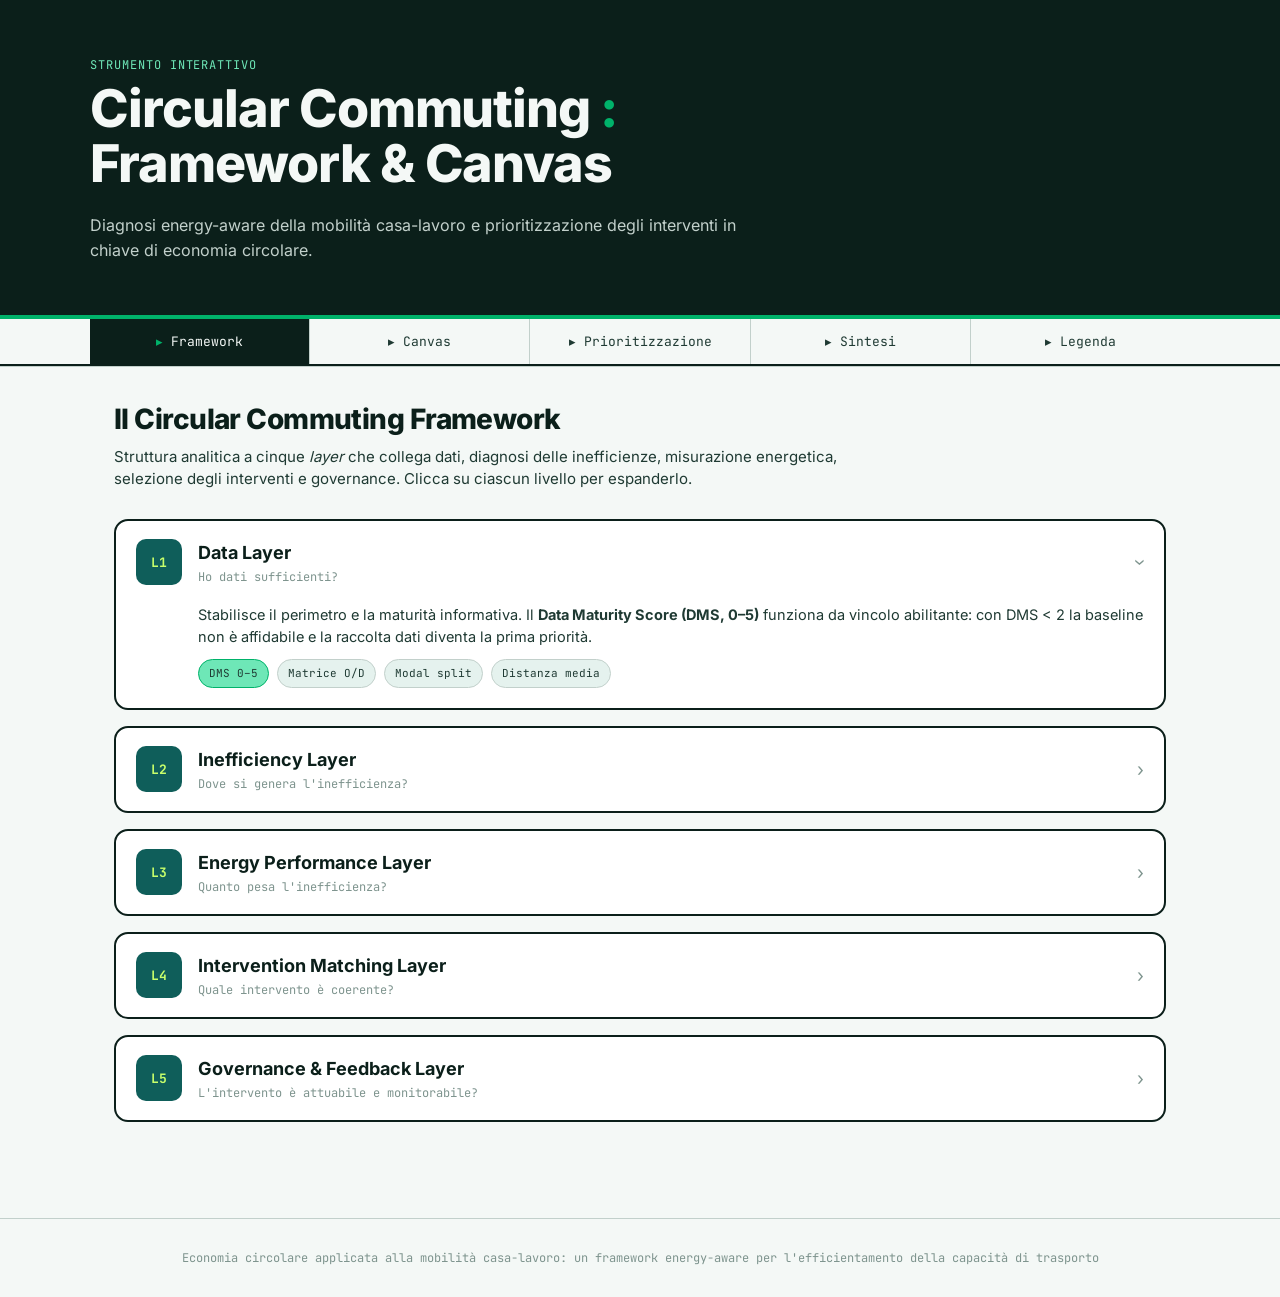
==== index.html @ 521017f7 "Add files via upload" ====
<!DOCTYPE html>
<html lang="it">
<head>
<meta charset="UTF-8">
<meta name="viewport" content="width=device-width, initial-scale=1.0">
<title>Circular Commuting Framework & Canvas — Strumento interattivo</title>
<style>
@font-face{font-family:'Inter';font-style:normal;font-weight:400;font-display:swap;src:url([data-uri]) format('woff2')}
@font-face{font-family:'Inter';font-style:normal;font-weight:500;font-display:swap;src:url([data-uri]) format('woff2')}
@font-face{font-family:'Inter';font-style:normal;font-weight:700;font-display:swap;src:url([data-uri]) format('woff2')}
@font-face{font-family:'Inter';font-style:normal;font-weight:800;font-display:swap;src:url([data-uri]) format('woff2')}
@font-face{font-family:'JetBrains Mono';font-style:normal;font-weight:400;font-display:swap;src:url([data-uri]) format('woff2')}
@font-face{font-family:'JetBrains Mono';font-style:normal;font-weight:700;font-display:swap;src:url([data-uri]) format('woff2')}
:root{
  --paper:#F4F8F6;--paper-deep:#E6EDEA;--ink:#0B1F1A;--ink-soft:#1F3A33;
  --stone:#7E948E;--stone-light:#C2D0CB;--signal:#00B26A;--signal-deep:#0E8C57;
  --mint:#6EE7B7;--forest:#0F5E5A;--forest-deep:#073B38;--forest-soft:#1A7B76;
  --lime:#C8FF6B;--sky:#2E8BFF;--sky-deep:#1A5FCF;--sky-soft:#BBE0FF;--ice:#E5F2EE;--coral:#FF7A59;
  --font:'Inter','Helvetica Neue',Arial,sans-serif;
  --mono:'JetBrains Mono',ui-monospace,'SF Mono',Menlo,monospace;
}
*{box-sizing:border-box;margin:0;padding:0}
body{font-family:var(--font);background:var(--paper);color:var(--ink);line-height:1.5;-webkit-font-smoothing:antialiased}
.mono{font-family:var(--mono)}
.eyebrow{font-family:var(--mono);font-size:12px;letter-spacing:.08em;text-transform:uppercase;color:var(--stone)}

header{background:var(--ink);color:var(--paper);padding:56px 24px 52px;border-bottom:4px solid var(--signal)}
.wrap{max-width:1100px;margin:0 auto}
header h1{font-size:clamp(30px,5vw,52px);font-weight:800;letter-spacing:-.02em;line-height:1.05;margin-top:8px}
header h1 .c{color:var(--signal)}
header .sub{color:var(--stone-light);margin-top:22px;font-size:16px;max-width:680px;line-height:1.55}
header .author{margin-top:26px;font-family:var(--mono);font-size:12px;color:var(--mint)}

nav{position:sticky;top:0;z-index:50;background:var(--paper);border-bottom:2px solid var(--ink);box-shadow:0 1px 0 var(--stone-light)}
.tabs{max-width:1100px;margin:0 auto;display:flex;gap:0;flex-wrap:wrap}
.tab{flex:1;min-width:110px;padding:14px 10px;background:none;border:none;border-right:1px solid var(--stone-light);
  font-family:var(--mono);font-size:13px;cursor:pointer;color:var(--ink-soft);font-weight:500;transition:.15s;text-align:center}
.tab:last-child{border-right:none}
.tab:hover{background:var(--ice)}
.tab.active{background:var(--ink);color:var(--paper)}
.tab.active .dot{color:var(--signal)}

main{max-width:1100px;margin:0 auto;padding:32px 24px 80px}
.view{display:none}.view.active{display:block}
h2.sec{font-size:28px;font-weight:800;letter-spacing:-.02em;margin-bottom:6px}
.lead{color:var(--ink-soft);max-width:760px;margin-bottom:28px;font-size:15px}

.layer{border:2px solid var(--ink);border-radius:14px;margin-bottom:16px;overflow:hidden;background:#fff}
.layer-head{padding:18px 20px;cursor:pointer;display:flex;align-items:center;gap:16px;transition:.15s}
.layer-head:hover{background:var(--ice)}
.layer-num{font-family:var(--mono);font-size:13px;font-weight:700;background:var(--forest);color:var(--lime);
  width:46px;height:46px;border-radius:10px;display:flex;align-items:center;justify-content:center;flex-shrink:0}
.layer-titles{flex:1}.layer-titles .t{font-size:18px;font-weight:700}
.layer-titles .q{font-family:var(--mono);font-size:12px;color:var(--stone);margin-top:2px}
.chev{font-size:18px;color:var(--stone);transition:.2s}
.layer.open .chev{transform:rotate(90deg)}
.layer-body{display:none;padding:0 20px 20px 82px;font-size:14.5px;color:var(--ink-soft)}
.layer.open .layer-body{display:block}.layer-body p{margin-bottom:10px}
.layer-body .meta{display:flex;gap:8px;flex-wrap:wrap;margin-top:12px}
.pill{font-family:var(--mono);font-size:11px;padding:5px 10px;border-radius:999px;background:var(--ice);
  border:1px solid var(--stone-light);color:var(--ink-soft)}
.pill.sky{background:var(--sky-soft);border-color:var(--sky)}
.pill.sig{background:var(--mint);border-color:var(--signal)}

.block{border:2px solid var(--ink);border-radius:14px;margin-bottom:20px;background:#fff;overflow:hidden}
.block-head{background:var(--forest-deep);color:var(--paper);padding:14px 20px;display:flex;align-items:center;gap:14px}
.block-head .bn{font-family:var(--mono);font-weight:700;background:var(--signal);color:var(--ink);
  width:34px;height:34px;border-radius:8px;display:flex;align-items:center;justify-content:center;font-size:15px;flex-shrink:0}
.block-head .bt{font-weight:700;font-size:16px;flex:1}
.block-head .bcode{font-family:var(--mono);font-size:12px;color:var(--lime)}
.block-body{padding:20px}
.field{margin-bottom:14px}
.field label{display:block;font-size:13.5px;font-weight:500;margin-bottom:5px;color:var(--ink-soft)}
.field .hint{font-family:var(--mono);font-size:11px;color:var(--stone);font-weight:400}
.field input[type=text],.field input[type=number],.field select,.field textarea{
  width:100%;padding:9px 11px;border:1.5px solid var(--stone-light);border-radius:8px;font-family:var(--font);
  font-size:14px;background:var(--paper);color:var(--ink);transition:.15s}
.field input:focus,.field select:focus,.field textarea:focus{outline:none;border-color:var(--signal);background:#fff}
.grid2{display:grid;grid-template-columns:1fr 1fr;gap:14px}
.grid3{display:grid;grid-template-columns:1fr 1fr 1fr;gap:14px}
@media(max-width:640px){.grid2,.grid3{grid-template-columns:1fr}}

.scorerow{display:grid;grid-template-columns:1fr;gap:6px;padding:11px 0;border-bottom:1px solid var(--ice)}
.scorerow:last-child{border-bottom:none}
.scorerow .lbl{font-size:13.5px;font-weight:500}
.scorerow select{padding:8px 10px;border:1.5px solid var(--stone-light);border-radius:7px;font-family:var(--font);font-size:13.5px;background:var(--paper);width:100%}

.scoreout{margin-top:16px;padding:16px 18px;border-radius:12px;background:var(--ink);color:var(--paper);
  display:flex;align-items:center;gap:18px;flex-wrap:wrap}
.scoreout .val{font-family:var(--mono);font-size:34px;font-weight:800;line-height:1}
.scoreout .val .u{font-size:15px;color:var(--stone-light)}
.scoreout .band{flex:1;min-width:180px}
.scoreout .band .name{font-weight:700;font-size:15px}
.scoreout .band .name.crit{color:var(--coral)}
.scoreout .band .name.good{color:var(--mint)}
.scoreout .band .name.mid{color:var(--lime)}
.scoreout .band .reco{font-size:12.5px;color:var(--stone-light);margin-top:3px;font-family:var(--mono)}
.scoreout .bar{flex-basis:100%;height:8px;border-radius:4px;background:rgba(255,255,255,.15);overflow:hidden;margin-top:4px}
.scoreout .bar i{display:block;height:100%;background:var(--signal);transition:width .3s}
.note{font-size:12.5px;color:var(--stone);font-style:italic;margin-top:12px;line-height:1.45}
.warn{background:#FFF3EE;border:1.5px solid var(--coral);color:#8A3318;padding:10px 13px;border-radius:9px;
  font-size:13px;margin-top:12px;display:none}
.warn.show{display:block}
.formula{font-family:var(--mono);font-size:12.5px;background:var(--ice);border-left:3px solid var(--signal);
  padding:9px 13px;border-radius:0 8px 8px 0;margin:10px 0;color:var(--ink-soft)}

/* CALCOLATORE BASELINE */
.modalrow{display:grid;grid-template-columns:1.4fr 90px 110px;gap:10px;align-items:center;padding:8px 0;border-bottom:1px solid var(--ice)}
.modalrow .mname{font-size:13px}
.modalrow .mfact{font-family:var(--mono);font-size:11px;color:var(--stone);text-align:right}
.modalrow input{padding:7px;border:1.5px solid var(--stone-light);border-radius:7px;font-family:var(--mono);text-align:center;width:100%}
@media(max-width:640px){.modalrow{grid-template-columns:1fr 70px 80px}}
.kpibox{display:grid;grid-template-columns:repeat(auto-fit,minmax(130px,1fr));gap:12px;margin-top:16px}
.kpitile{border-radius:10px;padding:14px;text-align:center;background:var(--forest-deep);color:var(--paper)}
.kpitile .k{font-family:var(--mono);font-size:11px;color:var(--mint);text-transform:uppercase}
.kpitile .v{font-family:var(--mono);font-size:24px;font-weight:800;margin-top:4px}
.kpitile .u{font-size:11px;color:var(--stone-light)}

.diag-row{border:1.5px solid var(--stone-light);border-radius:11px;padding:13px 15px;margin-bottom:11px;background:#fff}
.diag-head{display:flex;align-items:center;gap:10px;margin-bottom:6px}
.diag-code{font-family:var(--mono);font-weight:700;font-size:13px;color:var(--forest);flex-shrink:0}
.diag-name{font-weight:600;font-size:14px;flex:1}
.diag-badge{font-family:var(--mono);font-size:12px;font-weight:700;padding:3px 10px;border-radius:999px}
.diag-badge.b1{background:#EAF7F0;color:var(--signal-deep)}
.diag-badge.b2{background:#D8F0E4;color:var(--signal-deep)}
.diag-badge.b3{background:#FFF3CC;color:#8a6d00}
.diag-badge.b4{background:#FFE0D5;color:#8A3318}
.diag-badge.b5{background:#FFCFC2;color:#8A3318}
.diag-badge.na{background:var(--paper-deep);color:var(--stone)}
.diag-why{font-size:12.5px;color:var(--ink-soft);line-height:1.45}
.diag-why .src{font-family:var(--mono);font-size:11px;color:var(--stone)}
.diag-override{margin-top:9px;display:flex;align-items:center;gap:8px;flex-wrap:wrap;font-size:12px;color:var(--stone)}
.diag-override select{padding:5px 8px;border:1.5px solid var(--stone-light);border-radius:6px;font-family:var(--font);font-size:12px;background:var(--paper)}
.diag-override input{flex:1;min-width:140px;padding:5px 8px;border:1.5px solid var(--stone-light);border-radius:6px;font-family:var(--font);font-size:12px}
.diag-row.edited{border-color:var(--sky)}
.diag-row.edited .diag-code::after{content:" ✎ corretto";font-size:10px;color:var(--sky-deep)}
.diag-recall{border:2px solid var(--forest);border-radius:14px;background:var(--ice);padding:18px 20px;margin-bottom:24px}
.diag-recall h3{font-size:15px;font-weight:700;color:var(--forest-deep);margin-bottom:4px}
.diag-recall .sub{font-size:12.5px;color:var(--ink-soft);margin-bottom:14px}
.dr-list{display:flex;flex-direction:column;gap:9px}
.dr-item{display:flex;align-items:flex-start;gap:11px;background:#fff;border:1.5px solid var(--stone-light);border-radius:10px;padding:11px 13px}
.dr-badge{font-family:var(--mono);font-size:11px;font-weight:700;padding:3px 9px;border-radius:999px;white-space:nowrap;flex-shrink:0;margin-top:1px}
.dr-badge.b4{background:#FFE0D5;color:#8A3318}.dr-badge.b5{background:#FFCFC2;color:#8A3318}
.dr-badge.b3{background:#FFF3CC;color:#8a6d00}
.dr-body{flex:1;min-width:0}
.dr-body .dn{font-weight:600;font-size:13.5px}
.dr-body .di{font-size:12.5px;color:var(--ink-soft);margin-top:2px}
.dr-add{background:var(--forest);color:var(--lime);border:none;padding:7px 13px;border-radius:8px;font-family:var(--mono);font-size:11.5px;font-weight:600;cursor:pointer;white-space:nowrap;flex-shrink:0;align-self:center;transition:.15s}
.dr-add:hover{background:var(--forest-deep)}
.dr-add.done{background:var(--signal);color:var(--ink);pointer-events:none}
.dr-empty{font-size:13px;color:var(--ink-soft);font-style:italic}
.dr-allbtn{margin-top:14px;background:var(--signal);color:var(--ink);border:none;padding:10px 16px;border-radius:9px;font-family:var(--mono);font-size:12.5px;font-weight:700;cursor:pointer}
.dr-allbtn:hover{background:var(--signal-deep);color:#fff}
.ipi-explain{display:grid;grid-template-columns:1fr 1fr;gap:12px;margin-bottom:24px}
@media(max-width:640px){.ipi-explain{grid-template-columns:1fr}}
.ie-item{display:flex;gap:12px;align-items:flex-start;border:1.5px solid var(--stone-light);border-radius:12px;padding:14px;background:#fff;font-size:13px;color:var(--ink-soft);line-height:1.45}
.ie-ico{flex-shrink:0;width:28px;height:28px;border-radius:8px;color:#fff;font-family:var(--mono);font-weight:800;font-size:18px;display:flex;align-items:center;justify-content:center}

.intv{border:2px solid var(--ink);border-radius:14px;padding:0;margin-bottom:20px;background:#fff;overflow:hidden}
.intv .ihead{display:flex;gap:10px;align-items:center;padding:14px 16px;background:var(--ice)}
.intv .ihead select{flex:1;padding:10px 12px;border:1.5px solid var(--ink);border-radius:8px;font-family:var(--font);font-size:14px;font-weight:600;background:#fff}
.intv .ihead .rm{background:none;border:none;color:var(--coral);cursor:pointer;font-size:24px;font-weight:700;padding:0 6px;line-height:1}
.intv .imeta{font-family:var(--mono);font-size:11px;color:var(--stone);padding:8px 16px 0}
.intv .qbody{padding:8px 16px 16px}
.qcard{padding:14px 0;border-bottom:1px solid var(--ice)}
.qcard:last-child{border-bottom:none}
.qcard .q-num{font-family:var(--mono);font-size:11px;color:var(--signal-deep);font-weight:700}
.qcard .q-txt{font-size:14.5px;font-weight:600;margin:2px 0 4px}
.qcard .q-sub{font-size:12px;color:var(--stone);margin-bottom:9px}
.qcard select{width:100%;padding:10px 12px;border:1.5px solid var(--stone-light);border-radius:8px;font-family:var(--font);font-size:13.5px;background:var(--paper)}
.qcard select:focus{outline:none;border-color:var(--signal);background:#fff}
.qcard.denom .q-num{color:var(--coral)}
.tagdir{font-family:var(--mono);font-size:10px;padding:2px 7px;border-radius:999px;margin-left:6px;vertical-align:middle}
.tagdir.up{background:var(--mint);color:var(--ink)}
.tagdir.down{background:#FFE0D5;color:#8A3318}
.ipiout{display:flex;align-items:center;gap:14px;margin:14px 16px 16px;padding:14px 16px;border-radius:10px;background:var(--ink);color:var(--paper);flex-wrap:wrap}
.ipiout .num{font-family:var(--mono);font-size:28px;font-weight:800}
.ipiout .verdict{flex:1;min-width:160px;font-size:13px;color:var(--stone-light)}
.ipiout .verdict b{color:var(--paper)}
.prio{font-family:var(--mono);font-weight:700;font-size:13px;padding:6px 13px;border-radius:999px}
.prio.A{background:var(--signal);color:var(--ink)}
.prio.B{background:var(--lime);color:var(--ink)}
.prio.C{background:var(--stone-light);color:var(--ink-soft)}
.addbtn{background:var(--sky);color:#fff;border:none;padding:11px 18px;border-radius:9px;font-family:var(--mono);
  font-size:13px;font-weight:600;cursor:pointer;transition:.15s}
.addbtn:hover{background:var(--sky-deep)}

.sumcard{border:2px solid var(--ink);border-radius:14px;padding:22px;background:#fff;margin-bottom:18px}
.sumgrid{display:grid;grid-template-columns:repeat(auto-fit,minmax(140px,1fr));gap:12px;margin-top:14px}
.sumtile{border:1.5px solid var(--stone-light);border-radius:10px;padding:13px;text-align:center;background:var(--paper)}
.sumtile .lab{font-family:var(--mono);font-size:11px;color:var(--stone);text-transform:uppercase;letter-spacing:.05em}
.sumtile .v{font-family:var(--mono);font-size:26px;font-weight:800;margin-top:4px}
.sumtile .b{font-size:11.5px;margin-top:2px;font-weight:600}
.actions{display:flex;gap:12px;flex-wrap:wrap;margin-top:8px}
.btn{padding:11px 20px;border-radius:9px;font-family:var(--mono);font-size:13px;font-weight:600;cursor:pointer;border:2px solid var(--ink);transition:.15s}
.btn.primary{background:var(--ink);color:var(--paper)}.btn.primary:hover{background:var(--forest)}
.btn.ghost{background:none;color:var(--ink)}.btn.ghost:hover{background:var(--ice)}
.empty{color:var(--stone);font-size:14px;font-style:italic}

/* LEGENDA */
.legtable{width:100%;border-collapse:collapse;margin-bottom:24px;font-size:13.5px}
.legtable th{text-align:left;padding:10px 12px;background:var(--forest-deep);color:var(--paper);font-family:var(--mono);font-size:12px;font-weight:600}
.legtable th:first-child{border-radius:8px 0 0 0}.legtable th:last-child{border-radius:0 8px 0 0}
.legtable td{padding:10px 12px;border-bottom:1px solid var(--ice);vertical-align:top}
.legtable tr:last-child td{border-bottom:none}
.legtable .code{font-family:var(--mono);font-weight:700;color:var(--forest);white-space:nowrap}
.legtable .scale{font-family:var(--mono);font-size:12px;color:var(--stone);white-space:nowrap}
.legcard{border:2px solid var(--ink);border-radius:14px;overflow:hidden;margin-bottom:24px;background:#fff}
.legcard h3{background:var(--ink);color:var(--paper);padding:13px 18px;font-size:15px;font-weight:700}
.legcard .lc-body{padding:4px 18px 8px}
.bandlegend{display:flex;flex-wrap:wrap;gap:8px;margin:14px 0}
.bandchip{font-family:var(--mono);font-size:12px;padding:6px 12px;border-radius:8px;border:1.5px solid var(--stone-light)}
.bandchip.b1{background:#EAF7F0}.bandchip.b2{background:#D8F0E4}.bandchip.b3{background:#FFF3CC}
.bandchip.b4{background:#FFE0D5}.bandchip.b5{background:#FFCFC2}

footer{text-align:center;padding:30px;color:var(--stone);font-family:var(--mono);font-size:12px;border-top:1px solid var(--stone-light)}
@media print{nav{position:static}.tab{display:none}.view{display:block!important}.layer-body{display:block!important}}
</style>
</head>
<body>

<header>
  <div class="wrap">
    <div class="eyebrow" style="color:var(--mint)">strumento interattivo</div>
    <h1>Circular Commuting <span class="c">:</span><br>Framework &amp; Canvas</h1>
    <p class="sub">Diagnosi energy-aware della mobilità casa-lavoro e prioritizzazione degli interventi in chiave di economia circolare.</p>
  </div>
</header>

<nav>
  <div class="tabs">
    <button class="tab active" data-view="ccf"><span class="dot">▸</span> Framework</button>
    <button class="tab" data-view="canvas"><span class="dot">▸</span> Canvas</button>
    <button class="tab" data-view="ipi"><span class="dot">▸</span> Prioritizzazione</button>
    <button class="tab" data-view="sum"><span class="dot">▸</span> Sintesi</button>
    <button class="tab" data-view="leg"><span class="dot">▸</span> Legenda</button>
  </div>
</nav>

<main>

<!-- VIEW 1: FRAMEWORK -->
<section class="view active" id="view-ccf">
  <h2 class="sec">Il Circular Commuting Framework</h2>
  <p class="lead">Struttura analitica a cinque <em>layer</em> che collega dati, diagnosi delle inefficienze, misurazione energetica, selezione degli interventi e governance. Clicca su ciascun livello per espanderlo.</p>
  <div class="layer" id="L1"><div class="layer-head"><div class="layer-num">L1</div><div class="layer-titles"><div class="t">Data Layer</div><div class="q">Ho dati sufficienti?</div></div><div class="chev">›</div></div>
    <div class="layer-body"><p>Stabilisce il perimetro e la maturità informativa. Il <strong>Data Maturity Score (DMS, 0–5)</strong> funziona da vincolo abilitante: con DMS &lt; 2 la baseline non è affidabile e la raccolta dati diventa la prima priorità.</p>
    <div class="meta"><span class="pill sig">DMS 0–5</span><span class="pill">Matrice O/D</span><span class="pill">Modal split</span><span class="pill">Distanza media</span></div></div></div>
  <div class="layer" id="L2"><div class="layer-head"><div class="layer-num">L2</div><div class="layer-titles"><div class="t">Inefficiency Layer</div><div class="q">Dove si genera l'inefficienza?</div></div><div class="chev">›</div></div>
    <div class="layer-body"><p>Applica la tassonomia delle cinque inefficienze circolari: <strong>I1</strong> capacità sottoutilizzata, <strong>I2</strong> duplicazione modale, <strong>I3</strong> mismatch temporale, <strong>I4</strong> frizione di ultimo miglio, <strong>I5</strong> domanda evitabile. Gli score MNS, ACC e CDR qualificano le condizioni che le generano.</p>
    <div class="meta"><span class="pill">I1–I5</span><span class="pill sky">MNS</span><span class="pill sky">ACC</span><span class="pill sky">CDR</span></div></div></div>
  <div class="layer" id="L3"><div class="layer-head"><div class="layer-num">L3</div><div class="layer-titles"><div class="t">Energy Performance Layer</div><div class="q">Quanto pesa l'inefficienza?</div></div><div class="chev">›</div></div>
    <div class="layer-body"><p>Quantifica le performance energetico-emissive <em>well-to-wheel</em>. KPI centrale: <strong>intensità energetica (kWh/pax-km)</strong>, affiancata da <strong>intensità emissiva (gCO₂e/pax-km)</strong> — aggancio allo Scope 3 cat. 7 — e dal <strong>load factor</strong>. I valori sono stimati dal Canvas a partire dai fattori per modalità (Tab. 2.1).</p>
    <div class="meta"><span class="pill sig">kWh/pax-km</span><span class="pill">gCO₂e/pax-km</span><span class="pill">tCO₂e annue</span><span class="pill">Load factor</span></div></div></div>
  <div class="layer" id="L4"><div class="layer-head"><div class="layer-num">L4</div><div class="layer-titles"><div class="t">Intervention Matching Layer</div><div class="q">Quale intervento è coerente?</div></div><div class="chev">›</div></div>
    <div class="layer-body"><p>Collega ogni inefficienza prevalente agli interventi coerenti tramite la matrice inefficienza/intervento (Tab. 5.5). Vincolo centrale: nessun intervento è proposto se non è collegato a un'inefficienza diagnosticata.</p>
    <div class="meta"><span class="pill">I1 → load factor / carpooling</span><span class="pill">I2 → servizi condivisi / coalizione</span><span class="pill">I3 → microtransit / TPL</span><span class="pill">I4 → shuttle / e-bike</span><span class="pill">I5 → smart working / coworking</span></div></div></div>
  <div class="layer" id="L5"><div class="layer-head"><div class="layer-num">L5</div><div class="layer-titles"><div class="t">Governance &amp; Feedback Layer</div><div class="q">L'intervento è attuabile e monitorabile?</div></div><div class="chev">›</div></div>
    <div class="layer-body"><p>Valuta la complessità con il <strong>GCS (1–5)</strong> e ordina gli interventi con l'<strong>IPI</strong> in classi A/B/C. Con GCS ≥ 4 serve un piano di governance esplicito. Chiude col feedback loop, idealmente sulle scadenze del PSCL.</p>
    <div class="meta"><span class="pill sig">GCS 1–5</span><span class="pill sky">IPI</span><span class="pill">Priorità A/B/C</span><span class="pill">Feedback loop</span></div></div></div>
</section>

<!-- VIEW 2: CANVAS -->
<section class="view" id="view-canvas">
  <h2 class="sec">Il Circular Commuting Canvas</h2>
  <p class="lead">Otto blocchi sequenziali: ogni blocco produce uno score che alimenta il successivo. Gli score si calcolano automaticamente. La ponderazione delle voci è uniforme (scelta di prima applicazione).</p>

  <div class="block"><div class="block-head"><div class="bn">1</div><div class="bt">Profilo Organizzativo e Maturità del Dato</div><div class="bcode">DMS</div></div>
    <div class="block-body">
      <div class="grid2">
        <div class="field"><label>Organizzazione</label><input type="text" id="org"></div>
        <div class="field"><label>Sede analizzata</label><input type="text" id="sede"></div>
        <div class="field"><label>N. dipendenti sede</label><input type="number" id="ndip" min="0"></div>
        <div class="field"><label>% dipendenti su turni</label><input type="number" id="pturni" min="0" max="100"></div>
      </div>
      <div class="field"><label>Data Maturity Score</label>
        <select id="dms" onchange="calcDMS()">
          <option value="">— seleziona —</option>
          <option value="0">DMS 0 · nessun dato strutturato</option>
          <option value="1">DMS 1 · questionario base / dati generici</option>
          <option value="2">DMS 2 · dati O/D aggregati</option>
          <option value="3">DMS 3 · O/D + turni + modalità</option>
          <option value="4">DMS 4 · integrati con TPL, GIS, accessibilità</option>
          <option value="5">DMS 5 · monitoraggio periodico / dashboard</option>
        </select></div>
      <div class="scoreout" id="out-dms" style="display:none"><div class="val" id="dms-val">–<span class="u">/5</span></div><div class="band"><div class="name" id="dms-name">—</div><div class="reco" id="dms-reco"></div></div></div>
      <div class="warn" id="dms-warn">⚠ DMS &lt; 2 → la raccolta dati è la prima priorità. Gli interventi data-intensive non potranno avere Data Readiness &gt; 2 nel calcolo IPI.</div>
    </div></div>

  <div class="block"><div class="block-head"><div class="bn">2</div><div class="bt">Necessità Reale di Presenza</div><div class="bcode">MNS</div></div>
    <div class="block-body">
      <div class="formula">MNS = {[(Qe × 5) + (Qp × 3) + (Qr × 1)] − 100} / 4 · le tre quote % devono sommare 100</div>
      <div class="grid3">
        <div class="field"><label>% presenza fisica essenziale <span class="hint">(Qe, peso 5)</span></label><input type="number" id="qe" min="0" max="100" oninput="calcMNS()"></div>
        <div class="field"><label>% parzialmente remotizzabile <span class="hint">(Qp, peso 3)</span></label><input type="number" id="qp" min="0" max="100" oninput="calcMNS()"></div>
        <div class="field"><label>% completamente remotizzabile <span class="hint">(Qr, peso 1)</span></label><input type="number" id="qr" min="0" max="100" oninput="calcMNS()"></div>
      </div>
      <div class="warn" id="mns-warn">⚠ Le tre quote devono sommare esattamente 100%. Somma attuale: <b id="mns-sum">0</b>%.</div>
      <div class="scoreout" id="out-mns" style="display:none"><div class="val" id="mns-val">–<span class="u">/100</span></div><div class="band"><div class="name" id="mns-name">—</div><div class="reco" id="mns-reco"></div></div><div class="bar"><i id="mns-bar" style="width:0"></i></div></div>
      <p class="note">La classificazione delle mansioni va validata con HR, responsabili operativi e direzione.</p>
    </div></div>

  <div class="block"><div class="block-head"><div class="bn">3</div><div class="bt">Baseline Commuting — calcolatore energetico-emissivo</div><div class="bcode">kWh · gCO₂e · tCO₂e</div></div>
    <div class="block-body">
      <div class="grid3">
        <div class="field"><label>Distanza media casa-lavoro — sola andata (km)</label><input type="number" id="bl-dist" min="0" step="0.1" oninput="calcBaseline()"></div>
        <div class="field"><label>Giorni di presenza / anno</label><input type="number" id="bl-gg" min="0" max="365" value="220" oninput="calcBaseline()"></div>
        <div class="field"><label>N. dipendenti nel perimetro</label><input type="number" id="bl-n" min="0" oninput="calcBaseline()"></div>
      </div>
      <p class="note" style="margin-top:4px;margin-bottom:10px">Inserisci la <b>ripartizione modale</b> (n. dipendenti per modalità). I fattori energetici/emissivi WTW sono quelli della Tabella 2.1; CO₂ e KPI sono stimati automaticamente — non vanno compilati a mano.</p>
      <div style="display:grid;grid-template-columns:1.4fr 90px 110px;gap:10px;padding:0 0 4px;font-family:var(--mono);font-size:10.5px;color:var(--stone);text-transform:uppercase">
        <div>Modalità · fattore medio WTW</div><div style="text-align:center">n. dip.</div><div style="text-align:center">gCO₂e/pax-km</div>
      </div>
      <div id="modal-rows"></div>
      <div class="warn" id="bl-warn" style="display:block;background:var(--ice);border-color:var(--stone-light);color:var(--ink-soft)">Somma dipendenti per modalità: <b id="bl-sum">0</b> <span id="bl-check"></span></div>
      <div class="kpibox" id="bl-kpi" style="display:none">
        <div class="kpitile"><div class="k">Intensità energetica</div><div class="v" id="kpi-kwh">–</div><div class="u">kWh/pax-km (media)</div></div>
        <div class="kpitile"><div class="k">Intensità emissiva</div><div class="v" id="kpi-gco2">–</div><div class="u">gCO₂e/pax-km (media)</div></div>
        <div class="kpitile"><div class="k">Emissioni annue</div><div class="v" id="kpi-tco2">–</div><div class="u">tCO₂e / anno</div></div>
        <div class="kpitile"><div class="k">Pax-km annui</div><div class="v" id="kpi-paxkm">–</div><div class="u">milioni pax-km</div></div>
      </div>
      <p class="note">tCO₂e = Σ [(Nₘ × Dₘ×2 × Gₘ × EFₘ) / 1.000.000]. I fattori per modalità sono il punto medio degli intervalli WTW; calibrazione su flotta reale richiede i dati tecnici dell'operatore (App. A).</p>
    </div></div>

  <div class="block"><div class="block-head"><div class="bn">4</div><div class="bt">Accessibilità Alternativa</div><div class="bcode">ACC</div></div>
    <div class="block-body">
      <div class="formula">ACC = [(media dei 7 punteggi − 1) / 4] × 100 · più alto = migliore accessibilità</div>
      <div id="acc-rows"></div>
      <div class="scoreout" id="out-acc" style="display:none"><div class="val" id="acc-val">–<span class="u">/100</span></div><div class="band"><div class="name" id="acc-name">—</div><div class="reco" id="acc-reco"></div></div><div class="bar"><i id="acc-bar" style="width:0"></i></div></div>
    </div></div>

  <div class="block"><div class="block-head"><div class="bn">5</div><div class="bt">Dipendenza dall'Auto</div><div class="bcode">CDR</div></div>
    <div class="block-body">
      <div class="formula">CDR = [(media dei 5 punteggi − 1) / 4] × 100 · score negativo: più alto = maggiore dipendenza</div>
      <div id="cdr-rows"></div>
      <div class="scoreout" id="out-cdr" style="display:none"><div class="val" id="cdr-val">–<span class="u">/100</span></div><div class="band"><div class="name" id="cdr-name">—</div><div class="reco" id="cdr-reco"></div></div><div class="bar"><i id="cdr-bar" style="width:0"></i></div></div>
      <p class="note">Lettura congiunta: ACC alta + CDR bassa → leve immediate di shift modale; ACC bassa + CDR alta → prima interventi infrastrutturali o di governance territoriale.</p>
    </div></div>

  <div class="block"><div class="block-head"><div class="bn">6</div><div class="bt">Inefficienze Circolari I1–I5 — diagnosi</div><div class="bcode">derivate dagli indici</div></div>
    <div class="block-body">
      <p class="note" style="margin-top:0;margin-bottom:6px">Le inefficienze <b>non si compilano da zero</b>: sono la <b>diagnosi</b> che nasce dagli indici già inseriti sopra. Gli <i>indici</i> (ACC, CDR, MNS) descrivono <i>com'è</i> il contesto; le <i>inefficienze</i> dicono <i>dove si genera lo spreco</i>. Lo strumento le calcola dai tuoi dati e mostra il nesso. Se non sei d'accordo con un valore, puoi correggerlo a mano dichiarando il motivo.</p>
      <div class="warn" id="ineff-empty" style="display:block;background:var(--ice);border-color:var(--stone-light);color:var(--ink-soft)">Compila prima gli indici (blocchi 3, 4, 5 e MNS) per generare la diagnosi. I2 e gli aspetti non desumibili dagli indici restano da valutare a mano.</div>
      <div id="ineff-rows"></div>
      <div class="scoreout" id="out-ineff" style="display:none;background:var(--forest-deep)"><div class="band" style="flex-basis:100%"><div class="name">Inefficienza prevalente: <span id="ineff-top" style="color:var(--lime)">—</span></div><div class="reco" id="ineff-reco"></div></div></div>
    </div></div>

  <div class="block"><div class="block-head"><div class="bn">7</div><div class="bt">Governance &amp; Complessità Attuativa</div><div class="bcode">GCS</div></div>
    <div class="block-body">
      <div class="field"><label>Governance Complexity Score — complessità di contesto</label>
        <select id="gcs" onchange="calcGCS()">
          <option value="">— seleziona —</option>
          <option value="1">GCS 1 · interno semplice (comunicazione, incentivi)</option>
          <option value="2">GCS 2 · interno multi-funzione (smart working, policy parcheggi)</option>
          <option value="3">GCS 3 · con fornitori esterni (navetta, carpooling, bike service)</option>
          <option value="4">GCS 4 · con attori pubblici / TPL (fermate, orari, accordi Comune)</option>
          <option value="5">GCS 5 · coalizione multi-attore (più aziende, Comune, TPL, MM d'area)</option>
        </select></div>
      <div class="scoreout" id="out-gcs" style="display:none"><div class="val" id="gcs-val">–<span class="u">/5</span></div><div class="band"><div class="name" id="gcs-name">—</div><div class="reco" id="gcs-reco"></div></div></div>
      <div class="warn" id="gcs-warn">⚠ GCS ≥ 4 → serve un piano di governance esplicito. In assenza di un attore territoriale attivabile, l'intervento è strategico ma non immediatamente implementabile.</div>
    </div></div>

  <div class="block"><div class="block-head"><div class="bn">8</div><div class="bt">Priorità di Intervento</div><div class="bcode">IPI</div></div>
    <div class="block-body"><p style="font-size:14.5px;color:var(--ink-soft)">Il blocco 8 ordina gli interventi candidati tramite l'Intervention Priority Index, classificandoli in A / B / C.</p>
    <button class="btn primary" style="margin-top:14px" onclick="switchView('ipi')">Vai al calcolatore IPI →</button></div></div>
</section>

<!-- VIEW 3: IPI -->
<section class="view" id="view-ipi">
  <h2 class="sec">Prioritizzazione degli interventi</h2>
  <p class="lead">Quando hai più interventi possibili, quale fai per primo? Questo strumento li mette in ordine combinando <b>quanto rende</b> un intervento e <b>quanto è facile farlo</b>. Per ogni intervento rispondi a 5 domande scegliendo la frase che descrive meglio la tua situazione: il punteggio di priorità si calcola da solo.</p>

  <div class="ipi-explain">
    <div class="ie-item"><div class="ie-ico" style="background:var(--signal)">+</div><div><b>Tre cose che aumentano la priorità</b><br>più l'intervento riduce consumi/emissioni, più i dati sono solidi, più le persone lo accettano → priorità più alta.</div></div>
    <div class="ie-item"><div class="ie-ico" style="background:var(--coral)">−</div><div><b>Due cose che la abbassano</b><br>più costa e più è complesso da coordinare con attori esterni → priorità più bassa.</div></div>
  </div>

  <div id="diag-recall"></div>

  <div id="ipi-list"></div>
  <button class="addbtn" onclick="addIntervention()">+ Aggiungi un altro intervento</button>
</section>

<!-- VIEW 4: SUMMARY -->
<section class="view" id="view-sum">
  <h2 class="sec">Sintesi diagnostica</h2>
  <p class="lead">Quadro complessivo degli score del Canvas e ranking degli interventi prioritizzati.</p>
  <div class="sumcard"><div class="eyebrow">profilo</div><div id="sum-profile" style="font-size:16px;font-weight:600;margin-top:4px">—</div><div class="sumgrid" id="sum-scores"></div></div>
  <div class="sumcard"><div class="eyebrow">ranking interventi (IPI)</div><div id="sum-ipi" style="margin-top:12px"><p class="empty">Nessun intervento valutato.</p></div></div>
  <div class="actions"><button class="btn primary" onclick="window.print()">Stampa / Esporta PDF</button><button class="btn ghost" onclick="resetAll()">Azzera tutto</button></div>
</section>

<!-- VIEW 5: LEGENDA -->
<section class="view" id="view-leg">
  <h2 class="sec">Legenda</h2>
  <p class="lead">Indicatori, scale e direzione interpretativa di tutti gli score e KPI dello strumento.</p>

  <div class="legcard"><h3>Score e indici</h3><div class="lc-body">
  <table class="legtable">
    <tr><th>Sigla</th><th>Nome</th><th>Scala</th><th>Lettura</th></tr>
    <tr><td class="code">DMS</td><td>Data Maturity Score</td><td class="scale">0–5</td><td>più alto = maggiore maturità informativa. &lt;2 → baseline non affidabile</td></tr>
    <tr><td class="code">MNS</td><td>Mobility Necessity Score</td><td class="scale">0–100</td><td>più alto = maggiore necessità di presenza fisica</td></tr>
    <tr><td class="code">ACC</td><td>Accessibility Score</td><td class="scale">0–100</td><td>più alto = migliore accessibilità alternativa all'auto</td></tr>
    <tr><td class="code">CDR</td><td>Car Dependency Ratio</td><td class="scale">0–100</td><td>negativo: più alto = maggiore dipendenza dall'auto</td></tr>
    <tr><td class="code">I1–I5</td><td>Inefficienze circolari</td><td class="scale">0–100</td><td>più alto = inefficienza più grave</td></tr>
    <tr><td class="code">GCS</td><td>Governance Complexity Score</td><td class="scale">1–5</td><td>più alto = maggiore complessità di governance</td></tr>
    <tr><td class="code">IPI</td><td>Intervention Priority Index</td><td class="scale">calcolato</td><td>più alto = maggiore priorità operativa</td></tr>
  </table></div></div>

  <div class="legcard"><h3>Fasce score 0–100</h3><div class="lc-body">
  <div class="bandlegend">
    <span class="bandchip b1">0–20 · assente/marginale</span>
    <span class="bandchip b2">21–40 · bassa</span>
    <span class="bandchip b3">41–60 · media</span>
    <span class="bandchip b4">61–80 · alta</span>
    <span class="bandchip b5">81–100 · critica</span>
  </div>
  <p style="font-size:13px;color:var(--ink-soft);margin-bottom:8px"><b>ACC / CDR</b> usano quattro fasce: &lt;40 · 40–59 · 60–79 · ≥80. <b>MNS</b>: &lt;50 · 50–79 · ≥80.</p>
  </div></div>

  <div class="legcard"><h3>Le cinque inefficienze (I1–I5) e gli interventi coerenti</h3><div class="lc-body">
  <table class="legtable">
    <tr><th>Cod.</th><th>Inefficienza</th><th>Intervento prioritario · complementare</th></tr>
    <tr><td class="code">I1</td><td>Capacità sottoutilizzata</td><td>Aumento load factor / carpooling organizzato · right-sizing veicoli, accordi di saturazione TPL</td></tr>
    <tr><td class="code">I2</td><td>Duplicazione modale</td><td>Servizi condivisi tra aziende · coalizione territoriale e MM d'area</td></tr>
    <tr><td class="code">I3</td><td>Mismatch temporale</td><td>Microtransit per turnisti · accordi con TPL su fasce critiche</td></tr>
    <tr><td class="code">I4</td><td>Frizione ultimo miglio</td><td>Shuttle breve, e-bike, percorsi sicuri · integrazione fermate TPL/ferro</td></tr>
    <tr><td class="code">I5</td><td>Domanda evitabile</td><td>Smart working strutturato · coworking di prossimità</td></tr>
  </table></div></div>

  <div class="legcard"><h3>Fattori energetico-emissivi WTW per modalità (Tab. 2.1)</h3><div class="lc-body">
  <table class="legtable">
    <tr><th>Modalità</th><th>kWh/pax-km</th><th>gCO₂e/pax-km</th></tr>
    <tr><td>Auto termica (1 occ.)</td><td class="scale">0,65–0,90</td><td class="scale">175–230</td></tr>
    <tr><td>Auto termica (2 occ. / carpool)</td><td class="scale">0,33–0,45</td><td class="scale">90–115</td></tr>
    <tr><td>Auto elettrica (mix IT)</td><td class="scale">0,15–0,18</td><td class="scale">35–45</td></tr>
    <tr><td>Autobus diesel (occ. 30%)</td><td class="scale">0,17–0,22</td><td class="scale">45–60</td></tr>
    <tr><td>Autobus diesel (occ. 70%)</td><td class="scale">0,07–0,09</td><td class="scale">19–25</td></tr>
    <tr><td>Autobus elettrico (occ. 70%)</td><td class="scale">0,02–0,03</td><td class="scale">5–7</td></tr>
    <tr><td>Treno regionale elettrico</td><td class="scale">0,07–0,12</td><td class="scale">17–29</td></tr>
    <tr><td>Bici / e-bike</td><td class="scale">0,01–0,04</td><td class="scale">0 dirette</td></tr>
    <tr><td>Smart working (commuting evitato)</td><td class="scale">0,00</td><td class="scale">0</td></tr>
  </table>
  <p style="font-size:12px;color:var(--stone);font-style:italic">Il calcolatore usa il punto medio di ciascun intervallo. Valori WTW su parco italiano 2023–2024 (ISPRA, EEA, UNRAE, ISFORT). Calibrazione su flotta reale: dati tecnici operatore.</p>
  </div></div>

  <div class="legcard"><h3>Classi IPI</h3><div class="lc-body">
  <table class="legtable">
    <tr><th>IPI</th><th>Classe</th><th>Significato</th></tr>
    <tr><td class="scale">&gt; 12</td><td><span class="prio A">A</span></td><td>immediatamente candidabile all'attuazione</td></tr>
    <tr><td class="scale">6–12</td><td><span class="prio B">B</span></td><td>da programmare, approfondire o testare</td></tr>
    <tr><td class="scale">&lt; 6</td><td><span class="prio C">C</span></td><td>da rimandare, riformulare o subordinare a precondizioni</td></tr>
  </table>
  <p style="font-size:12px;color:var(--stone);font-style:italic">Costo e complessità di governance sono al denominatore: valori alti riducono l'IPI.</p>
  </div></div>
</section>

</main>

<footer>Economia circolare applicata alla mobilità casa-lavoro: un framework energy-aware per l'efficientamento della capacità di trasporto</footer>

<script>
function switchView(v){
  document.querySelectorAll('.view').forEach(x=>x.classList.remove('active'));
  document.querySelectorAll('.tab').forEach(x=>x.classList.remove('active'));
  document.getElementById('view-'+v).classList.add('active');
  document.querySelector('.tab[data-view="'+v+'"]').classList.add('active');
  if(v==='sum')buildSummary();
  if(v==='ipi')renderDiagRecall();
  window.scrollTo(0,0);
}
document.querySelectorAll('.tab').forEach(t=>t.onclick=()=>switchView(t.dataset.view));
document.querySelectorAll('.layer-head').forEach(h=>h.onclick=()=>h.parentElement.classList.toggle('open'));
document.getElementById('L1').classList.add('open');

const S={dms:null,mns:null,acc:null,cdr:null,gcs:null,ineff:{},kpi:null};

function calcDMS(){
  const v=document.getElementById('dms').value,out=document.getElementById('out-dms'),warn=document.getElementById('dms-warn');
  if(v===''){out.style.display='none';warn.classList.remove('show');S.dms=null;return;}
  const n=+v;S.dms=n;out.style.display='flex';
  document.getElementById('dms-val').innerHTML=n+'<span class="u">/5</span>';
  const names=['nessun dato','molto bassa','sufficiente per O/D','buona','avanzata','eccellente'];
  const el=document.getElementById('dms-name');el.textContent='Maturità: '+names[n];
  el.className='name '+(n<2?'crit':n>=4?'good':'mid');
  document.getElementById('dms-reco').textContent=n<2?'baseline non affidabile → raccolta dati prioritaria':(n>=4?'baseline robusta, interventi data-intensive possibili':'baseline costruibile con alcune assunzioni');
  warn.classList.toggle('show',n<2);
}
function calcMNS(){
  const qe=+document.getElementById('qe').value||0,qp=+document.getElementById('qp').value||0,qr=+document.getElementById('qr').value||0;
  const sum=qe+qp+qr,out=document.getElementById('out-mns'),warn=document.getElementById('mns-warn');
  document.getElementById('mns-sum').textContent=sum;
  if(sum!==100){warn.classList.add('show');out.style.display='none';S.mns=null;if(typeof renderIneff==='function')renderIneff();return;}
  warn.classList.remove('show');
  const mns=((qe*5+qp*3+qr*1)-100)/4;S.mns=mns;out.style.display='flex';
  document.getElementById('mns-val').innerHTML=Math.round(mns)+'<span class="u">/100</span>';
  document.getElementById('mns-bar').style.width=mns+'%';
  const el=document.getElementById('mns-name'),r=document.getElementById('mns-reco');
  if(mns<50){el.textContent='Presenza poco necessaria';el.className='name good';r.textContent='→ priorità smart working / coworking';}
  else if(mns<80){el.textContent='Presenza parzialmente necessaria';el.className='name mid';r.textContent='→ mix riduzione domanda + shift modale';}
  else{el.textContent='Presenza strutturalmente necessaria';el.className='name crit';r.textContent='→ ottimizzare le modalità di trasporto';}
  if(typeof renderIneff==='function')renderIneff();
}

/* BASELINE CALCULATOR — fattori = punto medio intervalli Tab 2.1 */
const modalities=[
  {id:'auto1',name:'Auto termica (1 occ.)',kwh:0.775,gco2:202.5},
  {id:'autocp',name:'Auto termica (2 occ. / carpool)',kwh:0.39,gco2:102.5},
  {id:'autoev',name:'Auto elettrica',kwh:0.165,gco2:40},
  {id:'busd',name:'Autobus diesel (occ. media)',kwh:0.145,gco2:42},
  {id:'buse',name:'Autobus elettrico',kwh:0.045,gco2:11},
  {id:'treno',name:'Treno regionale elettrico',kwh:0.095,gco2:23},
  {id:'bici',name:'Bici / e-bike',kwh:0.025,gco2:0},
  {id:'sw',name:'Smart working (evitato)',kwh:0,gco2:0}
];
function buildModalRows(){
  const c=document.getElementById('modal-rows');
  modalities.forEach(m=>{
    const row=document.createElement('div');row.className='modalrow';
    row.innerHTML=`<div><div class="mname">${m.name}</div><div class="mfact">${m.kwh} kWh/pax-km</div></div>
      <input type="number" min="0" data-id="${m.id}" placeholder="0">
      <div class="mfact" style="text-align:center;align-self:center">${m.gco2}</div>`;
    row.querySelector('input').oninput=calcBaseline;
    c.appendChild(row);
  });
}
function calcBaseline(){
  const dist=+document.getElementById('bl-dist').value||0;
  const gg=+document.getElementById('bl-gg').value||0;
  let sum=0,paxkm=0,totE=0,totCO2=0;
  modalities.forEach(m=>{
    const inp=document.querySelector('#modal-rows input[data-id="'+m.id+'"]');
    const n=+inp.value||0;sum+=n;
    const pk=n*(dist*2)*gg; // andata+ritorno
    paxkm+=pk;
    totE+=pk*m.kwh;
    totCO2+=pk*m.gco2/1000000; // tCO2e
  });
  document.getElementById('bl-sum').textContent=sum;
  const ndip=+document.getElementById('bl-n').value||0;
  const chk=document.getElementById('bl-check');
  if(ndip>0&&sum!==ndip){chk.innerHTML=' — <span style="color:var(--coral)">≠ '+ndip+' dichiarati</span>';}
  else if(sum>0){chk.innerHTML=' — <span style="color:var(--signal-deep)">ok</span>';}else{chk.innerHTML='';}
  const box=document.getElementById('bl-kpi');
  if(paxkm<=0||dist<=0){box.style.display='none';S.kpi=null;return;}
  box.style.display='grid';
  const kwhAvg=totE/paxkm, gco2Avg=totCO2*1000000/paxkm;
  document.getElementById('kpi-kwh').textContent=kwhAvg.toFixed(3);
  document.getElementById('kpi-gco2').textContent=Math.round(gco2Avg);
  document.getElementById('kpi-tco2').textContent=totCO2.toFixed(1);
  document.getElementById('kpi-paxkm').textContent=(paxkm/1000000).toFixed(2);
  S.kpi={kwh:kwhAvg,gco2:gco2Avg,tco2:totCO2,paxkm:paxkm};
}

const accVoci=[
 ["Distanza pedonale fermata TPL",["≤5 min","5–10 min","10–15 min","15–25 min",">25 min / assente"]],
 ["Distanza stazione ferroviaria",["≤10 min / diretta freq.","10–15 min","15–25 min / 1 cambio","25–40 min / poco affid.","non utilizzabile"]],
 ["Frequenza TPL fasce ingresso/uscita",["≤15 min","16–30 min","31–60 min",">60 min / discontinuo","assente"]],
 ["Compatibilità TPL con turni",["copertura completa","buona (<15 min attesa)","parziale (15–30 min)","solo alcune fasce","assente"]],
 ["Sicurezza ultimo miglio",["sicuro, illuminato, continuo","sicuro, criticità minori","usabile, criticità rilev.","poco sicuro/scomodo","non sicuro/non pedonale"]],
 ["Infrastruttura ciclabile/pedonale",["continua e protetta","quasi completa","parziale ma usabile","frammentata","assente"]],
 ["Dotazioni interne mobilità attiva",["rastrelliere+docce+spogl.+policy","rastrelliere+1 dotazione","rastrelliere, dotaz. limitate","minime/non sicure","assenti"]]
];
const cdrVoci=[
 ["Quota auto solo conducente",[">80%","61–80%","41–60%","21–40%","≤20%"]],
 ["Parcheggio gratuito aziendale",["garantito/abbondante","ampio non garantito","parziale/saturazione","limitato/tariffato","assente/tariffato"]],
 ["Facilità accesso in auto",["molto facile, competitivo","generalmente facile","congestione moderata","spesso congestionato","difficoltoso/disincentivato"]],
 ["Turni non coperti dal TPL",[">75% non coperti","51–75%","26–50%","1–25%","coperti/quasi"]],
 ["Assenza alternative ultimo miglio",["nessuna alternativa","molto scomoda/non sicura","parziale","presente ma migliorabile","ultimo miglio efficace"]]
];
function buildScoreRows(cid,voci,onchange){
  const c=document.getElementById(cid);
  voci.forEach((v,i)=>{
    const row=document.createElement('div');row.className='scorerow';
    let opts='<option value="">— seleziona —</option>';
    v[1].forEach((txt,j)=>{opts+=`<option value="${5-j}">${5-j} · ${txt}</option>`;});
    row.innerHTML=`<div class="lbl">${v[0]}</div><select data-i="${i}">${opts}</select>`;
    row.querySelector('select').onchange=onchange;c.appendChild(row);
  });
}
function avgSelects(cid){
  const sels=document.querySelectorAll('#'+cid+' select');let vals=[];
  sels.forEach(s=>{if(s.value!=='')vals.push(+s.value);});
  if(vals.length<sels.length)return null;
  return vals.reduce((a,b)=>a+b,0)/vals.length;
}
function calcACC(){
  const avg=avgSelects('acc-rows'),out=document.getElementById('out-acc');
  if(avg===null){out.style.display='none';S.acc=null;if(typeof renderIneff==='function')renderIneff();return;}
  const acc=((avg-1)/4)*100;S.acc=acc;out.style.display='flex';
  document.getElementById('acc-val').innerHTML=Math.round(acc)+'<span class="u">/100</span>';
  document.getElementById('acc-bar').style.width=acc+'%';
  const el=document.getElementById('acc-name'),r=document.getElementById('acc-reco');
  if(acc<40){el.textContent='Accessibilità critica';el.className='name crit';r.textContent='alternative all\'auto poco praticabili';}
  else if(acc<60){el.textContent='Accessibilità bassa';el.className='name mid';r.textContent='shift modale faticoso senza interventi';}
  else if(acc<80){el.textContent='Accessibilità buona';el.className='name good';r.textContent='margini di shift modale concreti';}
  else{el.textContent='Accessibilità ottima';el.className='name good';r.textContent='leve immediate di shift modale';}
  if(typeof renderIneff==='function')renderIneff();
}
function calcCDR(){
  const avg=avgSelects('cdr-rows'),out=document.getElementById('out-cdr');
  if(avg===null){out.style.display='none';S.cdr=null;if(typeof renderIneff==='function')renderIneff();return;}
  const cdr=((avg-1)/4)*100;S.cdr=cdr;out.style.display='flex';
  document.getElementById('cdr-val').innerHTML=Math.round(cdr)+'<span class="u">/100</span>';
  document.getElementById('cdr-bar').style.width=cdr+'%';
  document.getElementById('cdr-bar').style.background='var(--coral)';
  const el=document.getElementById('cdr-name'),r=document.getElementById('cdr-reco');
  if(cdr<40){el.textContent='Dipendenza bassa';el.className='name good';r.textContent='struttura non auto-centrica';}
  else if(cdr<60){el.textContent='Dipendenza media';el.className='name mid';r.textContent='spazio per ridurre il solo-conducente';}
  else if(cdr<80){el.textContent='Dipendenza alta';el.className='name crit';r.textContent='intervenire su struttura e incentivi';}
  else{el.textContent='Dipendenza critica';el.className='name crit';r.textContent='priorità infrastrutture/governance prima dei comportamenti';}
  if(typeof renderIneff==='function')renderIneff();
}

/* INEFFICIENZE — DERIVATE dagli indici (ACC, CDR, MNS, baseline) con override manuale */
const ineffData=[
 {code:"I1",name:"Capacità sottoutilizzata",intv:"aumento load factor / carpooling organizzato"},
 {code:"I2",name:"Duplicazione modale",intv:"servizi condivisi tra aziende / coalizione territoriale"},
 {code:"I3",name:"Mismatch temporale",intv:"microtransit per turnisti / accordi TPL su fasce"},
 {code:"I4",name:"Frizione ultimo miglio",intv:"shuttle breve, e-bike, percorsi sicuri"},
 {code:"I5",name:"Domanda evitabile",intv:"smart working strutturato / coworking di prossimità"}
];
const overrides={}; // code -> {val, note} se corretto a mano
function bandClass(v){return v<=20?1:v<=40?2:v<=60?3:v<=80?4:5;}
function bandName(v){return ['assente','bassa','media','alta','critica'][bandClass(v)-1];}
// helper: recupera punteggio grezzo (1-5) di una specifica voce ACC o CDR
function rawScore(cid,idx){const s=document.querySelectorAll('#'+cid+' select')[idx];return s&&s.value!==''?+s.value:null;}
// mappa media 1-5 -> 0-100 in scala "gravità" (1 ottimo->basso, 5 pessimo->alto a seconda del segno)
function lin(x){return Math.round(((x-1)/4)*100);} // 1->0 ... 5->100

/* Regole di derivazione (fedeli a Tab. 6.6 e §5.4 della tesi) */
function deriveIneff(){
  const out={}; // code -> {val, why, src, available}
  // ---- I1: capacità sottoutilizzata <- CDR (cap. privata latente) ----
  if(S.cdr!==null){
    const v=Math.round(S.cdr); // CDR già 0-100, dipendenza alta = capacità latente alta
    out.I1={val:v,available:true,src:'da CDR + quota solo-conducente',
      why:`CDR = ${Math.round(S.cdr)} (dipendenza ${S.cdr<40?'bassa':S.cdr<60?'media':S.cdr<80?'alta':'critica'}): più alta è la dipendenza dall'auto privata con solo conducente, maggiore è la capacità latente non sfruttata.`};
  } else out.I1={available:false};
  // ---- I2: duplicazione modale <- non desumibile dagli indici di sede singola ----
  out.I2={available:false,src:'non desumibile dagli indici',
    why:'Riguarda servizi paralleli tra più aziende/corridoi: non è ricavabile dai dati di una singola sede. Da valutare a mano se nel territorio esistono servizi sovrapposti.'};
  // ---- I3: mismatch temporale <- voci "compatibilità turni" (ACC#4) e "turni non coperti" (CDR#4) ----
  {
    const accTurni=rawScore('acc-rows',3); // compatibilità TPL con turni (1 buono..5 assente)
    const cdrTurni=rawScore('cdr-rows',3); // turni non coperti (1 coperti..5 non coperti)
    const parts=[];let vals=[];
    if(accTurni!==null){vals.push(lin(accTurni));parts.push('compatibilità TPL/turni');}
    if(cdrTurni!==null){vals.push(lin(cdrTurni));parts.push('turni non coperti dal TPL');}
    if(vals.length){const v=Math.round(vals.reduce((a,b)=>a+b)/vals.length);
      out.I3={val:v,available:true,src:'dalle voci sui turni di ACC e CDR',
        why:`Basata su ${parts.join(' e ')}: più gli orari aziendali non sono coperti dal TPL, più alto il mismatch.`};
    } else out.I3={available:false,src:'dalle voci sui turni',why:'Compila le voci "compatibilità TPL con turni" (blocco 4) e "turni non coperti" (blocco 5).'};
  }
  // ---- I4: frizione ultimo miglio <- ACC (basso ACC = alto I4) ----
  if(S.acc!==null){
    const v=Math.round(100-S.acc); // ACC alto = accessibilità buona = I4 basso
    out.I4={val:v,available:true,src:'da ACC (invertito)',
      why:`ACC = ${Math.round(S.acc)} (accessibilità ${S.acc<40?'critica':S.acc<60?'bassa':S.acc<80?'buona':'ottima'}): l'inefficienza di ultimo miglio è l'inverso dell'accessibilità — più la sede è raggiungibile senz'auto, minore la frizione.`};
  } else out.I4={available:false};
  // ---- I5: domanda evitabile <- MNS, con regola di coerenza MNS<50 => I5>=61 ----
  if(S.mns!==null){
    let v=Math.round(100-S.mns); // MNS alto = presenza necessaria = I5 basso
    let note='';
    if(S.mns<50&&v<61){v=61;note=' Regola di coerenza: con MNS < 50 l\'inefficienza I5 è forzata almeno ad "alta".';}
    out.I5={val:v,available:true,src:'da MNS (invertito)',
      why:`MNS = ${Math.round(S.mns)} (presenza ${S.mns<50?'poco necessaria':S.mns<80?'parzialmente necessaria':'strutturalmente necessaria'}): più mansioni potrebbero stare da remoto, più alta la domanda evitabile.${note}`};
  } else out.I5={available:false};
  return out;
}
function buildIneff(){renderIneff();}
function renderIneff(){
  const c=document.getElementById('ineff-rows');c.innerHTML='';
  const derived=deriveIneff();
  let anyAvail=false;S.ineff={};
  ineffData.forEach(x=>{
    const d=derived[x.code];
    const ov=overrides[x.code];
    let val,why,src,edited=false;
    if(ov&&ov.val!=null){val=ov.val;edited=true;why=ov.note?('Valore corretto a mano. Motivo: '+ov.note):'Valore corretto a mano.';src='override esperto';}
    else if(d.available){val=d.val;why=d.why;src=d.src;}
    else{val=null;why=d.why||'Non ancora derivabile: compila gli indici corrispondenti.';src=d.src||'';}
    S.ineff[x.code]=val;
    if(val!==null)anyAvail=true;
    const bc=val===null?'na':bandClass(val);
    const badge=val===null?'<span class="diag-badge na">n.d.</span>':`<span class="diag-badge b${bc}">${val}/100 · ${bandName(val)}</span>`;
    // opzioni override
    let ovOpts='<option value="">automatico</option>';
    [['10','0–20 assente'],['30','21–40 bassa'],['50','41–60 media'],['70','61–80 alta'],['90','81–100 critica']].forEach(o=>{
      ovOpts+=`<option value="${o[0]}" ${ov&&ov.val==o[0]?'selected':''}>${o[1]}</option>`;
    });
    const row=document.createElement('div');row.className='diag-row'+(edited?' edited':'');
    row.innerHTML=`<div class="diag-head"><span class="diag-code">${x.code}</span><span class="diag-name">${x.name}</span>${badge}</div>
      <div class="diag-why">${why} <span class="src">· fonte: ${src}</span></div>
      <div class="diag-why" style="margin-top:4px"><b>Intervento coerente:</b> ${x.intv}</div>
      <div class="diag-override"><span>correggi:</span>
        <select data-code="${x.code}" data-role="ovval">${ovOpts}</select>
        <input type="text" data-code="${x.code}" data-role="ovnote" placeholder="motivo della correzione (consigliato)" value="${ov&&ov.note?ov.note.replace(/"/g,'&quot;'):''}">
      </div>`;
    c.appendChild(row);
  });
  c.querySelectorAll('[data-role="ovval"]').forEach(s=>s.onchange=e=>{
    const code=e.target.dataset.code;
    if(e.target.value===''){delete overrides[code];}
    else{overrides[code]=overrides[code]||{};overrides[code].val=e.target.value;}
    renderIneff();
  });
  c.querySelectorAll('[data-role="ovnote"]').forEach(i=>i.oninput=e=>{
    const code=e.target.dataset.code;
    if(overrides[code])overrides[code].note=e.target.value;
  });
  document.getElementById('ineff-empty').style.display=anyAvail?'none':'block';
  // prevalente
  const out=document.getElementById('out-ineff');
  let top=null,topv=-1;
  for(const k in S.ineff){if(S.ineff[k]!==null&&S.ineff[k]>topv){topv=S.ineff[k];top=k;}}
  if(top===null){out.style.display='none';return;}
  out.style.display='flex';
  const info=ineffData.find(x=>x.code===top);
  document.getElementById('ineff-top').textContent=`${top} — ${info.name} (${topv}/100)`;
  document.getElementById('ineff-reco').textContent='Intervento coerente: '+info.intv;
}
function calcIneff(){renderIneff();}
function calcGCS(){
  const v=document.getElementById('gcs').value,out=document.getElementById('out-gcs'),warn=document.getElementById('gcs-warn');
  if(v===''){out.style.display='none';warn.classList.remove('show');S.gcs=null;return;}
  const n=+v;S.gcs=n;out.style.display='flex';
  document.getElementById('gcs-val').innerHTML=n+'<span class="u">/5</span>';
  const names=['','interno semplice','interno multi-funzione','con fornitori esterni','con attori pubblici/TPL','coalizione multi-attore'];
  const el=document.getElementById('gcs-name');el.textContent=names[n];
  el.className='name '+(n>=4?'crit':n>=3?'mid':'good');
  document.getElementById('gcs-reco').textContent=n>=4?'richiede piano di governance esplicito / tavolo territoriale':'attuabile con risorse prevalentemente interne';
  warn.classList.toggle('show',n>=4);
}

/* IPI — interventi dalla matrice 5.5, con GCS suggerito */
const interventionCatalog=[
 {label:"I1 · Aumento load factor servizi collettivi",ineff:"I1",gcs:3},
 {label:"I1 · Carpooling organizzato",ineff:"I1",gcs:3},
 {label:"I1 · Right-sizing veicoli / accorpamento corse",ineff:"I1",gcs:3},
 {label:"I1 · Accordi di saturazione con operatore TPL",ineff:"I1",gcs:4},
 {label:"I2 · Servizi condivisi tra aziende",ineff:"I2",gcs:4},
 {label:"I2 · Coalizione territoriale / MM d'area",ineff:"I2",gcs:5},
 {label:"I3 · Microtransit per turnisti",ineff:"I3",gcs:3},
 {label:"I3 · Accordi con TPL su fasce critiche",ineff:"I3",gcs:4},
 {label:"I4 · Shuttle breve di adduzione",ineff:"I4",gcs:3},
 {label:"I4 · E-bike / micromobilità aziendale",ineff:"I4",gcs:3},
 {label:"I4 · Percorsi sicuri ultimo miglio",ineff:"I4",gcs:4},
 {label:"I4 · Integrazione con fermate TPL/ferro",ineff:"I4",gcs:4},
 {label:"I5 · Smart working strutturato",ineff:"I5",gcs:2},
 {label:"I5 · Coworking di prossimità",ineff:"I5",gcs:3}
];
let interventions=[];let iid=0;
// Ogni dimensione: domanda in italiano + 5 risposte testuali (rubrica tesi). dir: 'up' aumenta priorità, 'down' la riduce (denominatore).
const ipiQuestions=[
 {key:"imp",dir:"up",
  q:"Quanto si prevede che questo intervento riduca consumi ed emissioni?",
  sub:"Effetto atteso su kWh/pax-km e gCO₂e rispetto alla situazione attuale.",
  a:["Impatto marginale o non stimabile","Riduzione limitata","Riduzione media","Riduzione elevata","Riduzione molto elevata"]},
 {key:"data",dir:"up",
  q:"Quanto sono solidi i dati per progettare e misurare questo intervento?",
  sub:"Disponibilità e qualità dei dati (O/D, turni, modalità, accessibilità).",
  a:["Dati insufficienti","Dati deboli, molte assunzioni","Dati sufficienti ma incompleti","Dati buoni, poche assunzioni","Dati completi e aggiornati"]},
 {key:"acc",dir:"up",
  q:"Quanto è probabile che le persone in azienda lo accettino?",
  sub:"Consenso interno atteso e rischio di resistenze.",
  a:["Forte opposizione o rischio elevato","Resistenze prevedibili","Accettabilità incerta","Accettabilità buona","Forte consenso, basso rischio"]},
 {key:"cost",dir:"down",
  q:"Quanto costa realizzarlo?",
  sub:"Più alto è il costo, più la priorità si abbassa.",
  a:["Costo nullo o molto basso","Costo basso","Costo medio","Costo elevato","Costo molto elevato / investimento strutturale"]},
 {key:"gov",dir:"down",
  q:"Quanti soggetti servono per attuarlo?",
  sub:"Più attori esterni coinvolge, più è complesso (e la priorità scende). In genere già impostato in base all'intervento scelto.",
  a:["Si fa internamente, senza coordinarsi con altri","Serve coordinare più funzioni interne","Servono fornitori esterni","Servono Comune / TPL / enti pubblici","Serve una coalizione di più soggetti"]}
];
function addIntervention(){
  const id=iid++;interventions.push({id,cat:'',imp:'',data:'',acc:'',cost:'',gov:''});renderIPI();
}
// Aggiunge un intervento già preselezionato sul catalogo, evitando duplicati
function addInterventionFor(catIdx){
  // se esiste già una card vuota, riusala; altrimenti creane una nuova
  let slot=interventions.find(it=>it.cat===''||it.cat==null);
  if(!slot){const id=iid++;slot={id,cat:'',imp:'',data:'',acc:'',cost:'',gov:''};interventions.push(slot);}
  slot.cat=String(catIdx);
  if(slot.gov===''||slot.gov==null)slot.gov=String(interventionCatalog[catIdx].gcs);
  renderIPI();renderDiagRecall();
  // porta lo sguardo sulla lista
  setTimeout(()=>{document.getElementById('ipi-list').scrollIntoView({behavior:'smooth',block:'start'});},50);
}
// Pannello che richiama la diagnosi dal Canvas e suggerisce gli interventi coerenti
function renderDiagRecall(){
  const c=document.getElementById('diag-recall');
  // raccogli inefficienze valutate, ordinate per gravità decrescente
  const items=[];
  for(const k in S.ineff){if(S.ineff[k]!==null)items.push({code:k,val:S.ineff[k]});}
  items.sort((a,b)=>b.val-a.val);
  if(items.length===0){
    c.innerHTML=`<div class="diag-recall"><h3>Diagnosi dal Canvas</h3>
      <p class="dr-empty">Non hai ancora una diagnosi: compila i blocchi del Canvas (almeno MNS, ACC, CDR) e qui ricomparirà l'elenco delle inefficienze emerse, con gli interventi coerenti da aggiungere con un clic.</p></div>`;
    return;
  }
  // catalogo già scelto (per marcare "aggiunto")
  const chosen=new Set(interventions.filter(it=>it.cat!=='').map(it=>+it.cat));
  // mostra solo inefficienze rilevanti (>=41, cioè media e oltre)
  const relevant=items.filter(i=>i.val>=41);
  const shown=relevant.length?relevant:items.slice(0,3);
  const bandName=v=>['assente','bassa','media','alta','critica'][v<=20?0:v<=40?1:v<=60?2:v<=80?3:4];
  const bandCls=v=>v<=60?'b3':v<=80?'b4':'b5';
  let rows='';
  const allSuggested=[];
  shown.forEach(it=>{
    const info=ineffData.find(x=>x.code===it.code);
    // interventi del catalogo per questa inefficienza
    interventionCatalog.forEach((ic,idx)=>{
      if(ic.ineff===it.code){
        const done=chosen.has(idx);
        if(!done)allSuggested.push(idx);
        rows+=`<div class="dr-item">
          <span class="dr-badge ${bandCls(it.val)}">${it.code} · ${it.val}/100 · ${bandName(it.val)}</span>
          <div class="dr-body"><div class="dn">${ic.label.replace(/^I\d · /,'')}</div><div class="di">affronta: ${info.name}</div></div>
          <button class="dr-add ${done?'done':''}" ${done?'':'onclick="addInterventionFor('+idx+')"'}>${done?'✓ aggiunto':'+ aggiungi'}</button>
        </div>`;
      }
    });
  });
  const uniqueSuggested=[...new Set(allSuggested)];
  const allBtn=uniqueSuggested.length>1?`<button class="dr-allbtn" onclick="addAllSuggested([${uniqueSuggested.join(',')}])">+ Aggiungi tutti gli interventi suggeriti (${uniqueSuggested.length})</button>`:'';
  c.innerHTML=`<div class="diag-recall">
    <h3>Diagnosi dal Canvas — da qui partono gli interventi</h3>
    <p class="sub">Queste sono le inefficienze emerse nel Canvas (dalla più grave). Per ciascuna, lo strumento propone gli interventi coerenti della matrice del framework: aggiungili e poi valutali qui sotto.</p>
    <div class="dr-list">${rows}</div>
    ${allBtn}
  </div>`;
}
function addAllSuggested(idxArr){
  idxArr.forEach(idx=>{
    if(!interventions.some(it=>it.cat==idx)){
      let slot=interventions.find(it=>it.cat===''||it.cat==null);
      if(!slot){const id=iid++;slot={id,cat:'',imp:'',data:'',acc:'',cost:'',gov:''};interventions.push(slot);}
      slot.cat=String(idx);
      if(slot.gov===''||slot.gov==null)slot.gov=String(interventionCatalog[idx].gcs);
    }
  });
  renderIPI();renderDiagRecall();
  setTimeout(()=>{document.getElementById('ipi-list').scrollIntoView({behavior:'smooth',block:'start'});},50);
}
function renderIPI(){
  const c=document.getElementById('ipi-list');
  if(interventions.length===0){c.innerHTML='<p class="empty">Nessun intervento. Premi il pulsante qui sotto per aggiungerne uno.</p>';return;}
  c.innerHTML='';
  interventions.forEach((it,n)=>{
    const d=document.createElement('div');d.className='intv';
    let catOpts='<option value="">— scegli un intervento —</option>';
    interventionCatalog.forEach((ic,idx)=>{catOpts+=`<option value="${idx}" ${it.cat==idx?'selected':''}>${ic.label}</option>`;});
    let qs='';
    ipiQuestions.forEach((Q,qi)=>{
      let opts='<option value="">— scegli la risposta —</option>';
      Q.a.forEach((txt,k)=>{opts+=`<option value="${k+1}" ${it[Q.key]==k+1?'selected':''}>${txt}</option>`;});
      const tag=Q.dir==='up'?'<span class="tagdir up">alza la priorità</span>':'<span class="tagdir down">abbassa la priorità</span>';
      qs+=`<div class="qcard ${Q.dir==='down'?'denom':''}">
        <div class="q-num">DOMANDA ${qi+1}</div>
        <div class="q-txt">${Q.q}${tag}</div>
        <div class="q-sub">${Q.sub}</div>
        <select data-id="${it.id}" data-dim="${Q.key}">${opts}</select></div>`;
    });
    const meta=it.cat!==''?`Affronta l'inefficienza ${interventionCatalog[it.cat].ineff} · per la domanda 5 abbiamo già impostato un valore tipico, modificalo se serve`:'Scegli prima un intervento dalla lista (sono quelli previsti dal framework)';
    d.innerHTML=`<div class="ihead"><select data-id="${it.id}" data-dim="cat">${catOpts}</select>${interventions.length>1?`<button class="rm" data-id="${it.id}" title="Rimuovi">×</button>`:''}</div>
      <div class="imeta">${meta}</div>
      <div class="qbody">${qs}</div>
      <div class="ipiout" id="ipiout-${it.id}" style="display:none"><span class="num" id="ipinum-${it.id}">—</span><span class="prio" id="ipiprio-${it.id}"></span><span class="verdict" id="ipiverdict-${it.id}"></span></div>`;
    c.appendChild(d);
  });
  c.querySelectorAll('select').forEach(el=>{
    el.onchange=e=>{
      const it=interventions.find(x=>x.id==e.target.dataset.id);
      const dim=e.target.dataset.dim;it[dim]=e.target.value;
      if(dim==='cat'){
        if(e.target.value!==''&&(it.gov===''||it.gov==null)){it.gov=String(interventionCatalog[e.target.value].gcs);}
        renderIPI();if(typeof renderDiagRecall==='function')renderDiagRecall();return;
      }
      calcIPI(it);
    };
  });
  c.querySelectorAll('.rm').forEach(b=>b.onclick=e=>{interventions=interventions.filter(x=>x.id!=e.target.dataset.id);renderIPI();if(typeof renderDiagRecall==='function')renderDiagRecall();});
  interventions.forEach(it=>calcIPI(it));
}
function calcIPI(it){
  const out=document.getElementById('ipiout-'+it.id);if(!out)return;
  const vals=[it.imp,it.data,it.acc,it.cost,it.gov];
  if(vals.some(v=>v===''||v==null)){out.style.display='none';it.ipi=null;return;}
  const ipi=(+it.imp*+it.data*+it.acc)/(+it.cost*+it.gov);it.ipi=ipi;out.style.display='flex';
  document.getElementById('ipinum-'+it.id).textContent=ipi.toFixed(1);
  const p=document.getElementById('ipiprio-'+it.id);
  const cls=ipi>12?'A':ipi>=6?'B':'C';p.className='prio '+cls;p.textContent='Priorità '+cls;
  const verdicts={
    A:'<b>Falla subito.</b> Buon ritorno e fattibilità: candidabile all\'attuazione immediata.',
    B:'<b>Da programmare.</b> Promettente ma da approfondire, testare o pianificare prima di partire.',
    C:'<b>Da rimandare.</b> Per ora poco conveniente o troppo complesso: riformula o crea prima le condizioni.'
  };
  document.getElementById('ipiverdict-'+it.id).innerHTML=verdicts[cls];
}

function buildSummary(){
  const org=document.getElementById('org').value||'organizzazione',sede=document.getElementById('sede').value;
  document.getElementById('sum-profile').textContent=org+(sede?' — '+sede:'');
  const tiles=[
    ['DMS',S.dms===null?'—':S.dms+'/5',S.dms===null?'':(S.dms<2?'critico':'ok'),S.dms===null?'':(S.dms<2?'crit':'good')],
    ['MNS',S.mns===null?'—':Math.round(S.mns),S.mns===null?'':(S.mns<50?'remoto':S.mns<80?'mix':'presenza'),''],
    ['ACC',S.acc===null?'—':Math.round(S.acc),S.acc===null?'':(S.acc<40?'critica':S.acc<60?'bassa':S.acc<80?'buona':'ottima'),S.acc===null?'':(S.acc<40?'crit':S.acc>=60?'good':'')],
    ['CDR',S.cdr===null?'—':Math.round(S.cdr),S.cdr===null?'':(S.cdr<40?'bassa':S.cdr<60?'media':S.cdr<80?'alta':'critica'),S.cdr===null?'':(S.cdr>=60?'crit':'good')],
    ['GCS',S.gcs===null?'—':S.gcs+'/5',S.gcs===null?'':(S.gcs>=4?'territoriale':'interno'),''],
    ['tCO₂e/anno',S.kpi?S.kpi.tco2.toFixed(1):'—',S.kpi?'baseline':'',''],
  ];
  const ic=S.ineff;let topI='—',mx=-1;
  for(const k in ic){if(ic[k]!==null&&ic[k]>mx){mx=ic[k];topI=k+' ('+ic[k]+')';}}
  tiles.push(['Ineff. prevalente',topI,'','']);
  const g=document.getElementById('sum-scores');g.innerHTML='';
  const cm={crit:'var(--coral)',good:'var(--signal)'};
  tiles.forEach(t=>{g.innerHTML+=`<div class="sumtile"><div class="lab">${t[0]}</div><div class="v" style="${t[3]?'color:'+cm[t[3]]:''}">${t[1]}</div><div class="b" style="color:var(--stone)">${t[2]}</div></div>`;});
  const ranked=interventions.filter(i=>i.ipi!=null).sort((a,b)=>b.ipi-a.ipi);
  const si=document.getElementById('sum-ipi');
  if(ranked.length===0){si.innerHTML='<p class="empty">Nessun intervento valutato. Compila il calcolatore IPI.</p>';return;}
  si.innerHTML='';
  ranked.forEach((it,idx)=>{
    const cls=it.ipi>12?'A':it.ipi>=6?'B':'C';
    const nm=it.cat!==''?interventionCatalog[it.cat].label:'(intervento non selezionato)';
    si.innerHTML+=`<div class="ipiout" style="margin-top:0;margin-bottom:10px"><span class="mono" style="color:var(--stone);font-size:13px">#${idx+1}</span><span style="flex:1;font-weight:600">${nm}</span><span class="num" style="font-size:20px">${it.ipi.toFixed(1)}</span><span class="prio ${cls}">${cls}</span></div>`;
  });
}
function resetAll(){
  if(!confirm('Azzerare tutti i dati inseriti?'))return;
  document.querySelectorAll('input,select,textarea').forEach(e=>{if(e.id==='bl-gg'){e.value='220';}else{e.value='';}});
  document.querySelectorAll('.scoreout,.warn').forEach(e=>{e.style.display='none';if(e.classList)e.classList.remove('show');});
  document.getElementById('bl-kpi').style.display='none';
  S.dms=S.mns=S.acc=S.cdr=S.gcs=S.kpi=null;S.ineff={};Object.keys(overrides).forEach(k=>delete overrides[k]);interventions=[];iid=0;renderIPI();renderIneff();
  document.getElementById('bl-sum').textContent='0';document.getElementById('bl-check').innerHTML='';
}

buildModalRows();
buildScoreRows('acc-rows',accVoci,calcACC);
buildScoreRows('cdr-rows',cdrVoci,calcCDR);
buildIneff();
addIntervention();
</script>
</body>
</html>
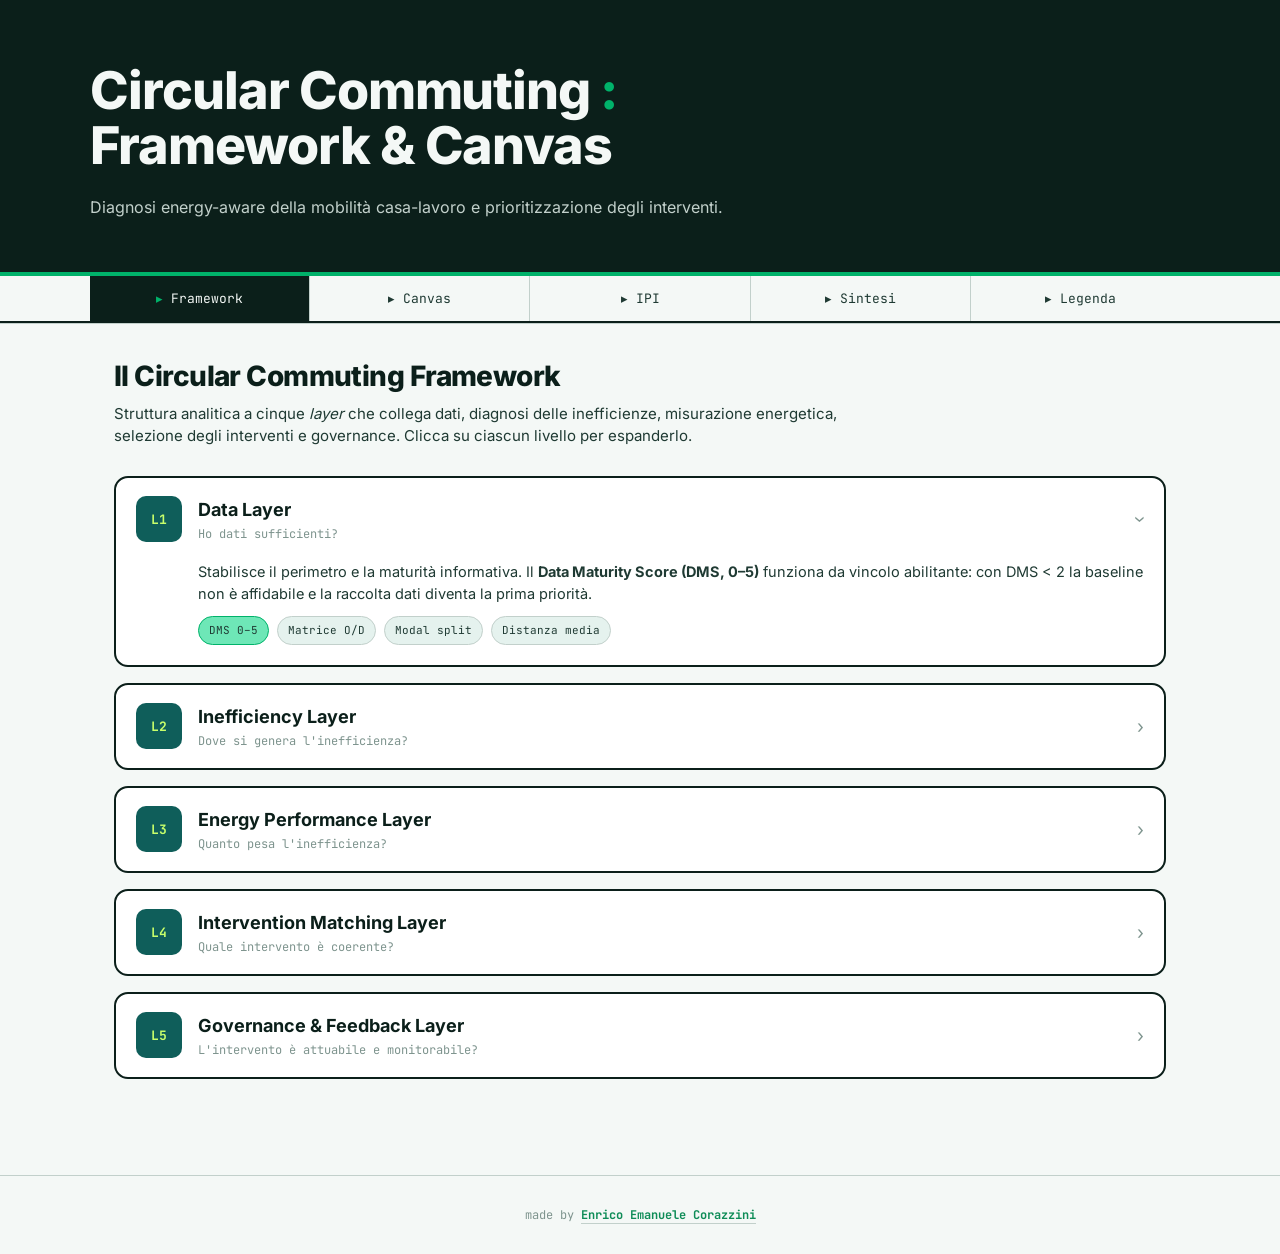
==== commit cd361f93: "Add files via upload" ====
--- a/index.html
+++ b/index.html
@@ -28,7 +28,7 @@
 .wrap{max-width:1100px;margin:0 auto}
 header h1{font-size:clamp(30px,5vw,52px);font-weight:800;letter-spacing:-.02em;line-height:1.05;margin-top:8px}
 header h1 .c{color:var(--signal)}
-header .sub{color:var(--stone-light);margin-top:22px;font-size:16px;max-width:680px;line-height:1.55}
+header .sub{color:var(--stone-light);margin-top:22px;font-size:16px;line-height:1.55}
 header .author{margin-top:26px;font-family:var(--mono);font-size:12px;color:var(--mint)}
 
 nav{position:sticky;top:0;z-index:50;background:var(--paper);border-bottom:2px solid var(--ink);box-shadow:0 1px 0 var(--stone-light)}
@@ -214,16 +214,120 @@
 .bandchip.b4{background:#FFE0D5}.bandchip.b5{background:#FFCFC2}
 
 footer{text-align:center;padding:30px;color:var(--stone);font-family:var(--mono);font-size:12px;border-top:1px solid var(--stone-light)}
-@media print{nav{position:static}.tab{display:none}.view{display:block!important}.layer-body{display:block!important}}
+footer a{color:var(--signal-deep);font-weight:600;text-decoration:none;border-bottom:1px solid var(--stone-light);transition:.15s}
+footer a:hover{color:var(--forest);border-bottom-color:var(--signal)}
+/* ===== REPORT (vista Sintesi) ===== */
+#report{border:2px solid var(--ink);border-radius:16px;overflow:hidden;background:#fff}
+.rep-head{background:var(--ink);color:var(--paper);padding:26px 28px}
+.rep-eyebrow{font-family:var(--mono);font-size:11px;letter-spacing:.1em;text-transform:uppercase;color:var(--mint)}
+.rep-title{font-size:24px;font-weight:800;letter-spacing:-.01em;margin-top:10px;line-height:1.1}
+.rep-date{font-family:var(--mono);font-size:12px;color:var(--stone-light);margin-top:8px}
+.rep-section{padding:22px 28px;border-bottom:1px solid var(--paper-deep)}
+.rep-section:last-of-type{border-bottom:none}
+.rep-h{font-family:var(--mono);font-size:12px;letter-spacing:.06em;text-transform:uppercase;color:var(--forest);font-weight:700;margin-bottom:16px}
+.rep-scores{display:grid;grid-template-columns:repeat(3,1fr);gap:14px}
+@media(max-width:640px){.rep-scores{grid-template-columns:1fr 1fr}}
+.rep-score{border:1.5px solid var(--stone-light);border-radius:11px;padding:13px 14px}
+.rep-score .rs-lab{font-family:var(--mono);font-size:11px;color:var(--stone);text-transform:uppercase;letter-spacing:.04em}
+.rep-score .rs-val{font-family:var(--mono);font-size:28px;font-weight:800;line-height:1.1;margin:3px 0 5px}
+.rep-score .rs-band{font-size:12px;font-weight:600}
+.rep-score .rs-bar{height:6px;border-radius:3px;background:var(--paper-deep);overflow:hidden;margin-top:7px}
+.rep-score .rs-bar i{display:block;height:100%}
+.rep-score.crit .rs-val{color:var(--coral)}
+.rep-score.good .rs-val{color:var(--signal-deep)}
+.rep-ineff-item{display:flex;align-items:center;gap:12px;padding:10px 0;border-bottom:1px solid var(--paper-deep)}
+.rep-ineff-item:last-child{border-bottom:none}
+.rep-ineff-item .ri-code{font-family:var(--mono);font-weight:700;color:var(--forest);width:34px;flex-shrink:0}
+.rep-ineff-item .ri-bar{flex:1;height:14px;border-radius:7px;background:var(--paper-deep);overflow:hidden;position:relative;min-width:80px}
+.rep-ineff-item .ri-bar i{display:block;height:100%;border-radius:7px}
+.rep-ineff-item .ri-name{flex:1.4;font-size:13px;min-width:0}
+.rep-ineff-item .ri-val{font-family:var(--mono);font-weight:700;font-size:13px;width:62px;text-align:right;flex-shrink:0}
+.rep-ipi-row{display:flex;align-items:center;gap:12px;padding:11px 0;border-bottom:1px solid var(--paper-deep)}
+.rep-ipi-row:last-child{border-bottom:none}
+.rep-ipi-row .rank{font-family:var(--mono);color:var(--stone);font-size:13px;width:26px;flex-shrink:0}
+.rep-ipi-row .rname{flex:1;font-size:13.5px;font-weight:600}
+.rep-ipi-row .rnum{font-family:var(--mono);font-weight:800;font-size:17px}
+.rep-foot{padding:18px 28px;background:var(--paper);font-family:var(--mono);font-size:11px;color:var(--stone);text-align:center;line-height:1.5}
+.no-print{}
+
+/* ===== MOBILE ===== */
+@media(max-width:760px){
+  header{padding:34px 18px 30px}
+  header h1{font-size:30px}
+  header .sub{font-size:14px;margin-top:16px}
+  nav{overflow-x:auto;-webkit-overflow-scrolling:touch}
+  .tabs{flex-wrap:nowrap;min-width:max-content}
+  .tab{flex:0 0 auto;min-width:auto;padding:13px 16px;font-size:13px}
+  main{padding:24px 16px 64px}
+  h2.sec{font-size:23px}
+  .lead{font-size:14px;margin-bottom:22px}
+  .layer-head{padding:15px 15px;gap:12px}
+  .layer-num{width:40px;height:40px}
+  .layer-titles .t{font-size:16px}
+  .layer-body{padding:0 15px 18px 15px}
+  .block-body{padding:16px}
+  .block-head{padding:13px 15px}
+  .block-head .bt{font-size:15px}
+  .formula{font-size:11.5px;padding:8px 11px;overflow-x:auto}
+  .scorerow select{font-size:16px;padding:10px}
+  .modalrow{grid-template-columns:1fr;gap:6px;padding:12px 0}
+  .modalrow .mfact{text-align:left}
+  .modalrow input{text-align:left;font-size:16px}
+  .modalrow > div:last-child{font-size:11px}
+  .kpibox{grid-template-columns:1fr 1fr}
+  .diag-override{flex-direction:column;align-items:stretch;gap:6px}
+  .diag-override input,.diag-override select{width:100%}
+  .diag-badge{font-size:11px}
+  .ipi-explain{grid-template-columns:1fr}
+  .intv .ihead{flex-wrap:wrap}
+  .intv .ihead select{font-size:14px;min-width:0}
+  .dr-item{flex-wrap:wrap}
+  .dr-add{width:100%;align-self:stretch;padding:9px}
+  .field input,.field select,.field textarea,.qcard select{font-size:16px}
+  .rep-head{padding:20px 18px}
+  .rep-title{font-size:20px}
+  .rep-section{padding:18px}
+  .rep-foot{padding:16px 18px}
+  .actions{flex-direction:column}
+  .btn{width:100%;text-align:center}
+  .legcard .lc-body{overflow-x:visible}
+  .legtable{min-width:0;display:block}
+  .legtable tr:first-child{display:none}
+  .legtable tr{display:block;border:1.5px solid var(--stone-light);border-radius:10px;padding:11px 13px;margin-bottom:10px;background:var(--paper)}
+  .legtable td{display:block;border:none;padding:2px 0;font-size:13.5px;color:var(--ink-soft)}
+  .legtable td:first-child{font-weight:700;color:var(--ink);font-size:14.5px;margin-bottom:3px}
+  .legtable td.code:first-child{font-family:var(--mono);color:var(--forest)}
+  .legtable td.scale:not(:first-child){font-family:var(--mono);font-size:12px;color:var(--stone)}
+  .bandlegend{gap:6px}
+  .bandchip{font-size:11.5px;padding:5px 9px}
+}
+@media(max-width:420px){
+  .kpibox{grid-template-columns:1fr}
+  .rep-scores{grid-template-columns:1fr 1fr}
+  header h1{font-size:26px}
+}
+
+/* ===== STAMPA: solo il report ===== */
+@media print{
+  @page{margin:14mm}
+  body{background:#fff}
+  nav,header,footer,.no-print,#view-ccf,#view-canvas,#view-ipi,#view-leg{display:none!important}
+  main{padding:0;max-width:none}
+  #view-sum{display:block!important}
+  #view-sum>h2,#view-sum>.lead{display:none}
+  #report{border:none;border-radius:0}
+  .rep-head{background:#0B1F1A!important;-webkit-print-color-adjust:exact;print-color-adjust:exact}
+  .rep-score,.rep-ineff-item .ri-bar,.rep-ineff-item .ri-bar i,.rep-score .rs-bar i,.prio{-webkit-print-color-adjust:exact;print-color-adjust:exact}
+  .rep-section{break-inside:avoid}
+}
 </style>
 </head>
 <body>
 
 <header>
   <div class="wrap">
-    <div class="eyebrow" style="color:var(--mint)">strumento interattivo</div>
     <h1>Circular Commuting <span class="c">:</span><br>Framework &amp; Canvas</h1>
-    <p class="sub">Diagnosi energy-aware della mobilità casa-lavoro e prioritizzazione degli interventi in chiave di economia circolare.</p>
+    <p class="sub">Diagnosi energy-aware della mobilità casa-lavoro e prioritizzazione degli interventi.</p>
   </div>
 </header>
 
@@ -231,7 +335,7 @@
   <div class="tabs">
     <button class="tab active" data-view="ccf"><span class="dot">▸</span> Framework</button>
     <button class="tab" data-view="canvas"><span class="dot">▸</span> Canvas</button>
-    <button class="tab" data-view="ipi"><span class="dot">▸</span> Prioritizzazione</button>
+    <button class="tab" data-view="ipi"><span class="dot">▸</span> IPI</button>
     <button class="tab" data-view="sum"><span class="dot">▸</span> Sintesi</button>
     <button class="tab" data-view="leg"><span class="dot">▸</span> Legenda</button>
   </div>
@@ -384,10 +488,37 @@
 <!-- VIEW 4: SUMMARY -->
 <section class="view" id="view-sum">
   <h2 class="sec">Sintesi diagnostica</h2>
-  <p class="lead">Quadro complessivo degli score del Canvas e ranking degli interventi prioritizzati.</p>
-  <div class="sumcard"><div class="eyebrow">profilo</div><div id="sum-profile" style="font-size:16px;font-weight:600;margin-top:4px">—</div><div class="sumgrid" id="sum-scores"></div></div>
-  <div class="sumcard"><div class="eyebrow">ranking interventi (IPI)</div><div id="sum-ipi" style="margin-top:12px"><p class="empty">Nessun intervento valutato.</p></div></div>
-  <div class="actions"><button class="btn primary" onclick="window.print()">Stampa / Esporta PDF</button><button class="btn ghost" onclick="resetAll()">Azzera tutto</button></div>
+  <p class="lead">Il report completo dell'analisi: profilo, indici, diagnosi delle inefficienze e priorità degli interventi. È questa la pagina pensata per la stampa e l'export PDF.</p>
+
+  <div class="actions no-print" style="margin-top:0;margin-bottom:22px">
+    <button class="btn primary" onclick="printReport()">Esporta report PDF</button>
+    <button class="btn ghost" onclick="resetAll()">Azzera tutto</button>
+  </div>
+
+  <div id="report">
+    <div class="rep-head">
+      <div class="rep-eyebrow">Circular Commuting Framework · report diagnostico</div>
+      <div class="rep-title" id="rep-profile">—</div>
+      <div class="rep-date" id="rep-date"></div>
+    </div>
+
+    <div class="rep-section">
+      <div class="rep-h">Indici di contesto</div>
+      <div class="rep-scores" id="rep-scores"></div>
+    </div>
+
+    <div class="rep-section">
+      <div class="rep-h">Diagnosi delle inefficienze</div>
+      <div id="rep-ineff"><p class="empty">Compila gli indici del Canvas per generare la diagnosi.</p></div>
+    </div>
+
+    <div class="rep-section">
+      <div class="rep-h">Priorità degli interventi (IPI)</div>
+      <div id="rep-ipi"><p class="empty">Nessun intervento valutato nella scheda IPI.</p></div>
+    </div>
+
+    <div class="rep-foot">Economia circolare applicata alla mobilità casa-lavoro: un framework energy-aware per l'efficientamento della capacità di trasporto</div>
+  </div>
 </section>
 
 <!-- VIEW 5: LEGENDA -->
@@ -457,7 +588,7 @@
 
 </main>
 
-<footer>Economia circolare applicata alla mobilità casa-lavoro: un framework energy-aware per l'efficientamento della capacità di trasporto</footer>
+<footer>made by <a href="https://linktr.ee/corazzini" target="_blank" rel="noopener">Enrico Emanuele Corazzini</a></footer>
 
 <script>
 function switchView(v){
@@ -902,32 +1033,56 @@
 }
 
 function buildSummary(){
-  const org=document.getElementById('org').value||'organizzazione',sede=document.getElementById('sede').value;
-  document.getElementById('sum-profile').textContent=org+(sede?' — '+sede:'');
-  const tiles=[
-    ['DMS',S.dms===null?'—':S.dms+'/5',S.dms===null?'':(S.dms<2?'critico':'ok'),S.dms===null?'':(S.dms<2?'crit':'good')],
-    ['MNS',S.mns===null?'—':Math.round(S.mns),S.mns===null?'':(S.mns<50?'remoto':S.mns<80?'mix':'presenza'),''],
-    ['ACC',S.acc===null?'—':Math.round(S.acc),S.acc===null?'':(S.acc<40?'critica':S.acc<60?'bassa':S.acc<80?'buona':'ottima'),S.acc===null?'':(S.acc<40?'crit':S.acc>=60?'good':'')],
-    ['CDR',S.cdr===null?'—':Math.round(S.cdr),S.cdr===null?'':(S.cdr<40?'bassa':S.cdr<60?'media':S.cdr<80?'alta':'critica'),S.cdr===null?'':(S.cdr>=60?'crit':'good')],
-    ['GCS',S.gcs===null?'—':S.gcs+'/5',S.gcs===null?'':(S.gcs>=4?'territoriale':'interno'),''],
-    ['tCO₂e/anno',S.kpi?S.kpi.tco2.toFixed(1):'—',S.kpi?'baseline':'',''],
-  ];
-  const ic=S.ineff;let topI='—',mx=-1;
-  for(const k in ic){if(ic[k]!==null&&ic[k]>mx){mx=ic[k];topI=k+' ('+ic[k]+')';}}
-  tiles.push(['Ineff. prevalente',topI,'','']);
-  const g=document.getElementById('sum-scores');g.innerHTML='';
-  const cm={crit:'var(--coral)',good:'var(--signal)'};
-  tiles.forEach(t=>{g.innerHTML+=`<div class="sumtile"><div class="lab">${t[0]}</div><div class="v" style="${t[3]?'color:'+cm[t[3]]:''}">${t[1]}</div><div class="b" style="color:var(--stone)">${t[2]}</div></div>`;});
-  const ranked=interventions.filter(i=>i.ipi!=null).sort((a,b)=>b.ipi-a.ipi);
-  const si=document.getElementById('sum-ipi');
-  if(ranked.length===0){si.innerHTML='<p class="empty">Nessun intervento valutato. Compila il calcolatore IPI.</p>';return;}
-  si.innerHTML='';
-  ranked.forEach((it,idx)=>{
-    const cls=it.ipi>12?'A':it.ipi>=6?'B':'C';
-    const nm=it.cat!==''?interventionCatalog[it.cat].label:'(intervento non selezionato)';
-    si.innerHTML+=`<div class="ipiout" style="margin-top:0;margin-bottom:10px"><span class="mono" style="color:var(--stone);font-size:13px">#${idx+1}</span><span style="flex:1;font-weight:600">${nm}</span><span class="num" style="font-size:20px">${it.ipi.toFixed(1)}</span><span class="prio ${cls}">${cls}</span></div>`;
+  const org=document.getElementById('org').value||'Organizzazione non specificata',sede=document.getElementById('sede').value;
+  document.getElementById('rep-profile').textContent=org+(sede?' — '+sede:'');
+  const d=new Date();
+  document.getElementById('rep-date').textContent='Report generato il '+d.toLocaleDateString('it-IT',{day:'2-digit',month:'long',year:'numeric'});
+
+  // --- SCORE ---
+  const scoreColor=v=>v<40?'var(--signal)':v<60?'var(--lime)':v<80?'var(--coral)':'var(--coral)';
+  const cards=[];
+  cards.push({lab:'DMS · maturità dato',val:S.dms===null?'—':S.dms+'/5',band:S.dms===null?'non valutato':(S.dms<2?'critica':S.dms>=4?'avanzata':'sufficiente'),cls:S.dms===null?'':(S.dms<2?'crit':S.dms>=4?'good':''),bar:S.dms===null?null:S.dms/5*100,barcol:S.dms<2?'var(--coral)':'var(--signal)'});
+  cards.push({lab:'MNS · necessità presenza',val:S.mns===null?'—':Math.round(S.mns)+'/100',band:S.mns===null?'non valutato':(S.mns<50?'presenza poco necessaria':S.mns<80?'parzialmente necessaria':'strutturalmente necessaria'),cls:'',bar:S.mns===null?null:S.mns,barcol:'var(--forest-soft)'});
+  cards.push({lab:'ACC · accessibilità',val:S.acc===null?'—':Math.round(S.acc)+'/100',band:S.acc===null?'non valutato':(S.acc<40?'critica':S.acc<60?'bassa':S.acc<80?'buona':'ottima'),cls:S.acc===null?'':(S.acc<40?'crit':S.acc>=60?'good':''),bar:S.acc===null?null:S.acc,barcol:S.acc>=60?'var(--signal)':'var(--coral)'});
+  cards.push({lab:'CDR · dipendenza auto',val:S.cdr===null?'—':Math.round(S.cdr)+'/100',band:S.cdr===null?'non valutato':(S.cdr<40?'bassa':S.cdr<60?'media':S.cdr<80?'alta':'critica'),cls:S.cdr===null?'':(S.cdr>=60?'crit':'good'),bar:S.cdr===null?null:S.cdr,barcol:S.cdr>=60?'var(--coral)':'var(--signal)'});
+  cards.push({lab:'GCS · governance',val:S.gcs===null?'—':S.gcs+'/5',band:S.gcs===null?'non valutato':(S.gcs>=4?'territoriale':'interno'),cls:'',bar:S.gcs===null?null:S.gcs/5*100,barcol:S.gcs>=4?'var(--coral)':'var(--forest-soft)'});
+  cards.push({lab:'Emissioni baseline',val:S.kpi?S.kpi.tco2.toFixed(1):'—',band:S.kpi?'tCO₂e / anno':'non calcolato',cls:'',bar:null,barcol:''});
+  const g=document.getElementById('rep-scores');g.innerHTML='';
+  cards.forEach(c=>{
+    const bar=c.bar===null?'':`<div class="rs-bar"><i style="width:${Math.max(0,Math.min(100,c.bar))}%;background:${c.barcol}"></i></div>`;
+    g.innerHTML+=`<div class="rep-score ${c.cls}"><div class="rs-lab">${c.lab}</div><div class="rs-val">${c.val}</div><div class="rs-band" style="color:var(--stone)">${c.band}</div>${bar}</div>`;
   });
-}
+
+  // --- DIAGNOSI INEFFICIENZE ---
+  const ri=document.getElementById('rep-ineff');
+  const items=[];for(const k in S.ineff){if(S.ineff[k]!==null)items.push({code:k,val:S.ineff[k]});}
+  items.sort((a,b)=>b.val-a.val);
+  if(items.length===0){ri.innerHTML='<p class="empty">Compila gli indici del Canvas per generare la diagnosi.</p>';}
+  else{
+    const nm={I1:'Capacità sottoutilizzata',I2:'Duplicazione modale',I3:'Mismatch temporale',I4:'Frizione ultimo miglio',I5:'Domanda evitabile'};
+    const bandTxt=v=>v<=20?'assente':v<=40?'bassa':v<=60?'media':v<=80?'alta':'critica';
+    const bandCol=v=>v<=40?'var(--signal)':v<=60?'var(--lime)':'var(--coral)';
+    ri.innerHTML=items.map(it=>`<div class="rep-ineff-item">
+      <span class="ri-code">${it.code}</span>
+      <span class="ri-name">${nm[it.code]}</span>
+      <span class="ri-bar"><i style="width:${it.val}%;background:${bandCol(it.val)}"></i></span>
+      <span class="ri-val">${it.val} · ${bandTxt(it.val)}</span></div>`).join('');
+  }
+
+  // --- IPI ---
+  const ranked=interventions.filter(i=>i.ipi!=null&&i.cat!=='').sort((a,b)=>b.ipi-a.ipi);
+  const rip=document.getElementById('rep-ipi');
+  if(ranked.length===0){rip.innerHTML='<p class="empty">Nessun intervento valutato nella scheda IPI.</p>';}
+  else{
+    const pcol={A:'var(--signal)',B:'var(--lime)',C:'var(--stone-light)'};
+    rip.innerHTML=ranked.map((it,idx)=>{
+      const cls=it.ipi>12?'A':it.ipi>=6?'B':'C';
+      const nm=interventionCatalog[it.cat].label;
+      return `<div class="rep-ipi-row"><span class="rank">#${idx+1}</span><span class="rname">${nm}</span><span class="rnum">${it.ipi.toFixed(1)}</span><span class="prio ${cls}" style="-webkit-print-color-adjust:exact;print-color-adjust:exact">${cls}</span></div>`;
+    }).join('');
+  }
+}
+function printReport(){buildSummary();window.print();}
 function resetAll(){
   if(!confirm('Azzerare tutti i dati inseriti?'))return;
   document.querySelectorAll('input,select,textarea').forEach(e=>{if(e.id==='bl-gg'){e.value='220';}else{e.value='';}});
@@ -941,7 +1096,7 @@
 buildScoreRows('acc-rows',accVoci,calcACC);
 buildScoreRows('cdr-rows',cdrVoci,calcCDR);
 buildIneff();
-addIntervention();
+renderIPI();
 </script>
 </body>
 </html>
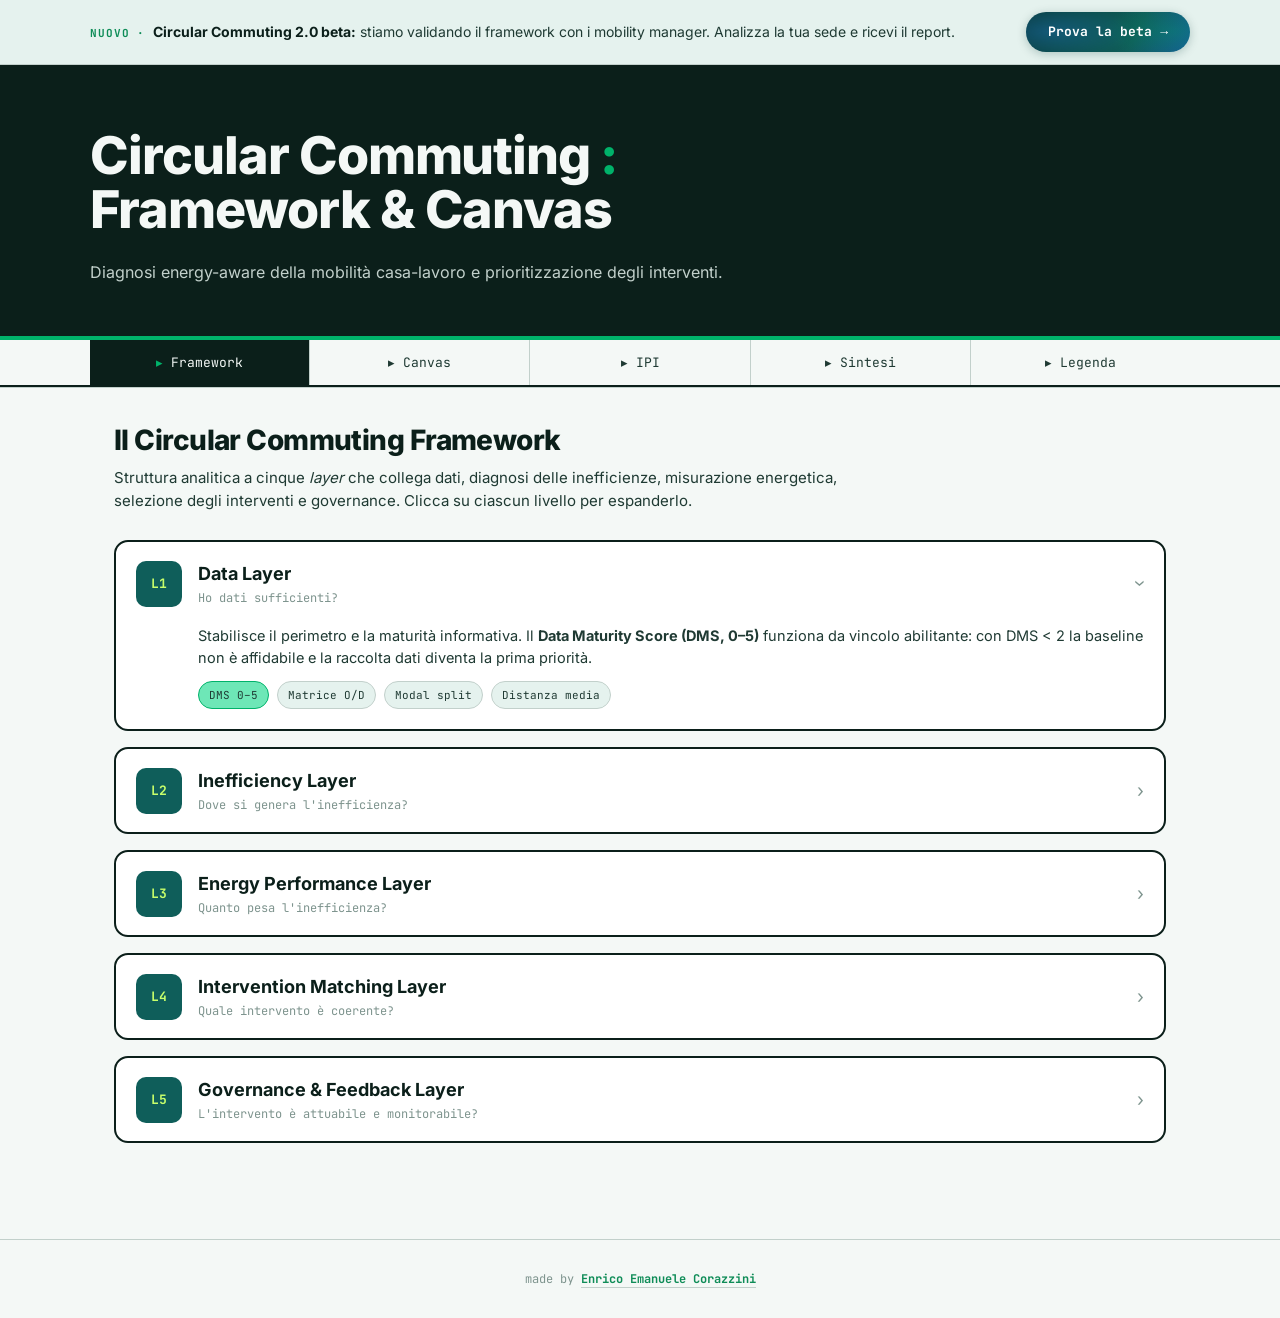
==== commit a517e2e7: "Beta 2.0 per la validazione del framework e banner in home - beta/: Canvas guidato in 10 passaggi, I" ====
--- a/index.html
+++ b/index.html
@@ -320,9 +320,37 @@
   .rep-score,.rep-ineff-item .ri-bar,.rep-ineff-item .ri-bar i,.rep-score .rs-bar i,.prio{-webkit-print-color-adjust:exact;print-color-adjust:exact}
   .rep-section{break-inside:avoid}
 }
+
+/* ===== BANNER BETA 2.0 ===== */
+.beta-banner{background:var(--ice);border-bottom:1px solid var(--stone-light);padding:12px 24px}
+.beta-banner-in{display:flex;align-items:center;justify-content:space-between;gap:12px 22px;flex-wrap:wrap}
+.beta-banner p{flex:1;min-width:240px;font-size:14px;line-height:1.45;color:var(--ink-soft)}
+.beta-banner strong{color:var(--ink)}
+.beta-new{font-family:var(--mono);font-size:11px;font-weight:700;letter-spacing:.08em;color:var(--signal-deep);margin-right:4px}
+.wave-btn{position:relative;isolation:isolate;overflow:hidden;display:inline-block;padding:10px 22px;border-radius:999px;color:#fff;
+  font-family:var(--mono);font-size:13px;font-weight:700;text-decoration:none;white-space:nowrap;
+  background:linear-gradient(115deg,#073B38 0%,#0F5E5A 22%,#1A5FCF 45%,#1A7B76 68%,#0B7550 85%,#073B38 100%);
+  background-size:320% 100%;animation:ccWave 16s ease-in-out infinite alternate;box-shadow:0 2px 10px rgba(7,59,56,.25)}
+.wave-btn::after{content:"";position:absolute;inset:-40%;z-index:-1;
+  background:radial-gradient(40% 60% at 30% 50%,rgba(46,139,255,.28),transparent 70%),radial-gradient(35% 55% at 72% 50%,rgba(0,178,106,.22),transparent 70%);
+  animation:ccSwell 11s ease-in-out infinite alternate}
+.wave-btn:hover{filter:brightness(1.1)}
+.wave-btn:focus-visible{outline:3px solid var(--signal);outline-offset:3px}
+@keyframes ccWave{0%{background-position:0% 50%}100%{background-position:100% 50%}}
+@keyframes ccSwell{0%{transform:translate(-12%,4%) scale(1)}100%{transform:translate(12%,-4%) scale(1.15)}}
+@media (prefers-reduced-motion:reduce){.wave-btn,.wave-btn::after{animation:none}}
+@media(max-width:760px){.beta-banner{padding:12px 16px}.wave-btn{width:100%;text-align:center}}
+@media print{.beta-banner{display:none!important}}
 </style>
 </head>
 <body>
+
+<div class="beta-banner" role="region" aria-label="Circular Commuting 2.0 beta">
+  <div class="wrap beta-banner-in">
+    <p><span class="beta-new">NUOVO ·</span> <strong>Circular Commuting 2.0 beta:</strong> stiamo validando il framework con i mobility manager. Analizza la tua sede e ricevi il report.</p>
+    <a class="wave-btn" href="beta/">Prova la beta →</a>
+  </div>
+</div>
 
 <header>
   <div class="wrap">
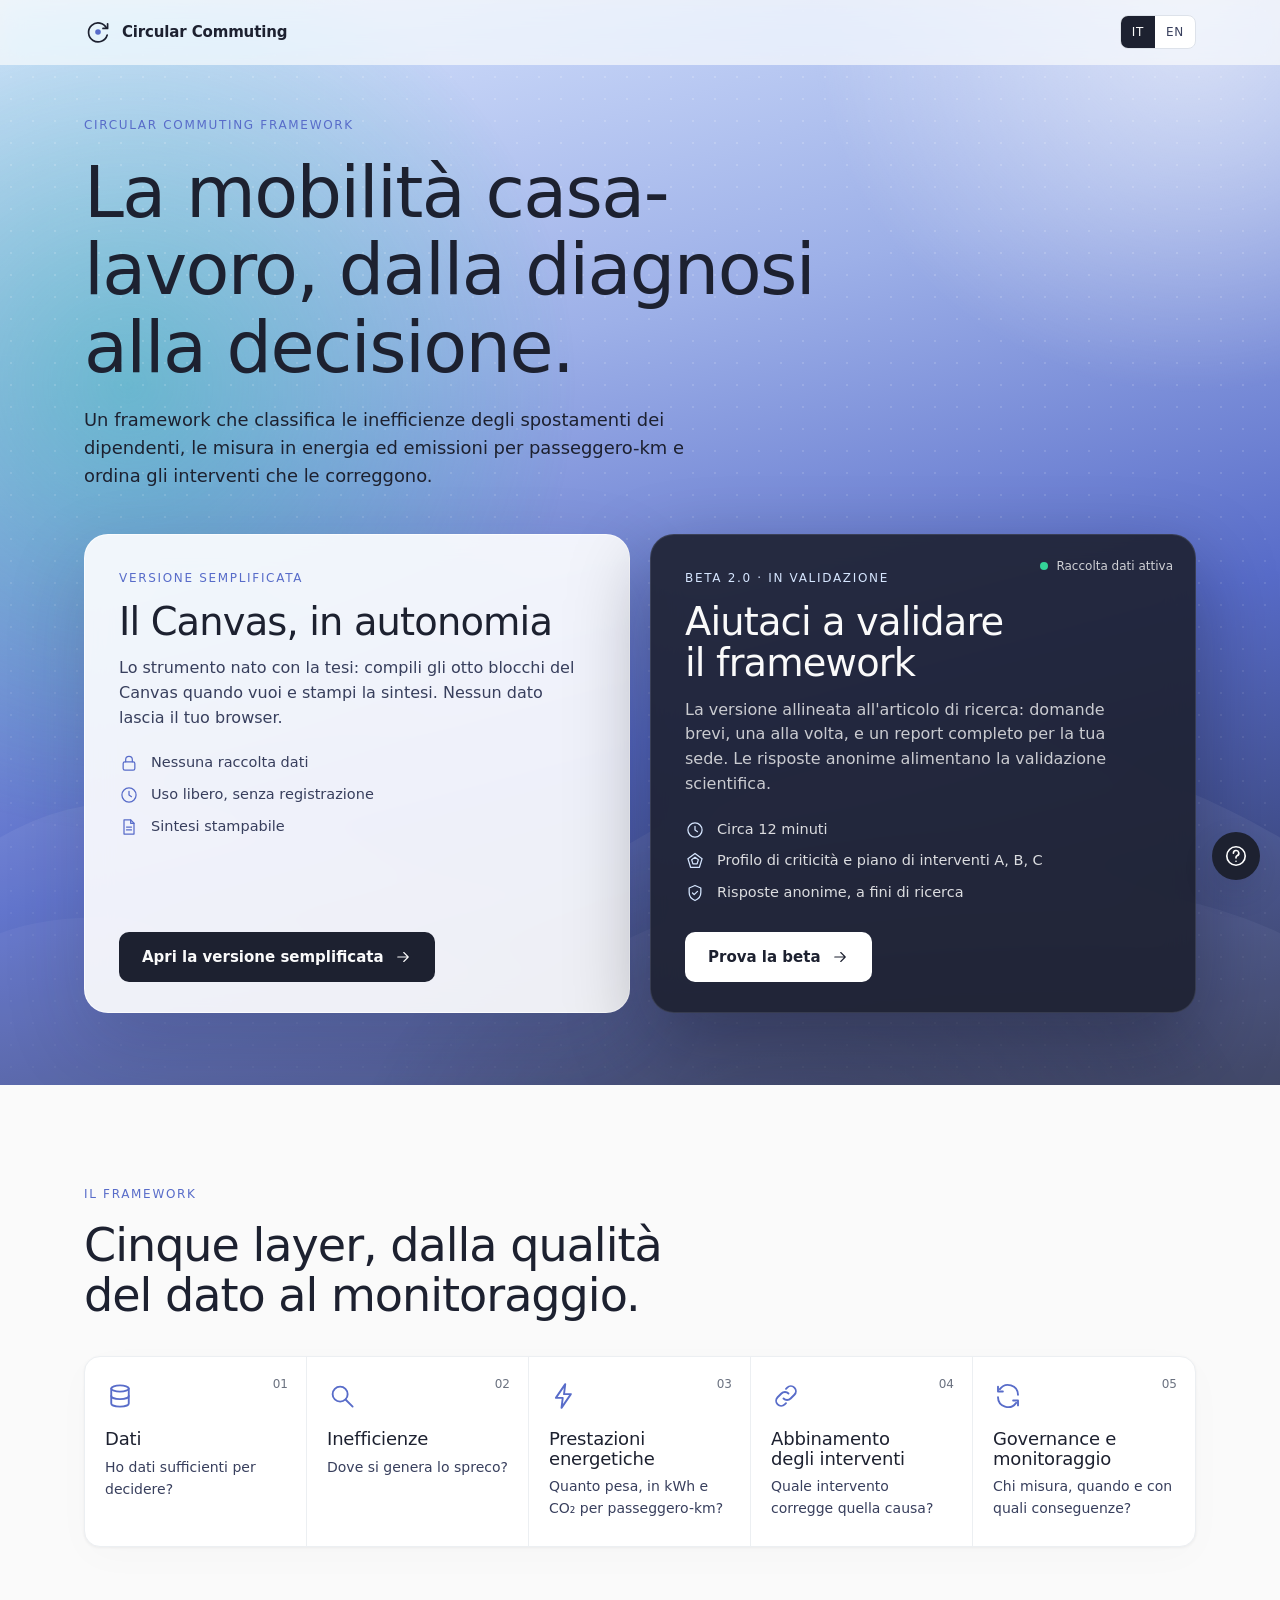
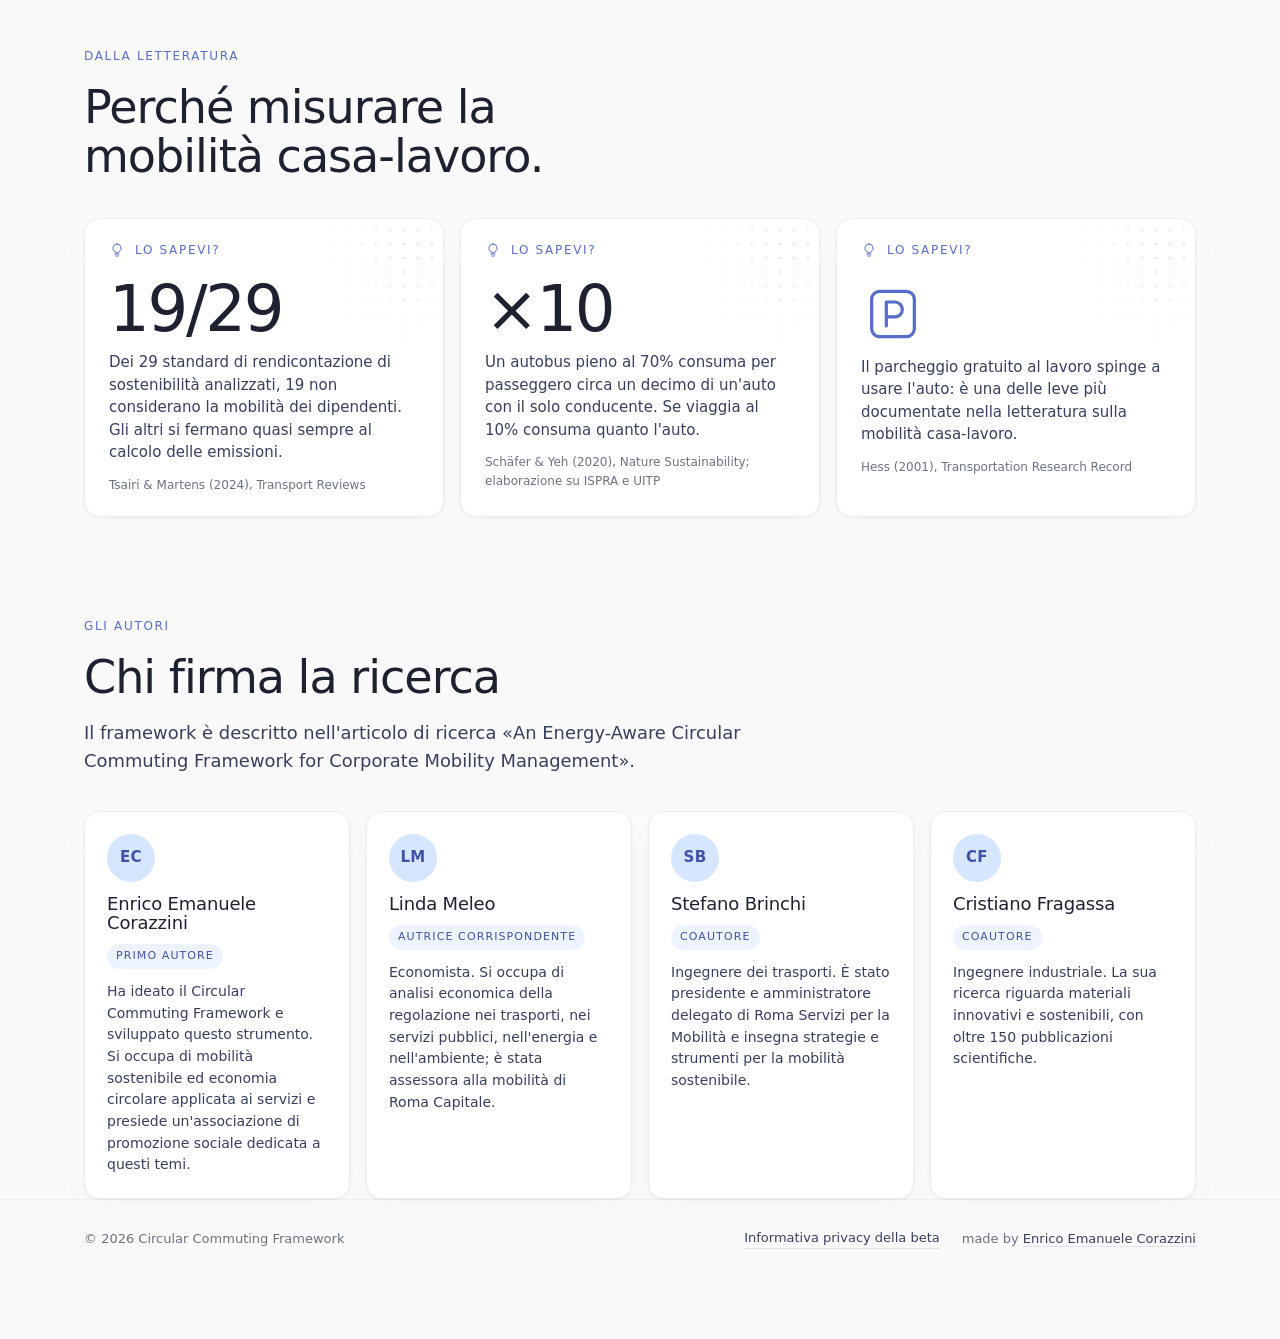
==== commit f7a3ac8f: "Nuovo design system e beta a domande singole - home: due percorsi a contrasto (versione semplificata" ====
--- a/index.html
+++ b/index.html
@@ -3,1128 +3,125 @@
 <head>
 <meta charset="UTF-8">
 <meta name="viewport" content="width=device-width, initial-scale=1.0">
-<title>Circular Commuting Framework & Canvas — Strumento interattivo</title>
-<style>
-@font-face{font-family:'Inter';font-style:normal;font-weight:400;font-display:swap;src:url([data-uri]) format('woff2')}
-@font-face{font-family:'Inter';font-style:normal;font-weight:500;font-display:swap;src:url([data-uri]) format('woff2')}
-@font-face{font-family:'Inter';font-style:normal;font-weight:700;font-display:swap;src:url([data-uri]) format('woff2')}
-@font-face{font-family:'Inter';font-style:normal;font-weight:800;font-display:swap;src:url([data-uri]) format('woff2')}
-@font-face{font-family:'JetBrains Mono';font-style:normal;font-weight:400;font-display:swap;src:url([data-uri]) format('woff2')}
-@font-face{font-family:'JetBrains Mono';font-style:normal;font-weight:700;font-display:swap;src:url([data-uri]) format('woff2')}
-:root{
-  --paper:#F4F8F6;--paper-deep:#E6EDEA;--ink:#0B1F1A;--ink-soft:#1F3A33;
-  --stone:#7E948E;--stone-light:#C2D0CB;--signal:#00B26A;--signal-deep:#0E8C57;
-  --mint:#6EE7B7;--forest:#0F5E5A;--forest-deep:#073B38;--forest-soft:#1A7B76;
-  --lime:#C8FF6B;--sky:#2E8BFF;--sky-deep:#1A5FCF;--sky-soft:#BBE0FF;--ice:#E5F2EE;--coral:#FF7A59;
-  --font:'Inter','Helvetica Neue',Arial,sans-serif;
-  --mono:'JetBrains Mono',ui-monospace,'SF Mono',Menlo,monospace;
-}
-*{box-sizing:border-box;margin:0;padding:0}
-body{font-family:var(--font);background:var(--paper);color:var(--ink);line-height:1.5;-webkit-font-smoothing:antialiased}
-.mono{font-family:var(--mono)}
-.eyebrow{font-family:var(--mono);font-size:12px;letter-spacing:.08em;text-transform:uppercase;color:var(--stone)}
-
-header{background:var(--ink);color:var(--paper);padding:56px 24px 52px;border-bottom:4px solid var(--signal)}
-.wrap{max-width:1100px;margin:0 auto}
-header h1{font-size:clamp(30px,5vw,52px);font-weight:800;letter-spacing:-.02em;line-height:1.05;margin-top:8px}
-header h1 .c{color:var(--signal)}
-header .sub{color:var(--stone-light);margin-top:22px;font-size:16px;line-height:1.55}
-header .author{margin-top:26px;font-family:var(--mono);font-size:12px;color:var(--mint)}
-
-nav{position:sticky;top:0;z-index:50;background:var(--paper);border-bottom:2px solid var(--ink);box-shadow:0 1px 0 var(--stone-light)}
-.tabs{max-width:1100px;margin:0 auto;display:flex;gap:0;flex-wrap:wrap}
-.tab{flex:1;min-width:110px;padding:14px 10px;background:none;border:none;border-right:1px solid var(--stone-light);
-  font-family:var(--mono);font-size:13px;cursor:pointer;color:var(--ink-soft);font-weight:500;transition:.15s;text-align:center}
-.tab:last-child{border-right:none}
-.tab:hover{background:var(--ice)}
-.tab.active{background:var(--ink);color:var(--paper)}
-.tab.active .dot{color:var(--signal)}
-
-main{max-width:1100px;margin:0 auto;padding:32px 24px 80px}
-.view{display:none}.view.active{display:block}
-h2.sec{font-size:28px;font-weight:800;letter-spacing:-.02em;margin-bottom:6px}
-.lead{color:var(--ink-soft);max-width:760px;margin-bottom:28px;font-size:15px}
-
-.layer{border:2px solid var(--ink);border-radius:14px;margin-bottom:16px;overflow:hidden;background:#fff}
-.layer-head{padding:18px 20px;cursor:pointer;display:flex;align-items:center;gap:16px;transition:.15s}
-.layer-head:hover{background:var(--ice)}
-.layer-num{font-family:var(--mono);font-size:13px;font-weight:700;background:var(--forest);color:var(--lime);
-  width:46px;height:46px;border-radius:10px;display:flex;align-items:center;justify-content:center;flex-shrink:0}
-.layer-titles{flex:1}.layer-titles .t{font-size:18px;font-weight:700}
-.layer-titles .q{font-family:var(--mono);font-size:12px;color:var(--stone);margin-top:2px}
-.chev{font-size:18px;color:var(--stone);transition:.2s}
-.layer.open .chev{transform:rotate(90deg)}
-.layer-body{display:none;padding:0 20px 20px 82px;font-size:14.5px;color:var(--ink-soft)}
-.layer.open .layer-body{display:block}.layer-body p{margin-bottom:10px}
-.layer-body .meta{display:flex;gap:8px;flex-wrap:wrap;margin-top:12px}
-.pill{font-family:var(--mono);font-size:11px;padding:5px 10px;border-radius:999px;background:var(--ice);
-  border:1px solid var(--stone-light);color:var(--ink-soft)}
-.pill.sky{background:var(--sky-soft);border-color:var(--sky)}
-.pill.sig{background:var(--mint);border-color:var(--signal)}
-
-.block{border:2px solid var(--ink);border-radius:14px;margin-bottom:20px;background:#fff;overflow:hidden}
-.block-head{background:var(--forest-deep);color:var(--paper);padding:14px 20px;display:flex;align-items:center;gap:14px}
-.block-head .bn{font-family:var(--mono);font-weight:700;background:var(--signal);color:var(--ink);
-  width:34px;height:34px;border-radius:8px;display:flex;align-items:center;justify-content:center;font-size:15px;flex-shrink:0}
-.block-head .bt{font-weight:700;font-size:16px;flex:1}
-.block-head .bcode{font-family:var(--mono);font-size:12px;color:var(--lime)}
-.block-body{padding:20px}
-.field{margin-bottom:14px}
-.field label{display:block;font-size:13.5px;font-weight:500;margin-bottom:5px;color:var(--ink-soft)}
-.field .hint{font-family:var(--mono);font-size:11px;color:var(--stone);font-weight:400}
-.field input[type=text],.field input[type=number],.field select,.field textarea{
-  width:100%;padding:9px 11px;border:1.5px solid var(--stone-light);border-radius:8px;font-family:var(--font);
-  font-size:14px;background:var(--paper);color:var(--ink);transition:.15s}
-.field input:focus,.field select:focus,.field textarea:focus{outline:none;border-color:var(--signal);background:#fff}
-.grid2{display:grid;grid-template-columns:1fr 1fr;gap:14px}
-.grid3{display:grid;grid-template-columns:1fr 1fr 1fr;gap:14px}
-@media(max-width:640px){.grid2,.grid3{grid-template-columns:1fr}}
-
-.scorerow{display:grid;grid-template-columns:1fr;gap:6px;padding:11px 0;border-bottom:1px solid var(--ice)}
-.scorerow:last-child{border-bottom:none}
-.scorerow .lbl{font-size:13.5px;font-weight:500}
-.scorerow select{padding:8px 10px;border:1.5px solid var(--stone-light);border-radius:7px;font-family:var(--font);font-size:13.5px;background:var(--paper);width:100%}
-
-.scoreout{margin-top:16px;padding:16px 18px;border-radius:12px;background:var(--ink);color:var(--paper);
-  display:flex;align-items:center;gap:18px;flex-wrap:wrap}
-.scoreout .val{font-family:var(--mono);font-size:34px;font-weight:800;line-height:1}
-.scoreout .val .u{font-size:15px;color:var(--stone-light)}
-.scoreout .band{flex:1;min-width:180px}
-.scoreout .band .name{font-weight:700;font-size:15px}
-.scoreout .band .name.crit{color:var(--coral)}
-.scoreout .band .name.good{color:var(--mint)}
-.scoreout .band .name.mid{color:var(--lime)}
-.scoreout .band .reco{font-size:12.5px;color:var(--stone-light);margin-top:3px;font-family:var(--mono)}
-.scoreout .bar{flex-basis:100%;height:8px;border-radius:4px;background:rgba(255,255,255,.15);overflow:hidden;margin-top:4px}
-.scoreout .bar i{display:block;height:100%;background:var(--signal);transition:width .3s}
-.note{font-size:12.5px;color:var(--stone);font-style:italic;margin-top:12px;line-height:1.45}
-.warn{background:#FFF3EE;border:1.5px solid var(--coral);color:#8A3318;padding:10px 13px;border-radius:9px;
-  font-size:13px;margin-top:12px;display:none}
-.warn.show{display:block}
-.formula{font-family:var(--mono);font-size:12.5px;background:var(--ice);border-left:3px solid var(--signal);
-  padding:9px 13px;border-radius:0 8px 8px 0;margin:10px 0;color:var(--ink-soft)}
-
-/* CALCOLATORE BASELINE */
-.modalrow{display:grid;grid-template-columns:1.4fr 90px 110px;gap:10px;align-items:center;padding:8px 0;border-bottom:1px solid var(--ice)}
-.modalrow .mname{font-size:13px}
-.modalrow .mfact{font-family:var(--mono);font-size:11px;color:var(--stone);text-align:right}
-.modalrow input{padding:7px;border:1.5px solid var(--stone-light);border-radius:7px;font-family:var(--mono);text-align:center;width:100%}
-@media(max-width:640px){.modalrow{grid-template-columns:1fr 70px 80px}}
-.kpibox{display:grid;grid-template-columns:repeat(auto-fit,minmax(130px,1fr));gap:12px;margin-top:16px}
-.kpitile{border-radius:10px;padding:14px;text-align:center;background:var(--forest-deep);color:var(--paper)}
-.kpitile .k{font-family:var(--mono);font-size:11px;color:var(--mint);text-transform:uppercase}
-.kpitile .v{font-family:var(--mono);font-size:24px;font-weight:800;margin-top:4px}
-.kpitile .u{font-size:11px;color:var(--stone-light)}
-
-.diag-row{border:1.5px solid var(--stone-light);border-radius:11px;padding:13px 15px;margin-bottom:11px;background:#fff}
-.diag-head{display:flex;align-items:center;gap:10px;margin-bottom:6px}
-.diag-code{font-family:var(--mono);font-weight:700;font-size:13px;color:var(--forest);flex-shrink:0}
-.diag-name{font-weight:600;font-size:14px;flex:1}
-.diag-badge{font-family:var(--mono);font-size:12px;font-weight:700;padding:3px 10px;border-radius:999px}
-.diag-badge.b1{background:#EAF7F0;color:var(--signal-deep)}
-.diag-badge.b2{background:#D8F0E4;color:var(--signal-deep)}
-.diag-badge.b3{background:#FFF3CC;color:#8a6d00}
-.diag-badge.b4{background:#FFE0D5;color:#8A3318}
-.diag-badge.b5{background:#FFCFC2;color:#8A3318}
-.diag-badge.na{background:var(--paper-deep);color:var(--stone)}
-.diag-why{font-size:12.5px;color:var(--ink-soft);line-height:1.45}
-.diag-why .src{font-family:var(--mono);font-size:11px;color:var(--stone)}
-.diag-override{margin-top:9px;display:flex;align-items:center;gap:8px;flex-wrap:wrap;font-size:12px;color:var(--stone)}
-.diag-override select{padding:5px 8px;border:1.5px solid var(--stone-light);border-radius:6px;font-family:var(--font);font-size:12px;background:var(--paper)}
-.diag-override input{flex:1;min-width:140px;padding:5px 8px;border:1.5px solid var(--stone-light);border-radius:6px;font-family:var(--font);font-size:12px}
-.diag-row.edited{border-color:var(--sky)}
-.diag-row.edited .diag-code::after{content:" ✎ corretto";font-size:10px;color:var(--sky-deep)}
-.diag-recall{border:2px solid var(--forest);border-radius:14px;background:var(--ice);padding:18px 20px;margin-bottom:24px}
-.diag-recall h3{font-size:15px;font-weight:700;color:var(--forest-deep);margin-bottom:4px}
-.diag-recall .sub{font-size:12.5px;color:var(--ink-soft);margin-bottom:14px}
-.dr-list{display:flex;flex-direction:column;gap:9px}
-.dr-item{display:flex;align-items:flex-start;gap:11px;background:#fff;border:1.5px solid var(--stone-light);border-radius:10px;padding:11px 13px}
-.dr-badge{font-family:var(--mono);font-size:11px;font-weight:700;padding:3px 9px;border-radius:999px;white-space:nowrap;flex-shrink:0;margin-top:1px}
-.dr-badge.b4{background:#FFE0D5;color:#8A3318}.dr-badge.b5{background:#FFCFC2;color:#8A3318}
-.dr-badge.b3{background:#FFF3CC;color:#8a6d00}
-.dr-body{flex:1;min-width:0}
-.dr-body .dn{font-weight:600;font-size:13.5px}
-.dr-body .di{font-size:12.5px;color:var(--ink-soft);margin-top:2px}
-.dr-add{background:var(--forest);color:var(--lime);border:none;padding:7px 13px;border-radius:8px;font-family:var(--mono);font-size:11.5px;font-weight:600;cursor:pointer;white-space:nowrap;flex-shrink:0;align-self:center;transition:.15s}
-.dr-add:hover{background:var(--forest-deep)}
-.dr-add.done{background:var(--signal);color:var(--ink);pointer-events:none}
-.dr-empty{font-size:13px;color:var(--ink-soft);font-style:italic}
-.dr-allbtn{margin-top:14px;background:var(--signal);color:var(--ink);border:none;padding:10px 16px;border-radius:9px;font-family:var(--mono);font-size:12.5px;font-weight:700;cursor:pointer}
-.dr-allbtn:hover{background:var(--signal-deep);color:#fff}
-.ipi-explain{display:grid;grid-template-columns:1fr 1fr;gap:12px;margin-bottom:24px}
-@media(max-width:640px){.ipi-explain{grid-template-columns:1fr}}
-.ie-item{display:flex;gap:12px;align-items:flex-start;border:1.5px solid var(--stone-light);border-radius:12px;padding:14px;background:#fff;font-size:13px;color:var(--ink-soft);line-height:1.45}
-.ie-ico{flex-shrink:0;width:28px;height:28px;border-radius:8px;color:#fff;font-family:var(--mono);font-weight:800;font-size:18px;display:flex;align-items:center;justify-content:center}
-
-.intv{border:2px solid var(--ink);border-radius:14px;padding:0;margin-bottom:20px;background:#fff;overflow:hidden}
-.intv .ihead{display:flex;gap:10px;align-items:center;padding:14px 16px;background:var(--ice)}
-.intv .ihead select{flex:1;padding:10px 12px;border:1.5px solid var(--ink);border-radius:8px;font-family:var(--font);font-size:14px;font-weight:600;background:#fff}
-.intv .ihead .rm{background:none;border:none;color:var(--coral);cursor:pointer;font-size:24px;font-weight:700;padding:0 6px;line-height:1}
-.intv .imeta{font-family:var(--mono);font-size:11px;color:var(--stone);padding:8px 16px 0}
-.intv .qbody{padding:8px 16px 16px}
-.qcard{padding:14px 0;border-bottom:1px solid var(--ice)}
-.qcard:last-child{border-bottom:none}
-.qcard .q-num{font-family:var(--mono);font-size:11px;color:var(--signal-deep);font-weight:700}
-.qcard .q-txt{font-size:14.5px;font-weight:600;margin:2px 0 4px}
-.qcard .q-sub{font-size:12px;color:var(--stone);margin-bottom:9px}
-.qcard select{width:100%;padding:10px 12px;border:1.5px solid var(--stone-light);border-radius:8px;font-family:var(--font);font-size:13.5px;background:var(--paper)}
-.qcard select:focus{outline:none;border-color:var(--signal);background:#fff}
-.qcard.denom .q-num{color:var(--coral)}
-.tagdir{font-family:var(--mono);font-size:10px;padding:2px 7px;border-radius:999px;margin-left:6px;vertical-align:middle}
-.tagdir.up{background:var(--mint);color:var(--ink)}
-.tagdir.down{background:#FFE0D5;color:#8A3318}
-.ipiout{display:flex;align-items:center;gap:14px;margin:14px 16px 16px;padding:14px 16px;border-radius:10px;background:var(--ink);color:var(--paper);flex-wrap:wrap}
-.ipiout .num{font-family:var(--mono);font-size:28px;font-weight:800}
-.ipiout .verdict{flex:1;min-width:160px;font-size:13px;color:var(--stone-light)}
-.ipiout .verdict b{color:var(--paper)}
-.prio{font-family:var(--mono);font-weight:700;font-size:13px;padding:6px 13px;border-radius:999px}
-.prio.A{background:var(--signal);color:var(--ink)}
-.prio.B{background:var(--lime);color:var(--ink)}
-.prio.C{background:var(--stone-light);color:var(--ink-soft)}
-.addbtn{background:var(--sky);color:#fff;border:none;padding:11px 18px;border-radius:9px;font-family:var(--mono);
-  font-size:13px;font-weight:600;cursor:pointer;transition:.15s}
-.addbtn:hover{background:var(--sky-deep)}
-
-.sumcard{border:2px solid var(--ink);border-radius:14px;padding:22px;background:#fff;margin-bottom:18px}
-.sumgrid{display:grid;grid-template-columns:repeat(auto-fit,minmax(140px,1fr));gap:12px;margin-top:14px}
-.sumtile{border:1.5px solid var(--stone-light);border-radius:10px;padding:13px;text-align:center;background:var(--paper)}
-.sumtile .lab{font-family:var(--mono);font-size:11px;color:var(--stone);text-transform:uppercase;letter-spacing:.05em}
-.sumtile .v{font-family:var(--mono);font-size:26px;font-weight:800;margin-top:4px}
-.sumtile .b{font-size:11.5px;margin-top:2px;font-weight:600}
-.actions{display:flex;gap:12px;flex-wrap:wrap;margin-top:8px}
-.btn{padding:11px 20px;border-radius:9px;font-family:var(--mono);font-size:13px;font-weight:600;cursor:pointer;border:2px solid var(--ink);transition:.15s}
-.btn.primary{background:var(--ink);color:var(--paper)}.btn.primary:hover{background:var(--forest)}
-.btn.ghost{background:none;color:var(--ink)}.btn.ghost:hover{background:var(--ice)}
-.empty{color:var(--stone);font-size:14px;font-style:italic}
-
-/* LEGENDA */
-.legtable{width:100%;border-collapse:collapse;margin-bottom:24px;font-size:13.5px}
-.legtable th{text-align:left;padding:10px 12px;background:var(--forest-deep);color:var(--paper);font-family:var(--mono);font-size:12px;font-weight:600}
-.legtable th:first-child{border-radius:8px 0 0 0}.legtable th:last-child{border-radius:0 8px 0 0}
-.legtable td{padding:10px 12px;border-bottom:1px solid var(--ice);vertical-align:top}
-.legtable tr:last-child td{border-bottom:none}
-.legtable .code{font-family:var(--mono);font-weight:700;color:var(--forest);white-space:nowrap}
-.legtable .scale{font-family:var(--mono);font-size:12px;color:var(--stone);white-space:nowrap}
-.legcard{border:2px solid var(--ink);border-radius:14px;overflow:hidden;margin-bottom:24px;background:#fff}
-.legcard h3{background:var(--ink);color:var(--paper);padding:13px 18px;font-size:15px;font-weight:700}
-.legcard .lc-body{padding:4px 18px 8px}
-.bandlegend{display:flex;flex-wrap:wrap;gap:8px;margin:14px 0}
-.bandchip{font-family:var(--mono);font-size:12px;padding:6px 12px;border-radius:8px;border:1.5px solid var(--stone-light)}
-.bandchip.b1{background:#EAF7F0}.bandchip.b2{background:#D8F0E4}.bandchip.b3{background:#FFF3CC}
-.bandchip.b4{background:#FFE0D5}.bandchip.b5{background:#FFCFC2}
-
-footer{text-align:center;padding:30px;color:var(--stone);font-family:var(--mono);font-size:12px;border-top:1px solid var(--stone-light)}
-footer a{color:var(--signal-deep);font-weight:600;text-decoration:none;border-bottom:1px solid var(--stone-light);transition:.15s}
-footer a:hover{color:var(--forest);border-bottom-color:var(--signal)}
-/* ===== REPORT (vista Sintesi) ===== */
-#report{border:2px solid var(--ink);border-radius:16px;overflow:hidden;background:#fff}
-.rep-head{background:var(--ink);color:var(--paper);padding:26px 28px}
-.rep-eyebrow{font-family:var(--mono);font-size:11px;letter-spacing:.1em;text-transform:uppercase;color:var(--mint)}
-.rep-title{font-size:24px;font-weight:800;letter-spacing:-.01em;margin-top:10px;line-height:1.1}
-.rep-date{font-family:var(--mono);font-size:12px;color:var(--stone-light);margin-top:8px}
-.rep-section{padding:22px 28px;border-bottom:1px solid var(--paper-deep)}
-.rep-section:last-of-type{border-bottom:none}
-.rep-h{font-family:var(--mono);font-size:12px;letter-spacing:.06em;text-transform:uppercase;color:var(--forest);font-weight:700;margin-bottom:16px}
-.rep-scores{display:grid;grid-template-columns:repeat(3,1fr);gap:14px}
-@media(max-width:640px){.rep-scores{grid-template-columns:1fr 1fr}}
-.rep-score{border:1.5px solid var(--stone-light);border-radius:11px;padding:13px 14px}
-.rep-score .rs-lab{font-family:var(--mono);font-size:11px;color:var(--stone);text-transform:uppercase;letter-spacing:.04em}
-.rep-score .rs-val{font-family:var(--mono);font-size:28px;font-weight:800;line-height:1.1;margin:3px 0 5px}
-.rep-score .rs-band{font-size:12px;font-weight:600}
-.rep-score .rs-bar{height:6px;border-radius:3px;background:var(--paper-deep);overflow:hidden;margin-top:7px}
-.rep-score .rs-bar i{display:block;height:100%}
-.rep-score.crit .rs-val{color:var(--coral)}
-.rep-score.good .rs-val{color:var(--signal-deep)}
-.rep-ineff-item{display:flex;align-items:center;gap:12px;padding:10px 0;border-bottom:1px solid var(--paper-deep)}
-.rep-ineff-item:last-child{border-bottom:none}
-.rep-ineff-item .ri-code{font-family:var(--mono);font-weight:700;color:var(--forest);width:34px;flex-shrink:0}
-.rep-ineff-item .ri-bar{flex:1;height:14px;border-radius:7px;background:var(--paper-deep);overflow:hidden;position:relative;min-width:80px}
-.rep-ineff-item .ri-bar i{display:block;height:100%;border-radius:7px}
-.rep-ineff-item .ri-name{flex:1.4;font-size:13px;min-width:0}
-.rep-ineff-item .ri-val{font-family:var(--mono);font-weight:700;font-size:13px;width:62px;text-align:right;flex-shrink:0}
-.rep-ipi-row{display:flex;align-items:center;gap:12px;padding:11px 0;border-bottom:1px solid var(--paper-deep)}
-.rep-ipi-row:last-child{border-bottom:none}
-.rep-ipi-row .rank{font-family:var(--mono);color:var(--stone);font-size:13px;width:26px;flex-shrink:0}
-.rep-ipi-row .rname{flex:1;font-size:13.5px;font-weight:600}
-.rep-ipi-row .rnum{font-family:var(--mono);font-weight:800;font-size:17px}
-.rep-foot{padding:18px 28px;background:var(--paper);font-family:var(--mono);font-size:11px;color:var(--stone);text-align:center;line-height:1.5}
-.no-print{}
-
-/* ===== MOBILE ===== */
-@media(max-width:760px){
-  header{padding:34px 18px 30px}
-  header h1{font-size:30px}
-  header .sub{font-size:14px;margin-top:16px}
-  nav{overflow-x:auto;-webkit-overflow-scrolling:touch}
-  .tabs{flex-wrap:nowrap;min-width:max-content}
-  .tab{flex:0 0 auto;min-width:auto;padding:13px 16px;font-size:13px}
-  main{padding:24px 16px 64px}
-  h2.sec{font-size:23px}
-  .lead{font-size:14px;margin-bottom:22px}
-  .layer-head{padding:15px 15px;gap:12px}
-  .layer-num{width:40px;height:40px}
-  .layer-titles .t{font-size:16px}
-  .layer-body{padding:0 15px 18px 15px}
-  .block-body{padding:16px}
-  .block-head{padding:13px 15px}
-  .block-head .bt{font-size:15px}
-  .formula{font-size:11.5px;padding:8px 11px;overflow-x:auto}
-  .scorerow select{font-size:16px;padding:10px}
-  .modalrow{grid-template-columns:1fr;gap:6px;padding:12px 0}
-  .modalrow .mfact{text-align:left}
-  .modalrow input{text-align:left;font-size:16px}
-  .modalrow > div:last-child{font-size:11px}
-  .kpibox{grid-template-columns:1fr 1fr}
-  .diag-override{flex-direction:column;align-items:stretch;gap:6px}
-  .diag-override input,.diag-override select{width:100%}
-  .diag-badge{font-size:11px}
-  .ipi-explain{grid-template-columns:1fr}
-  .intv .ihead{flex-wrap:wrap}
-  .intv .ihead select{font-size:14px;min-width:0}
-  .dr-item{flex-wrap:wrap}
-  .dr-add{width:100%;align-self:stretch;padding:9px}
-  .field input,.field select,.field textarea,.qcard select{font-size:16px}
-  .rep-head{padding:20px 18px}
-  .rep-title{font-size:20px}
-  .rep-section{padding:18px}
-  .rep-foot{padding:16px 18px}
-  .actions{flex-direction:column}
-  .btn{width:100%;text-align:center}
-  .legcard .lc-body{overflow-x:visible}
-  .legtable{min-width:0;display:block}
-  .legtable tr:first-child{display:none}
-  .legtable tr{display:block;border:1.5px solid var(--stone-light);border-radius:10px;padding:11px 13px;margin-bottom:10px;background:var(--paper)}
-  .legtable td{display:block;border:none;padding:2px 0;font-size:13.5px;color:var(--ink-soft)}
-  .legtable td:first-child{font-weight:700;color:var(--ink);font-size:14.5px;margin-bottom:3px}
-  .legtable td.code:first-child{font-family:var(--mono);color:var(--forest)}
-  .legtable td.scale:not(:first-child){font-family:var(--mono);font-size:12px;color:var(--stone)}
-  .bandlegend{gap:6px}
-  .bandchip{font-size:11.5px;padding:5px 9px}
-}
-@media(max-width:420px){
-  .kpibox{grid-template-columns:1fr}
-  .rep-scores{grid-template-columns:1fr 1fr}
-  header h1{font-size:26px}
-}
-
-/* ===== STAMPA: solo il report ===== */
-@media print{
-  @page{margin:14mm}
-  body{background:#fff}
-  nav,header,footer,.no-print,#view-ccf,#view-canvas,#view-ipi,#view-leg{display:none!important}
-  main{padding:0;max-width:none}
-  #view-sum{display:block!important}
-  #view-sum>h2,#view-sum>.lead{display:none}
-  #report{border:none;border-radius:0}
-  .rep-head{background:#0B1F1A!important;-webkit-print-color-adjust:exact;print-color-adjust:exact}
-  .rep-score,.rep-ineff-item .ri-bar,.rep-ineff-item .ri-bar i,.rep-score .rs-bar i,.prio{-webkit-print-color-adjust:exact;print-color-adjust:exact}
-  .rep-section{break-inside:avoid}
-}
-
-/* ===== BANNER BETA 2.0 ===== */
-.beta-banner{background:var(--ice);border-bottom:1px solid var(--stone-light);padding:12px 24px}
-.beta-banner-in{display:flex;align-items:center;justify-content:space-between;gap:12px 22px;flex-wrap:wrap}
-.beta-banner p{flex:1;min-width:240px;font-size:14px;line-height:1.45;color:var(--ink-soft)}
-.beta-banner strong{color:var(--ink)}
-.beta-new{font-family:var(--mono);font-size:11px;font-weight:700;letter-spacing:.08em;color:var(--signal-deep);margin-right:4px}
-.wave-btn{position:relative;isolation:isolate;overflow:hidden;display:inline-block;padding:10px 22px;border-radius:999px;color:#fff;
-  font-family:var(--mono);font-size:13px;font-weight:700;text-decoration:none;white-space:nowrap;
-  background:linear-gradient(115deg,#073B38 0%,#0F5E5A 22%,#1A5FCF 45%,#1A7B76 68%,#0B7550 85%,#073B38 100%);
-  background-size:320% 100%;animation:ccWave 16s ease-in-out infinite alternate;box-shadow:0 2px 10px rgba(7,59,56,.25)}
-.wave-btn::after{content:"";position:absolute;inset:-40%;z-index:-1;
-  background:radial-gradient(40% 60% at 30% 50%,rgba(46,139,255,.28),transparent 70%),radial-gradient(35% 55% at 72% 50%,rgba(0,178,106,.22),transparent 70%);
-  animation:ccSwell 11s ease-in-out infinite alternate}
-.wave-btn:hover{filter:brightness(1.1)}
-.wave-btn:focus-visible{outline:3px solid var(--signal);outline-offset:3px}
-@keyframes ccWave{0%{background-position:0% 50%}100%{background-position:100% 50%}}
-@keyframes ccSwell{0%{transform:translate(-12%,4%) scale(1)}100%{transform:translate(12%,-4%) scale(1.15)}}
-@media (prefers-reduced-motion:reduce){.wave-btn,.wave-btn::after{animation:none}}
-@media(max-width:760px){.beta-banner{padding:12px 16px}.wave-btn{width:100%;text-align:center}}
-@media print{.beta-banner{display:none!important}}
-</style>
+<title>Circular Commuting Framework — dalla diagnosi alla decisione</title>
+<meta name="description" content="Un framework per diagnosticare le inefficienze della mobilità casa-lavoro, misurarle in energia ed emissioni per passeggero-km e ordinare gli interventi che le correggono.">
+<link rel="preload" href="assets/fonts/inter-var-latin.woff2" as="font" type="font/woff2" crossorigin>
+<link rel="stylesheet" href="assets/css/ccf.css">
+<link rel="stylesheet" href="assets/css/landing.css">
 </head>
 <body>
 
-<div class="beta-banner" role="region" aria-label="Circular Commuting 2.0 beta">
-  <div class="wrap beta-banner-in">
-    <p><span class="beta-new">NUOVO ·</span> <strong>Circular Commuting 2.0 beta:</strong> stiamo validando il framework con i mobility manager. Analizza la tua sede e ricevi il report.</p>
-    <a class="wave-btn" href="beta/">Prova la beta →</a>
-  </div>
-</div>
-
-<header>
-  <div class="wrap">
-    <h1>Circular Commuting <span class="c">:</span><br>Framework &amp; Canvas</h1>
-    <p class="sub">Diagnosi energy-aware della mobilità casa-lavoro e prioritizzazione degli interventi.</p>
+<header class="topbar" id="topbar">
+  <div class="container row">
+    <a class="brand" href="./">
+      <svg class="brand-mark" viewBox="0 0 28 28" aria-hidden="true"><path d="M22.6 10.2A9.5 9.5 0 1 0 23.2 17" fill="none" stroke="currentColor" stroke-width="1.7" stroke-linecap="round"/><path d="M23.6 5.8v4.6H19" fill="none" stroke="currentColor" stroke-width="1.7" stroke-linecap="round" stroke-linejoin="round"/><circle cx="14" cy="14" r="2.8" fill="#586CC9"/></svg>
+      Circular Commuting
+    </a>
+    <div class="actions">
+      <div class="lang-switch" role="group" aria-label="Lingua / Language">
+        <button type="button" data-lang="it" aria-pressed="true">IT</button><button type="button" data-lang="en" aria-pressed="false">EN</button>
+      </div>
+    </div>
   </div>
 </header>
 
-<nav>
-  <div class="tabs">
-    <button class="tab active" data-view="ccf"><span class="dot">▸</span> Framework</button>
-    <button class="tab" data-view="canvas"><span class="dot">▸</span> Canvas</button>
-    <button class="tab" data-view="ipi"><span class="dot">▸</span> IPI</button>
-    <button class="tab" data-view="sum"><span class="dot">▸</span> Sintesi</button>
-    <button class="tab" data-view="leg"><span class="dot">▸</span> Legenda</button>
-  </div>
-</nav>
-
 <main>
-
-<!-- VIEW 1: FRAMEWORK -->
-<section class="view active" id="view-ccf">
-  <h2 class="sec">Il Circular Commuting Framework</h2>
-  <p class="lead">Struttura analitica a cinque <em>layer</em> che collega dati, diagnosi delle inefficienze, misurazione energetica, selezione degli interventi e governance. Clicca su ciascun livello per espanderlo.</p>
-  <div class="layer" id="L1"><div class="layer-head"><div class="layer-num">L1</div><div class="layer-titles"><div class="t">Data Layer</div><div class="q">Ho dati sufficienti?</div></div><div class="chev">›</div></div>
-    <div class="layer-body"><p>Stabilisce il perimetro e la maturità informativa. Il <strong>Data Maturity Score (DMS, 0–5)</strong> funziona da vincolo abilitante: con DMS &lt; 2 la baseline non è affidabile e la raccolta dati diventa la prima priorità.</p>
-    <div class="meta"><span class="pill sig">DMS 0–5</span><span class="pill">Matrice O/D</span><span class="pill">Modal split</span><span class="pill">Distanza media</span></div></div></div>
-  <div class="layer" id="L2"><div class="layer-head"><div class="layer-num">L2</div><div class="layer-titles"><div class="t">Inefficiency Layer</div><div class="q">Dove si genera l'inefficienza?</div></div><div class="chev">›</div></div>
-    <div class="layer-body"><p>Applica la tassonomia delle cinque inefficienze circolari: <strong>I1</strong> capacità sottoutilizzata, <strong>I2</strong> duplicazione modale, <strong>I3</strong> mismatch temporale, <strong>I4</strong> frizione di ultimo miglio, <strong>I5</strong> domanda evitabile. Gli score MNS, ACC e CDR qualificano le condizioni che le generano.</p>
-    <div class="meta"><span class="pill">I1–I5</span><span class="pill sky">MNS</span><span class="pill sky">ACC</span><span class="pill sky">CDR</span></div></div></div>
-  <div class="layer" id="L3"><div class="layer-head"><div class="layer-num">L3</div><div class="layer-titles"><div class="t">Energy Performance Layer</div><div class="q">Quanto pesa l'inefficienza?</div></div><div class="chev">›</div></div>
-    <div class="layer-body"><p>Quantifica le performance energetico-emissive <em>well-to-wheel</em>. KPI centrale: <strong>intensità energetica (kWh/pax-km)</strong>, affiancata da <strong>intensità emissiva (gCO₂e/pax-km)</strong> — aggancio allo Scope 3 cat. 7 — e dal <strong>load factor</strong>. I valori sono stimati dal Canvas a partire dai fattori per modalità (Tab. 2.1).</p>
-    <div class="meta"><span class="pill sig">kWh/pax-km</span><span class="pill">gCO₂e/pax-km</span><span class="pill">tCO₂e annue</span><span class="pill">Load factor</span></div></div></div>
-  <div class="layer" id="L4"><div class="layer-head"><div class="layer-num">L4</div><div class="layer-titles"><div class="t">Intervention Matching Layer</div><div class="q">Quale intervento è coerente?</div></div><div class="chev">›</div></div>
-    <div class="layer-body"><p>Collega ogni inefficienza prevalente agli interventi coerenti tramite la matrice inefficienza/intervento (Tab. 5.5). Vincolo centrale: nessun intervento è proposto se non è collegato a un'inefficienza diagnosticata.</p>
-    <div class="meta"><span class="pill">I1 → load factor / carpooling</span><span class="pill">I2 → servizi condivisi / coalizione</span><span class="pill">I3 → microtransit / TPL</span><span class="pill">I4 → shuttle / e-bike</span><span class="pill">I5 → smart working / coworking</span></div></div></div>
-  <div class="layer" id="L5"><div class="layer-head"><div class="layer-num">L5</div><div class="layer-titles"><div class="t">Governance &amp; Feedback Layer</div><div class="q">L'intervento è attuabile e monitorabile?</div></div><div class="chev">›</div></div>
-    <div class="layer-body"><p>Valuta la complessità con il <strong>GCS (1–5)</strong> e ordina gli interventi con l'<strong>IPI</strong> in classi A/B/C. Con GCS ≥ 4 serve un piano di governance esplicito. Chiude col feedback loop, idealmente sulle scadenze del PSCL.</p>
-    <div class="meta"><span class="pill sig">GCS 1–5</span><span class="pill sky">IPI</span><span class="pill">Priorità A/B/C</span><span class="pill">Feedback loop</span></div></div></div>
-</section>
-
-<!-- VIEW 2: CANVAS -->
-<section class="view" id="view-canvas">
-  <h2 class="sec">Il Circular Commuting Canvas</h2>
-  <p class="lead">Otto blocchi sequenziali: ogni blocco produce uno score che alimenta il successivo. Gli score si calcolano automaticamente. La ponderazione delle voci è uniforme (scelta di prima applicazione).</p>
-
-  <div class="block"><div class="block-head"><div class="bn">1</div><div class="bt">Profilo Organizzativo e Maturità del Dato</div><div class="bcode">DMS</div></div>
-    <div class="block-body">
-      <div class="grid2">
-        <div class="field"><label>Organizzazione</label><input type="text" id="org"></div>
-        <div class="field"><label>Sede analizzata</label><input type="text" id="sede"></div>
-        <div class="field"><label>N. dipendenti sede</label><input type="number" id="ndip" min="0"></div>
-        <div class="field"><label>% dipendenti su turni</label><input type="number" id="pturni" min="0" max="100"></div>
-      </div>
-      <div class="field"><label>Data Maturity Score</label>
-        <select id="dms" onchange="calcDMS()">
-          <option value="">— seleziona —</option>
-          <option value="0">DMS 0 · nessun dato strutturato</option>
-          <option value="1">DMS 1 · questionario base / dati generici</option>
-          <option value="2">DMS 2 · dati O/D aggregati</option>
-          <option value="3">DMS 3 · O/D + turni + modalità</option>
-          <option value="4">DMS 4 · integrati con TPL, GIS, accessibilità</option>
-          <option value="5">DMS 5 · monitoraggio periodico / dashboard</option>
-        </select></div>
-      <div class="scoreout" id="out-dms" style="display:none"><div class="val" id="dms-val">–<span class="u">/5</span></div><div class="band"><div class="name" id="dms-name">—</div><div class="reco" id="dms-reco"></div></div></div>
-      <div class="warn" id="dms-warn">⚠ DMS &lt; 2 → la raccolta dati è la prima priorità. Gli interventi data-intensive non potranno avere Data Readiness &gt; 2 nel calcolo IPI.</div>
-    </div></div>
-
-  <div class="block"><div class="block-head"><div class="bn">2</div><div class="bt">Necessità Reale di Presenza</div><div class="bcode">MNS</div></div>
-    <div class="block-body">
-      <div class="formula">MNS = {[(Qe × 5) + (Qp × 3) + (Qr × 1)] − 100} / 4 · le tre quote % devono sommare 100</div>
-      <div class="grid3">
-        <div class="field"><label>% presenza fisica essenziale <span class="hint">(Qe, peso 5)</span></label><input type="number" id="qe" min="0" max="100" oninput="calcMNS()"></div>
-        <div class="field"><label>% parzialmente remotizzabile <span class="hint">(Qp, peso 3)</span></label><input type="number" id="qp" min="0" max="100" oninput="calcMNS()"></div>
-        <div class="field"><label>% completamente remotizzabile <span class="hint">(Qr, peso 1)</span></label><input type="number" id="qr" min="0" max="100" oninput="calcMNS()"></div>
-      </div>
-      <div class="warn" id="mns-warn">⚠ Le tre quote devono sommare esattamente 100%. Somma attuale: <b id="mns-sum">0</b>%.</div>
-      <div class="scoreout" id="out-mns" style="display:none"><div class="val" id="mns-val">–<span class="u">/100</span></div><div class="band"><div class="name" id="mns-name">—</div><div class="reco" id="mns-reco"></div></div><div class="bar"><i id="mns-bar" style="width:0"></i></div></div>
-      <p class="note">La classificazione delle mansioni va validata con HR, responsabili operativi e direzione.</p>
-    </div></div>
-
-  <div class="block"><div class="block-head"><div class="bn">3</div><div class="bt">Baseline Commuting — calcolatore energetico-emissivo</div><div class="bcode">kWh · gCO₂e · tCO₂e</div></div>
-    <div class="block-body">
-      <div class="grid3">
-        <div class="field"><label>Distanza media casa-lavoro — sola andata (km)</label><input type="number" id="bl-dist" min="0" step="0.1" oninput="calcBaseline()"></div>
-        <div class="field"><label>Giorni di presenza / anno</label><input type="number" id="bl-gg" min="0" max="365" value="220" oninput="calcBaseline()"></div>
-        <div class="field"><label>N. dipendenti nel perimetro</label><input type="number" id="bl-n" min="0" oninput="calcBaseline()"></div>
-      </div>
-      <p class="note" style="margin-top:4px;margin-bottom:10px">Inserisci la <b>ripartizione modale</b> (n. dipendenti per modalità). I fattori energetici/emissivi WTW sono quelli della Tabella 2.1; CO₂ e KPI sono stimati automaticamente — non vanno compilati a mano.</p>
-      <div style="display:grid;grid-template-columns:1.4fr 90px 110px;gap:10px;padding:0 0 4px;font-family:var(--mono);font-size:10.5px;color:var(--stone);text-transform:uppercase">
-        <div>Modalità · fattore medio WTW</div><div style="text-align:center">n. dip.</div><div style="text-align:center">gCO₂e/pax-km</div>
-      </div>
-      <div id="modal-rows"></div>
-      <div class="warn" id="bl-warn" style="display:block;background:var(--ice);border-color:var(--stone-light);color:var(--ink-soft)">Somma dipendenti per modalità: <b id="bl-sum">0</b> <span id="bl-check"></span></div>
-      <div class="kpibox" id="bl-kpi" style="display:none">
-        <div class="kpitile"><div class="k">Intensità energetica</div><div class="v" id="kpi-kwh">–</div><div class="u">kWh/pax-km (media)</div></div>
-        <div class="kpitile"><div class="k">Intensità emissiva</div><div class="v" id="kpi-gco2">–</div><div class="u">gCO₂e/pax-km (media)</div></div>
-        <div class="kpitile"><div class="k">Emissioni annue</div><div class="v" id="kpi-tco2">–</div><div class="u">tCO₂e / anno</div></div>
-        <div class="kpitile"><div class="k">Pax-km annui</div><div class="v" id="kpi-paxkm">–</div><div class="u">milioni pax-km</div></div>
-      </div>
-      <p class="note">tCO₂e = Σ [(Nₘ × Dₘ×2 × Gₘ × EFₘ) / 1.000.000]. I fattori per modalità sono il punto medio degli intervalli WTW; calibrazione su flotta reale richiede i dati tecnici dell'operatore (App. A).</p>
-    </div></div>
-
-  <div class="block"><div class="block-head"><div class="bn">4</div><div class="bt">Accessibilità Alternativa</div><div class="bcode">ACC</div></div>
-    <div class="block-body">
-      <div class="formula">ACC = [(media dei 7 punteggi − 1) / 4] × 100 · più alto = migliore accessibilità</div>
-      <div id="acc-rows"></div>
-      <div class="scoreout" id="out-acc" style="display:none"><div class="val" id="acc-val">–<span class="u">/100</span></div><div class="band"><div class="name" id="acc-name">—</div><div class="reco" id="acc-reco"></div></div><div class="bar"><i id="acc-bar" style="width:0"></i></div></div>
-    </div></div>
-
-  <div class="block"><div class="block-head"><div class="bn">5</div><div class="bt">Dipendenza dall'Auto</div><div class="bcode">CDR</div></div>
-    <div class="block-body">
-      <div class="formula">CDR = [(media dei 5 punteggi − 1) / 4] × 100 · score negativo: più alto = maggiore dipendenza</div>
-      <div id="cdr-rows"></div>
-      <div class="scoreout" id="out-cdr" style="display:none"><div class="val" id="cdr-val">–<span class="u">/100</span></div><div class="band"><div class="name" id="cdr-name">—</div><div class="reco" id="cdr-reco"></div></div><div class="bar"><i id="cdr-bar" style="width:0"></i></div></div>
-      <p class="note">Lettura congiunta: ACC alta + CDR bassa → leve immediate di shift modale; ACC bassa + CDR alta → prima interventi infrastrutturali o di governance territoriale.</p>
-    </div></div>
-
-  <div class="block"><div class="block-head"><div class="bn">6</div><div class="bt">Inefficienze Circolari I1–I5 — diagnosi</div><div class="bcode">derivate dagli indici</div></div>
-    <div class="block-body">
-      <p class="note" style="margin-top:0;margin-bottom:6px">Le inefficienze <b>non si compilano da zero</b>: sono la <b>diagnosi</b> che nasce dagli indici già inseriti sopra. Gli <i>indici</i> (ACC, CDR, MNS) descrivono <i>com'è</i> il contesto; le <i>inefficienze</i> dicono <i>dove si genera lo spreco</i>. Lo strumento le calcola dai tuoi dati e mostra il nesso. Se non sei d'accordo con un valore, puoi correggerlo a mano dichiarando il motivo.</p>
-      <div class="warn" id="ineff-empty" style="display:block;background:var(--ice);border-color:var(--stone-light);color:var(--ink-soft)">Compila prima gli indici (blocchi 3, 4, 5 e MNS) per generare la diagnosi. I2 e gli aspetti non desumibili dagli indici restano da valutare a mano.</div>
-      <div id="ineff-rows"></div>
-      <div class="scoreout" id="out-ineff" style="display:none;background:var(--forest-deep)"><div class="band" style="flex-basis:100%"><div class="name">Inefficienza prevalente: <span id="ineff-top" style="color:var(--lime)">—</span></div><div class="reco" id="ineff-reco"></div></div></div>
-    </div></div>
-
-  <div class="block"><div class="block-head"><div class="bn">7</div><div class="bt">Governance &amp; Complessità Attuativa</div><div class="bcode">GCS</div></div>
-    <div class="block-body">
-      <div class="field"><label>Governance Complexity Score — complessità di contesto</label>
-        <select id="gcs" onchange="calcGCS()">
-          <option value="">— seleziona —</option>
-          <option value="1">GCS 1 · interno semplice (comunicazione, incentivi)</option>
-          <option value="2">GCS 2 · interno multi-funzione (smart working, policy parcheggi)</option>
-          <option value="3">GCS 3 · con fornitori esterni (navetta, carpooling, bike service)</option>
-          <option value="4">GCS 4 · con attori pubblici / TPL (fermate, orari, accordi Comune)</option>
-          <option value="5">GCS 5 · coalizione multi-attore (più aziende, Comune, TPL, MM d'area)</option>
-        </select></div>
-      <div class="scoreout" id="out-gcs" style="display:none"><div class="val" id="gcs-val">–<span class="u">/5</span></div><div class="band"><div class="name" id="gcs-name">—</div><div class="reco" id="gcs-reco"></div></div></div>
-      <div class="warn" id="gcs-warn">⚠ GCS ≥ 4 → serve un piano di governance esplicito. In assenza di un attore territoriale attivabile, l'intervento è strategico ma non immediatamente implementabile.</div>
-    </div></div>
-
-  <div class="block"><div class="block-head"><div class="bn">8</div><div class="bt">Priorità di Intervento</div><div class="bcode">IPI</div></div>
-    <div class="block-body"><p style="font-size:14.5px;color:var(--ink-soft)">Il blocco 8 ordina gli interventi candidati tramite l'Intervention Priority Index, classificandoli in A / B / C.</p>
-    <button class="btn primary" style="margin-top:14px" onclick="switchView('ipi')">Vai al calcolatore IPI →</button></div></div>
-</section>
-
-<!-- VIEW 3: IPI -->
-<section class="view" id="view-ipi">
-  <h2 class="sec">Prioritizzazione degli interventi</h2>
-  <p class="lead">Quando hai più interventi possibili, quale fai per primo? Questo strumento li mette in ordine combinando <b>quanto rende</b> un intervento e <b>quanto è facile farlo</b>. Per ogni intervento rispondi a 5 domande scegliendo la frase che descrive meglio la tua situazione: il punteggio di priorità si calcola da solo.</p>
-
-  <div class="ipi-explain">
-    <div class="ie-item"><div class="ie-ico" style="background:var(--signal)">+</div><div><b>Tre cose che aumentano la priorità</b><br>più l'intervento riduce consumi/emissioni, più i dati sono solidi, più le persone lo accettano → priorità più alta.</div></div>
-    <div class="ie-item"><div class="ie-ico" style="background:var(--coral)">−</div><div><b>Due cose che la abbassano</b><br>più costa e più è complesso da coordinare con attori esterni → priorità più bassa.</div></div>
-  </div>
-
-  <div id="diag-recall"></div>
-
-  <div id="ipi-list"></div>
-  <button class="addbtn" onclick="addIntervention()">+ Aggiungi un altro intervento</button>
-</section>
-
-<!-- VIEW 4: SUMMARY -->
-<section class="view" id="view-sum">
-  <h2 class="sec">Sintesi diagnostica</h2>
-  <p class="lead">Il report completo dell'analisi: profilo, indici, diagnosi delle inefficienze e priorità degli interventi. È questa la pagina pensata per la stampa e l'export PDF.</p>
-
-  <div class="actions no-print" style="margin-top:0;margin-bottom:22px">
-    <button class="btn primary" onclick="printReport()">Esporta report PDF</button>
-    <button class="btn ghost" onclick="resetAll()">Azzera tutto</button>
-  </div>
-
-  <div id="report">
-    <div class="rep-head">
-      <div class="rep-eyebrow">Circular Commuting Framework · report diagnostico</div>
-      <div class="rep-title" id="rep-profile">—</div>
-      <div class="rep-date" id="rep-date"></div>
+  <section class="hero-split">
+    <div class="sea" aria-hidden="true">
+      <div class="blob b1"></div><div class="blob b2"></div><div class="blob b3"></div>
+      <svg class="waves w1" viewBox="0 0 2880 240" preserveAspectRatio="none"><path d="M0 120C240 60 480 180 720 120S1200 60 1440 120 1920 180 2160 120 2640 60 2880 120V240H0Z"/></svg>
+      <svg class="waves w2" viewBox="0 0 2880 240" preserveAspectRatio="none"><path d="M0 140C180 100 540 190 720 140S1260 90 1440 140 1980 190 2160 140 2700 90 2880 140V240H0Z"/></svg>
+      <div class="grain"></div>
     </div>
 
-    <div class="rep-section">
-      <div class="rep-h">Indici di contesto</div>
-      <div class="rep-scores" id="rep-scores"></div>
+    <div class="container hero-inner">
+      <div class="hero-head">
+        <span class="eyebrow rise" data-i18n="heroEyebrow">Circular Commuting Framework</span>
+        <h1 class="rise-2" data-i18n="heroTitle">La mobilità casa-lavoro, dalla diagnosi alla decisione.</h1>
+        <p class="lede rise-3" data-i18n="heroLede">Un framework che classifica le inefficienze degli spostamenti dei dipendenti, le misura in energia ed emissioni per passeggero-km e ordina gli interventi che le correggono.</p>
+      </div>
+
+      <div class="split">
+        <article class="panel panel-light rise-3">
+          <span class="eyebrow" data-i18n="liteEyebrow">Versione semplificata</span>
+          <h2 data-i18n="liteTitle">Il Canvas, in autonomia</h2>
+          <p data-i18n="liteText">Lo strumento nato con la tesi: compili gli otto blocchi del Canvas quando vuoi e stampi la sintesi. Nessun dato lascia il tuo browser.</p>
+          <ul class="panel-list">
+            <li><span data-icon="lock"></span><span data-i18n="lite1">Nessuna raccolta dati</span></li>
+            <li><span data-icon="clock"></span><span data-i18n="lite2">Uso libero, senza registrazione</span></li>
+            <li><span data-icon="report"></span><span data-i18n="lite3">Sintesi stampabile</span></li>
+          </ul>
+          <div class="panel-cta">
+            <a class="btn btn-primary btn-lg" href="semplificato/" data-href-lang="semplificato/"><span data-i18n="liteCta">Apri la versione semplificata</span><span data-icon="arrowRight"></span></a>
+            <span class="panel-note" data-i18n="liteNote" hidden></span>
+          </div>
+        </article>
+
+        <article class="panel panel-dark rise-4">
+          <span class="badge-live"><i></i><span data-i18n="betaLive">Raccolta dati attiva</span></span>
+          <span class="eyebrow light" data-i18n="betaEyebrow">Beta 2.0 · in validazione</span>
+          <h2 data-i18n="betaTitle">Aiutaci a validare il framework</h2>
+          <p data-i18n="betaText">La versione allineata all'articolo di ricerca: domande brevi, una alla volta, e un report completo per la tua sede. Le risposte anonime alimentano la validazione scientifica.</p>
+          <ul class="panel-list">
+            <li><span data-icon="clock"></span><span data-i18n="beta1">Circa 12 minuti</span></li>
+            <li><span data-icon="radar"></span><span data-i18n="beta2">Profilo di criticità e piano di interventi A, B, C</span></li>
+            <li><span data-icon="shield"></span><span data-i18n="beta3">Risposte anonime, a fini di ricerca</span></li>
+          </ul>
+          <div class="panel-cta">
+            <a class="btn btn-light btn-lg" href="beta/" data-href-lang="beta/"><span data-i18n="betaCta">Prova la beta</span><span data-icon="arrowRight"></span></a>
+          </div>
+        </article>
+      </div>
     </div>
+  </section>
 
-    <div class="rep-section">
-      <div class="rep-h">Diagnosi delle inefficienze</div>
-      <div id="rep-ineff"><p class="empty">Compila gli indici del Canvas per generare la diagnosi.</p></div>
+  <section class="section container">
+    <div class="section-head">
+      <span class="eyebrow" data-i18n="layersEyebrow">Il framework</span>
+      <h2 data-i18n="layersTitle">Cinque layer, dalla qualità del dato al monitoraggio.</h2>
     </div>
+    <ol class="layers" id="layers"></ol>
+  </section>
 
-    <div class="rep-section">
-      <div class="rep-h">Priorità degli interventi (IPI)</div>
-      <div id="rep-ipi"><p class="empty">Nessun intervento valutato nella scheda IPI.</p></div>
+  <section class="section container">
+    <div class="section-head">
+      <span class="eyebrow" data-i18n="factsEyebrow">Dalla letteratura</span>
+      <h2 data-i18n="factsTitle">Perché misurare la mobilità casa-lavoro.</h2>
     </div>
+    <div class="facts" id="facts"></div>
+  </section>
 
-    <div class="rep-foot">Economia circolare applicata alla mobilità casa-lavoro: un framework energy-aware per l'efficientamento della capacità di trasporto</div>
-  </div>
-</section>
-
-<!-- VIEW 5: LEGENDA -->
-<section class="view" id="view-leg">
-  <h2 class="sec">Legenda</h2>
-  <p class="lead">Indicatori, scale e direzione interpretativa di tutti gli score e KPI dello strumento.</p>
-
-  <div class="legcard"><h3>Score e indici</h3><div class="lc-body">
-  <table class="legtable">
-    <tr><th>Sigla</th><th>Nome</th><th>Scala</th><th>Lettura</th></tr>
-    <tr><td class="code">DMS</td><td>Data Maturity Score</td><td class="scale">0–5</td><td>più alto = maggiore maturità informativa. &lt;2 → baseline non affidabile</td></tr>
-    <tr><td class="code">MNS</td><td>Mobility Necessity Score</td><td class="scale">0–100</td><td>più alto = maggiore necessità di presenza fisica</td></tr>
-    <tr><td class="code">ACC</td><td>Accessibility Score</td><td class="scale">0–100</td><td>più alto = migliore accessibilità alternativa all'auto</td></tr>
-    <tr><td class="code">CDR</td><td>Car Dependency Ratio</td><td class="scale">0–100</td><td>negativo: più alto = maggiore dipendenza dall'auto</td></tr>
-    <tr><td class="code">I1–I5</td><td>Inefficienze circolari</td><td class="scale">0–100</td><td>più alto = inefficienza più grave</td></tr>
-    <tr><td class="code">GCS</td><td>Governance Complexity Score</td><td class="scale">1–5</td><td>più alto = maggiore complessità di governance</td></tr>
-    <tr><td class="code">IPI</td><td>Intervention Priority Index</td><td class="scale">calcolato</td><td>più alto = maggiore priorità operativa</td></tr>
-  </table></div></div>
-
-  <div class="legcard"><h3>Fasce score 0–100</h3><div class="lc-body">
-  <div class="bandlegend">
-    <span class="bandchip b1">0–20 · assente/marginale</span>
-    <span class="bandchip b2">21–40 · bassa</span>
-    <span class="bandchip b3">41–60 · media</span>
-    <span class="bandchip b4">61–80 · alta</span>
-    <span class="bandchip b5">81–100 · critica</span>
-  </div>
-  <p style="font-size:13px;color:var(--ink-soft);margin-bottom:8px"><b>ACC / CDR</b> usano quattro fasce: &lt;40 · 40–59 · 60–79 · ≥80. <b>MNS</b>: &lt;50 · 50–79 · ≥80.</p>
-  </div></div>
-
-  <div class="legcard"><h3>Le cinque inefficienze (I1–I5) e gli interventi coerenti</h3><div class="lc-body">
-  <table class="legtable">
-    <tr><th>Cod.</th><th>Inefficienza</th><th>Intervento prioritario · complementare</th></tr>
-    <tr><td class="code">I1</td><td>Capacità sottoutilizzata</td><td>Aumento load factor / carpooling organizzato · right-sizing veicoli, accordi di saturazione TPL</td></tr>
-    <tr><td class="code">I2</td><td>Duplicazione modale</td><td>Servizi condivisi tra aziende · coalizione territoriale e MM d'area</td></tr>
-    <tr><td class="code">I3</td><td>Mismatch temporale</td><td>Microtransit per turnisti · accordi con TPL su fasce critiche</td></tr>
-    <tr><td class="code">I4</td><td>Frizione ultimo miglio</td><td>Shuttle breve, e-bike, percorsi sicuri · integrazione fermate TPL/ferro</td></tr>
-    <tr><td class="code">I5</td><td>Domanda evitabile</td><td>Smart working strutturato · coworking di prossimità</td></tr>
-  </table></div></div>
-
-  <div class="legcard"><h3>Fattori energetico-emissivi WTW per modalità (Tab. 2.1)</h3><div class="lc-body">
-  <table class="legtable">
-    <tr><th>Modalità</th><th>kWh/pax-km</th><th>gCO₂e/pax-km</th></tr>
-    <tr><td>Auto termica (1 occ.)</td><td class="scale">0,65–0,90</td><td class="scale">175–230</td></tr>
-    <tr><td>Auto termica (2 occ. / carpool)</td><td class="scale">0,33–0,45</td><td class="scale">90–115</td></tr>
-    <tr><td>Auto elettrica (mix IT)</td><td class="scale">0,15–0,18</td><td class="scale">35–45</td></tr>
-    <tr><td>Autobus diesel (occ. 30%)</td><td class="scale">0,17–0,22</td><td class="scale">45–60</td></tr>
-    <tr><td>Autobus diesel (occ. 70%)</td><td class="scale">0,07–0,09</td><td class="scale">19–25</td></tr>
-    <tr><td>Autobus elettrico (occ. 70%)</td><td class="scale">0,02–0,03</td><td class="scale">5–7</td></tr>
-    <tr><td>Treno regionale elettrico</td><td class="scale">0,07–0,12</td><td class="scale">17–29</td></tr>
-    <tr><td>Bici / e-bike</td><td class="scale">0,01–0,04</td><td class="scale">0 dirette</td></tr>
-    <tr><td>Smart working (commuting evitato)</td><td class="scale">0,00</td><td class="scale">0</td></tr>
-  </table>
-  <p style="font-size:12px;color:var(--stone);font-style:italic">Il calcolatore usa il punto medio di ciascun intervallo. Valori WTW su parco italiano 2023–2024 (ISPRA, EEA, UNRAE, ISFORT). Calibrazione su flotta reale: dati tecnici operatore.</p>
-  </div></div>
-
-  <div class="legcard"><h3>Classi IPI</h3><div class="lc-body">
-  <table class="legtable">
-    <tr><th>IPI</th><th>Classe</th><th>Significato</th></tr>
-    <tr><td class="scale">&gt; 12</td><td><span class="prio A">A</span></td><td>immediatamente candidabile all'attuazione</td></tr>
-    <tr><td class="scale">6–12</td><td><span class="prio B">B</span></td><td>da programmare, approfondire o testare</td></tr>
-    <tr><td class="scale">&lt; 6</td><td><span class="prio C">C</span></td><td>da rimandare, riformulare o subordinare a precondizioni</td></tr>
-  </table>
-  <p style="font-size:12px;color:var(--stone);font-style:italic">Costo e complessità di governance sono al denominatore: valori alti riducono l'IPI.</p>
-  </div></div>
-</section>
-
+  <section class="section container" id="autori">
+    <div class="section-head">
+      <span class="eyebrow" data-i18n="authorsEyebrow">Gli autori</span>
+      <h2 data-i18n="authorsTitle">Chi firma la ricerca</h2>
+      <p class="lede" id="paper-line"></p>
+    </div>
+    <div class="authors" id="authors"></div>
+  </section>
 </main>
 
-<footer>made by <a href="https://linktr.ee/corazzini" target="_blank" rel="noopener">Enrico Emanuele Corazzini</a></footer>
+<footer class="site-footer">
+  <div class="container row">
+    <span>© 2026 Circular Commuting Framework</span>
+    <span class="foot-links">
+      <a href="beta/?privacy=1" data-href-lang="beta/?privacy=1" data-i18n="footPrivacy">Informativa privacy della beta</a>
+      <span>made by <a href="https://linktr.ee/corazzini" target="_blank" rel="noopener">Enrico Emanuele Corazzini</a></span>
+    </span>
+  </div>
+</footer>
 
-<script>
-function switchView(v){
-  document.querySelectorAll('.view').forEach(x=>x.classList.remove('active'));
-  document.querySelectorAll('.tab').forEach(x=>x.classList.remove('active'));
-  document.getElementById('view-'+v).classList.add('active');
-  document.querySelector('.tab[data-view="'+v+'"]').classList.add('active');
-  if(v==='sum')buildSummary();
-  if(v==='ipi')renderDiagRecall();
-  window.scrollTo(0,0);
-}
-document.querySelectorAll('.tab').forEach(t=>t.onclick=()=>switchView(t.dataset.view));
-document.querySelectorAll('.layer-head').forEach(h=>h.onclick=()=>h.parentElement.classList.toggle('open'));
-document.getElementById('L1').classList.add('open');
+<button type="button" class="help-fab" id="help-fab" aria-haspopup="dialog" aria-controls="help-drawer"><span class="pulse"></span><span data-icon="help"></span><span class="sr-only" data-i18n="helpAria">Cosa c'è in questa pagina?</span></button>
+<div class="help-drawer" id="help-drawer" role="dialog" aria-modal="true" aria-labelledby="help-title">
+  <div class="help-backdrop" data-close-help></div>
+  <aside class="help-panel">
+    <div class="help-head"><span class="eyebrow"><span data-icon="help"></span><span data-i18n="helpEyebrow">Cosa c'è a schermo</span></span><button type="button" class="help-close" data-close-help aria-label="Chiudi"><span data-icon="close"></span></button></div>
+    <div class="help-body" id="help-body"></div>
+  </aside>
+</div>
 
-const S={dms:null,mns:null,acc:null,cdr:null,gcs:null,ineff:{},kpi:null};
-
-function calcDMS(){
-  const v=document.getElementById('dms').value,out=document.getElementById('out-dms'),warn=document.getElementById('dms-warn');
-  if(v===''){out.style.display='none';warn.classList.remove('show');S.dms=null;return;}
-  const n=+v;S.dms=n;out.style.display='flex';
-  document.getElementById('dms-val').innerHTML=n+'<span class="u">/5</span>';
-  const names=['nessun dato','molto bassa','sufficiente per O/D','buona','avanzata','eccellente'];
-  const el=document.getElementById('dms-name');el.textContent='Maturità: '+names[n];
-  el.className='name '+(n<2?'crit':n>=4?'good':'mid');
-  document.getElementById('dms-reco').textContent=n<2?'baseline non affidabile → raccolta dati prioritaria':(n>=4?'baseline robusta, interventi data-intensive possibili':'baseline costruibile con alcune assunzioni');
-  warn.classList.toggle('show',n<2);
-}
-function calcMNS(){
-  const qe=+document.getElementById('qe').value||0,qp=+document.getElementById('qp').value||0,qr=+document.getElementById('qr').value||0;
-  const sum=qe+qp+qr,out=document.getElementById('out-mns'),warn=document.getElementById('mns-warn');
-  document.getElementById('mns-sum').textContent=sum;
-  if(sum!==100){warn.classList.add('show');out.style.display='none';S.mns=null;if(typeof renderIneff==='function')renderIneff();return;}
-  warn.classList.remove('show');
-  const mns=((qe*5+qp*3+qr*1)-100)/4;S.mns=mns;out.style.display='flex';
-  document.getElementById('mns-val').innerHTML=Math.round(mns)+'<span class="u">/100</span>';
-  document.getElementById('mns-bar').style.width=mns+'%';
-  const el=document.getElementById('mns-name'),r=document.getElementById('mns-reco');
-  if(mns<50){el.textContent='Presenza poco necessaria';el.className='name good';r.textContent='→ priorità smart working / coworking';}
-  else if(mns<80){el.textContent='Presenza parzialmente necessaria';el.className='name mid';r.textContent='→ mix riduzione domanda + shift modale';}
-  else{el.textContent='Presenza strutturalmente necessaria';el.className='name crit';r.textContent='→ ottimizzare le modalità di trasporto';}
-  if(typeof renderIneff==='function')renderIneff();
-}
-
-/* BASELINE CALCULATOR — fattori = punto medio intervalli Tab 2.1 */
-const modalities=[
-  {id:'auto1',name:'Auto termica (1 occ.)',kwh:0.775,gco2:202.5},
-  {id:'autocp',name:'Auto termica (2 occ. / carpool)',kwh:0.39,gco2:102.5},
-  {id:'autoev',name:'Auto elettrica',kwh:0.165,gco2:40},
-  {id:'busd',name:'Autobus diesel (occ. media)',kwh:0.145,gco2:42},
-  {id:'buse',name:'Autobus elettrico',kwh:0.045,gco2:11},
-  {id:'treno',name:'Treno regionale elettrico',kwh:0.095,gco2:23},
-  {id:'bici',name:'Bici / e-bike',kwh:0.025,gco2:0},
-  {id:'sw',name:'Smart working (evitato)',kwh:0,gco2:0}
-];
-function buildModalRows(){
-  const c=document.getElementById('modal-rows');
-  modalities.forEach(m=>{
-    const row=document.createElement('div');row.className='modalrow';
-    row.innerHTML=`<div><div class="mname">${m.name}</div><div class="mfact">${m.kwh} kWh/pax-km</div></div>
-      <input type="number" min="0" data-id="${m.id}" placeholder="0">
-      <div class="mfact" style="text-align:center;align-self:center">${m.gco2}</div>`;
-    row.querySelector('input').oninput=calcBaseline;
-    c.appendChild(row);
-  });
-}
-function calcBaseline(){
-  const dist=+document.getElementById('bl-dist').value||0;
-  const gg=+document.getElementById('bl-gg').value||0;
-  let sum=0,paxkm=0,totE=0,totCO2=0;
-  modalities.forEach(m=>{
-    const inp=document.querySelector('#modal-rows input[data-id="'+m.id+'"]');
-    const n=+inp.value||0;sum+=n;
-    const pk=n*(dist*2)*gg; // andata+ritorno
-    paxkm+=pk;
-    totE+=pk*m.kwh;
-    totCO2+=pk*m.gco2/1000000; // tCO2e
-  });
-  document.getElementById('bl-sum').textContent=sum;
-  const ndip=+document.getElementById('bl-n').value||0;
-  const chk=document.getElementById('bl-check');
-  if(ndip>0&&sum!==ndip){chk.innerHTML=' — <span style="color:var(--coral)">≠ '+ndip+' dichiarati</span>';}
-  else if(sum>0){chk.innerHTML=' — <span style="color:var(--signal-deep)">ok</span>';}else{chk.innerHTML='';}
-  const box=document.getElementById('bl-kpi');
-  if(paxkm<=0||dist<=0){box.style.display='none';S.kpi=null;return;}
-  box.style.display='grid';
-  const kwhAvg=totE/paxkm, gco2Avg=totCO2*1000000/paxkm;
-  document.getElementById('kpi-kwh').textContent=kwhAvg.toFixed(3);
-  document.getElementById('kpi-gco2').textContent=Math.round(gco2Avg);
-  document.getElementById('kpi-tco2').textContent=totCO2.toFixed(1);
-  document.getElementById('kpi-paxkm').textContent=(paxkm/1000000).toFixed(2);
-  S.kpi={kwh:kwhAvg,gco2:gco2Avg,tco2:totCO2,paxkm:paxkm};
-}
-
-const accVoci=[
- ["Distanza pedonale fermata TPL",["≤5 min","5–10 min","10–15 min","15–25 min",">25 min / assente"]],
- ["Distanza stazione ferroviaria",["≤10 min / diretta freq.","10–15 min","15–25 min / 1 cambio","25–40 min / poco affid.","non utilizzabile"]],
- ["Frequenza TPL fasce ingresso/uscita",["≤15 min","16–30 min","31–60 min",">60 min / discontinuo","assente"]],
- ["Compatibilità TPL con turni",["copertura completa","buona (<15 min attesa)","parziale (15–30 min)","solo alcune fasce","assente"]],
- ["Sicurezza ultimo miglio",["sicuro, illuminato, continuo","sicuro, criticità minori","usabile, criticità rilev.","poco sicuro/scomodo","non sicuro/non pedonale"]],
- ["Infrastruttura ciclabile/pedonale",["continua e protetta","quasi completa","parziale ma usabile","frammentata","assente"]],
- ["Dotazioni interne mobilità attiva",["rastrelliere+docce+spogl.+policy","rastrelliere+1 dotazione","rastrelliere, dotaz. limitate","minime/non sicure","assenti"]]
-];
-const cdrVoci=[
- ["Quota auto solo conducente",[">80%","61–80%","41–60%","21–40%","≤20%"]],
- ["Parcheggio gratuito aziendale",["garantito/abbondante","ampio non garantito","parziale/saturazione","limitato/tariffato","assente/tariffato"]],
- ["Facilità accesso in auto",["molto facile, competitivo","generalmente facile","congestione moderata","spesso congestionato","difficoltoso/disincentivato"]],
- ["Turni non coperti dal TPL",[">75% non coperti","51–75%","26–50%","1–25%","coperti/quasi"]],
- ["Assenza alternative ultimo miglio",["nessuna alternativa","molto scomoda/non sicura","parziale","presente ma migliorabile","ultimo miglio efficace"]]
-];
-function buildScoreRows(cid,voci,onchange){
-  const c=document.getElementById(cid);
-  voci.forEach((v,i)=>{
-    const row=document.createElement('div');row.className='scorerow';
-    let opts='<option value="">— seleziona —</option>';
-    v[1].forEach((txt,j)=>{opts+=`<option value="${5-j}">${5-j} · ${txt}</option>`;});
-    row.innerHTML=`<div class="lbl">${v[0]}</div><select data-i="${i}">${opts}</select>`;
-    row.querySelector('select').onchange=onchange;c.appendChild(row);
-  });
-}
-function avgSelects(cid){
-  const sels=document.querySelectorAll('#'+cid+' select');let vals=[];
-  sels.forEach(s=>{if(s.value!=='')vals.push(+s.value);});
-  if(vals.length<sels.length)return null;
-  return vals.reduce((a,b)=>a+b,0)/vals.length;
-}
-function calcACC(){
-  const avg=avgSelects('acc-rows'),out=document.getElementById('out-acc');
-  if(avg===null){out.style.display='none';S.acc=null;if(typeof renderIneff==='function')renderIneff();return;}
-  const acc=((avg-1)/4)*100;S.acc=acc;out.style.display='flex';
-  document.getElementById('acc-val').innerHTML=Math.round(acc)+'<span class="u">/100</span>';
-  document.getElementById('acc-bar').style.width=acc+'%';
-  const el=document.getElementById('acc-name'),r=document.getElementById('acc-reco');
-  if(acc<40){el.textContent='Accessibilità critica';el.className='name crit';r.textContent='alternative all\'auto poco praticabili';}
-  else if(acc<60){el.textContent='Accessibilità bassa';el.className='name mid';r.textContent='shift modale faticoso senza interventi';}
-  else if(acc<80){el.textContent='Accessibilità buona';el.className='name good';r.textContent='margini di shift modale concreti';}
-  else{el.textContent='Accessibilità ottima';el.className='name good';r.textContent='leve immediate di shift modale';}
-  if(typeof renderIneff==='function')renderIneff();
-}
-function calcCDR(){
-  const avg=avgSelects('cdr-rows'),out=document.getElementById('out-cdr');
-  if(avg===null){out.style.display='none';S.cdr=null;if(typeof renderIneff==='function')renderIneff();return;}
-  const cdr=((avg-1)/4)*100;S.cdr=cdr;out.style.display='flex';
-  document.getElementById('cdr-val').innerHTML=Math.round(cdr)+'<span class="u">/100</span>';
-  document.getElementById('cdr-bar').style.width=cdr+'%';
-  document.getElementById('cdr-bar').style.background='var(--coral)';
-  const el=document.getElementById('cdr-name'),r=document.getElementById('cdr-reco');
-  if(cdr<40){el.textContent='Dipendenza bassa';el.className='name good';r.textContent='struttura non auto-centrica';}
-  else if(cdr<60){el.textContent='Dipendenza media';el.className='name mid';r.textContent='spazio per ridurre il solo-conducente';}
-  else if(cdr<80){el.textContent='Dipendenza alta';el.className='name crit';r.textContent='intervenire su struttura e incentivi';}
-  else{el.textContent='Dipendenza critica';el.className='name crit';r.textContent='priorità infrastrutture/governance prima dei comportamenti';}
-  if(typeof renderIneff==='function')renderIneff();
-}
-
-/* INEFFICIENZE — DERIVATE dagli indici (ACC, CDR, MNS, baseline) con override manuale */
-const ineffData=[
- {code:"I1",name:"Capacità sottoutilizzata",intv:"aumento load factor / carpooling organizzato"},
- {code:"I2",name:"Duplicazione modale",intv:"servizi condivisi tra aziende / coalizione territoriale"},
- {code:"I3",name:"Mismatch temporale",intv:"microtransit per turnisti / accordi TPL su fasce"},
- {code:"I4",name:"Frizione ultimo miglio",intv:"shuttle breve, e-bike, percorsi sicuri"},
- {code:"I5",name:"Domanda evitabile",intv:"smart working strutturato / coworking di prossimità"}
-];
-const overrides={}; // code -> {val, note} se corretto a mano
-function bandClass(v){return v<=20?1:v<=40?2:v<=60?3:v<=80?4:5;}
-function bandName(v){return ['assente','bassa','media','alta','critica'][bandClass(v)-1];}
-// helper: recupera punteggio grezzo (1-5) di una specifica voce ACC o CDR
-function rawScore(cid,idx){const s=document.querySelectorAll('#'+cid+' select')[idx];return s&&s.value!==''?+s.value:null;}
-// mappa media 1-5 -> 0-100 in scala "gravità" (1 ottimo->basso, 5 pessimo->alto a seconda del segno)
-function lin(x){return Math.round(((x-1)/4)*100);} // 1->0 ... 5->100
-
-/* Regole di derivazione (fedeli a Tab. 6.6 e §5.4 della tesi) */
-function deriveIneff(){
-  const out={}; // code -> {val, why, src, available}
-  // ---- I1: capacità sottoutilizzata <- CDR (cap. privata latente) ----
-  if(S.cdr!==null){
-    const v=Math.round(S.cdr); // CDR già 0-100, dipendenza alta = capacità latente alta
-    out.I1={val:v,available:true,src:'da CDR + quota solo-conducente',
-      why:`CDR = ${Math.round(S.cdr)} (dipendenza ${S.cdr<40?'bassa':S.cdr<60?'media':S.cdr<80?'alta':'critica'}): più alta è la dipendenza dall'auto privata con solo conducente, maggiore è la capacità latente non sfruttata.`};
-  } else out.I1={available:false};
-  // ---- I2: duplicazione modale <- non desumibile dagli indici di sede singola ----
-  out.I2={available:false,src:'non desumibile dagli indici',
-    why:'Riguarda servizi paralleli tra più aziende/corridoi: non è ricavabile dai dati di una singola sede. Da valutare a mano se nel territorio esistono servizi sovrapposti.'};
-  // ---- I3: mismatch temporale <- voci "compatibilità turni" (ACC#4) e "turni non coperti" (CDR#4) ----
-  {
-    const accTurni=rawScore('acc-rows',3); // compatibilità TPL con turni (1 buono..5 assente)
-    const cdrTurni=rawScore('cdr-rows',3); // turni non coperti (1 coperti..5 non coperti)
-    const parts=[];let vals=[];
-    if(accTurni!==null){vals.push(lin(accTurni));parts.push('compatibilità TPL/turni');}
-    if(cdrTurni!==null){vals.push(lin(cdrTurni));parts.push('turni non coperti dal TPL');}
-    if(vals.length){const v=Math.round(vals.reduce((a,b)=>a+b)/vals.length);
-      out.I3={val:v,available:true,src:'dalle voci sui turni di ACC e CDR',
-        why:`Basata su ${parts.join(' e ')}: più gli orari aziendali non sono coperti dal TPL, più alto il mismatch.`};
-    } else out.I3={available:false,src:'dalle voci sui turni',why:'Compila le voci "compatibilità TPL con turni" (blocco 4) e "turni non coperti" (blocco 5).'};
-  }
-  // ---- I4: frizione ultimo miglio <- ACC (basso ACC = alto I4) ----
-  if(S.acc!==null){
-    const v=Math.round(100-S.acc); // ACC alto = accessibilità buona = I4 basso
-    out.I4={val:v,available:true,src:'da ACC (invertito)',
-      why:`ACC = ${Math.round(S.acc)} (accessibilità ${S.acc<40?'critica':S.acc<60?'bassa':S.acc<80?'buona':'ottima'}): l'inefficienza di ultimo miglio è l'inverso dell'accessibilità — più la sede è raggiungibile senz'auto, minore la frizione.`};
-  } else out.I4={available:false};
-  // ---- I5: domanda evitabile <- MNS, con regola di coerenza MNS<50 => I5>=61 ----
-  if(S.mns!==null){
-    let v=Math.round(100-S.mns); // MNS alto = presenza necessaria = I5 basso
-    let note='';
-    if(S.mns<50&&v<61){v=61;note=' Regola di coerenza: con MNS < 50 l\'inefficienza I5 è forzata almeno ad "alta".';}
-    out.I5={val:v,available:true,src:'da MNS (invertito)',
-      why:`MNS = ${Math.round(S.mns)} (presenza ${S.mns<50?'poco necessaria':S.mns<80?'parzialmente necessaria':'strutturalmente necessaria'}): più mansioni potrebbero stare da remoto, più alta la domanda evitabile.${note}`};
-  } else out.I5={available:false};
-  return out;
-}
-function buildIneff(){renderIneff();}
-function renderIneff(){
-  const c=document.getElementById('ineff-rows');c.innerHTML='';
-  const derived=deriveIneff();
-  let anyAvail=false;S.ineff={};
-  ineffData.forEach(x=>{
-    const d=derived[x.code];
-    const ov=overrides[x.code];
-    let val,why,src,edited=false;
-    if(ov&&ov.val!=null){val=ov.val;edited=true;why=ov.note?('Valore corretto a mano. Motivo: '+ov.note):'Valore corretto a mano.';src='override esperto';}
-    else if(d.available){val=d.val;why=d.why;src=d.src;}
-    else{val=null;why=d.why||'Non ancora derivabile: compila gli indici corrispondenti.';src=d.src||'';}
-    S.ineff[x.code]=val;
-    if(val!==null)anyAvail=true;
-    const bc=val===null?'na':bandClass(val);
-    const badge=val===null?'<span class="diag-badge na">n.d.</span>':`<span class="diag-badge b${bc}">${val}/100 · ${bandName(val)}</span>`;
-    // opzioni override
-    let ovOpts='<option value="">automatico</option>';
-    [['10','0–20 assente'],['30','21–40 bassa'],['50','41–60 media'],['70','61–80 alta'],['90','81–100 critica']].forEach(o=>{
-      ovOpts+=`<option value="${o[0]}" ${ov&&ov.val==o[0]?'selected':''}>${o[1]}</option>`;
-    });
-    const row=document.createElement('div');row.className='diag-row'+(edited?' edited':'');
-    row.innerHTML=`<div class="diag-head"><span class="diag-code">${x.code}</span><span class="diag-name">${x.name}</span>${badge}</div>
-      <div class="diag-why">${why} <span class="src">· fonte: ${src}</span></div>
-      <div class="diag-why" style="margin-top:4px"><b>Intervento coerente:</b> ${x.intv}</div>
-      <div class="diag-override"><span>correggi:</span>
-        <select data-code="${x.code}" data-role="ovval">${ovOpts}</select>
-        <input type="text" data-code="${x.code}" data-role="ovnote" placeholder="motivo della correzione (consigliato)" value="${ov&&ov.note?ov.note.replace(/"/g,'&quot;'):''}">
-      </div>`;
-    c.appendChild(row);
-  });
-  c.querySelectorAll('[data-role="ovval"]').forEach(s=>s.onchange=e=>{
-    const code=e.target.dataset.code;
-    if(e.target.value===''){delete overrides[code];}
-    else{overrides[code]=overrides[code]||{};overrides[code].val=e.target.value;}
-    renderIneff();
-  });
-  c.querySelectorAll('[data-role="ovnote"]').forEach(i=>i.oninput=e=>{
-    const code=e.target.dataset.code;
-    if(overrides[code])overrides[code].note=e.target.value;
-  });
-  document.getElementById('ineff-empty').style.display=anyAvail?'none':'block';
-  // prevalente
-  const out=document.getElementById('out-ineff');
-  let top=null,topv=-1;
-  for(const k in S.ineff){if(S.ineff[k]!==null&&S.ineff[k]>topv){topv=S.ineff[k];top=k;}}
-  if(top===null){out.style.display='none';return;}
-  out.style.display='flex';
-  const info=ineffData.find(x=>x.code===top);
-  document.getElementById('ineff-top').textContent=`${top} — ${info.name} (${topv}/100)`;
-  document.getElementById('ineff-reco').textContent='Intervento coerente: '+info.intv;
-}
-function calcIneff(){renderIneff();}
-function calcGCS(){
-  const v=document.getElementById('gcs').value,out=document.getElementById('out-gcs'),warn=document.getElementById('gcs-warn');
-  if(v===''){out.style.display='none';warn.classList.remove('show');S.gcs=null;return;}
-  const n=+v;S.gcs=n;out.style.display='flex';
-  document.getElementById('gcs-val').innerHTML=n+'<span class="u">/5</span>';
-  const names=['','interno semplice','interno multi-funzione','con fornitori esterni','con attori pubblici/TPL','coalizione multi-attore'];
-  const el=document.getElementById('gcs-name');el.textContent=names[n];
-  el.className='name '+(n>=4?'crit':n>=3?'mid':'good');
-  document.getElementById('gcs-reco').textContent=n>=4?'richiede piano di governance esplicito / tavolo territoriale':'attuabile con risorse prevalentemente interne';
-  warn.classList.toggle('show',n>=4);
-}
-
-/* IPI — interventi dalla matrice 5.5, con GCS suggerito */
-const interventionCatalog=[
- {label:"I1 · Aumento load factor servizi collettivi",ineff:"I1",gcs:3},
- {label:"I1 · Carpooling organizzato",ineff:"I1",gcs:3},
- {label:"I1 · Right-sizing veicoli / accorpamento corse",ineff:"I1",gcs:3},
- {label:"I1 · Accordi di saturazione con operatore TPL",ineff:"I1",gcs:4},
- {label:"I2 · Servizi condivisi tra aziende",ineff:"I2",gcs:4},
- {label:"I2 · Coalizione territoriale / MM d'area",ineff:"I2",gcs:5},
- {label:"I3 · Microtransit per turnisti",ineff:"I3",gcs:3},
- {label:"I3 · Accordi con TPL su fasce critiche",ineff:"I3",gcs:4},
- {label:"I4 · Shuttle breve di adduzione",ineff:"I4",gcs:3},
- {label:"I4 · E-bike / micromobilità aziendale",ineff:"I4",gcs:3},
- {label:"I4 · Percorsi sicuri ultimo miglio",ineff:"I4",gcs:4},
- {label:"I4 · Integrazione con fermate TPL/ferro",ineff:"I4",gcs:4},
- {label:"I5 · Smart working strutturato",ineff:"I5",gcs:2},
- {label:"I5 · Coworking di prossimità",ineff:"I5",gcs:3}
-];
-let interventions=[];let iid=0;
-// Ogni dimensione: domanda in italiano + 5 risposte testuali (rubrica tesi). dir: 'up' aumenta priorità, 'down' la riduce (denominatore).
-const ipiQuestions=[
- {key:"imp",dir:"up",
-  q:"Quanto si prevede che questo intervento riduca consumi ed emissioni?",
-  sub:"Effetto atteso su kWh/pax-km e gCO₂e rispetto alla situazione attuale.",
-  a:["Impatto marginale o non stimabile","Riduzione limitata","Riduzione media","Riduzione elevata","Riduzione molto elevata"]},
- {key:"data",dir:"up",
-  q:"Quanto sono solidi i dati per progettare e misurare questo intervento?",
-  sub:"Disponibilità e qualità dei dati (O/D, turni, modalità, accessibilità).",
-  a:["Dati insufficienti","Dati deboli, molte assunzioni","Dati sufficienti ma incompleti","Dati buoni, poche assunzioni","Dati completi e aggiornati"]},
- {key:"acc",dir:"up",
-  q:"Quanto è probabile che le persone in azienda lo accettino?",
-  sub:"Consenso interno atteso e rischio di resistenze.",
-  a:["Forte opposizione o rischio elevato","Resistenze prevedibili","Accettabilità incerta","Accettabilità buona","Forte consenso, basso rischio"]},
- {key:"cost",dir:"down",
-  q:"Quanto costa realizzarlo?",
-  sub:"Più alto è il costo, più la priorità si abbassa.",
-  a:["Costo nullo o molto basso","Costo basso","Costo medio","Costo elevato","Costo molto elevato / investimento strutturale"]},
- {key:"gov",dir:"down",
-  q:"Quanti soggetti servono per attuarlo?",
-  sub:"Più attori esterni coinvolge, più è complesso (e la priorità scende). In genere già impostato in base all'intervento scelto.",
-  a:["Si fa internamente, senza coordinarsi con altri","Serve coordinare più funzioni interne","Servono fornitori esterni","Servono Comune / TPL / enti pubblici","Serve una coalizione di più soggetti"]}
-];
-function addIntervention(){
-  const id=iid++;interventions.push({id,cat:'',imp:'',data:'',acc:'',cost:'',gov:''});renderIPI();
-}
-// Aggiunge un intervento già preselezionato sul catalogo, evitando duplicati
-function addInterventionFor(catIdx){
-  // se esiste già una card vuota, riusala; altrimenti creane una nuova
-  let slot=interventions.find(it=>it.cat===''||it.cat==null);
-  if(!slot){const id=iid++;slot={id,cat:'',imp:'',data:'',acc:'',cost:'',gov:''};interventions.push(slot);}
-  slot.cat=String(catIdx);
-  if(slot.gov===''||slot.gov==null)slot.gov=String(interventionCatalog[catIdx].gcs);
-  renderIPI();renderDiagRecall();
-  // porta lo sguardo sulla lista
-  setTimeout(()=>{document.getElementById('ipi-list').scrollIntoView({behavior:'smooth',block:'start'});},50);
-}
-// Pannello che richiama la diagnosi dal Canvas e suggerisce gli interventi coerenti
-function renderDiagRecall(){
-  const c=document.getElementById('diag-recall');
-  // raccogli inefficienze valutate, ordinate per gravità decrescente
-  const items=[];
-  for(const k in S.ineff){if(S.ineff[k]!==null)items.push({code:k,val:S.ineff[k]});}
-  items.sort((a,b)=>b.val-a.val);
-  if(items.length===0){
-    c.innerHTML=`<div class="diag-recall"><h3>Diagnosi dal Canvas</h3>
-      <p class="dr-empty">Non hai ancora una diagnosi: compila i blocchi del Canvas (almeno MNS, ACC, CDR) e qui ricomparirà l'elenco delle inefficienze emerse, con gli interventi coerenti da aggiungere con un clic.</p></div>`;
-    return;
-  }
-  // catalogo già scelto (per marcare "aggiunto")
-  const chosen=new Set(interventions.filter(it=>it.cat!=='').map(it=>+it.cat));
-  // mostra solo inefficienze rilevanti (>=41, cioè media e oltre)
-  const relevant=items.filter(i=>i.val>=41);
-  const shown=relevant.length?relevant:items.slice(0,3);
-  const bandName=v=>['assente','bassa','media','alta','critica'][v<=20?0:v<=40?1:v<=60?2:v<=80?3:4];
-  const bandCls=v=>v<=60?'b3':v<=80?'b4':'b5';
-  let rows='';
-  const allSuggested=[];
-  shown.forEach(it=>{
-    const info=ineffData.find(x=>x.code===it.code);
-    // interventi del catalogo per questa inefficienza
-    interventionCatalog.forEach((ic,idx)=>{
-      if(ic.ineff===it.code){
-        const done=chosen.has(idx);
-        if(!done)allSuggested.push(idx);
-        rows+=`<div class="dr-item">
-          <span class="dr-badge ${bandCls(it.val)}">${it.code} · ${it.val}/100 · ${bandName(it.val)}</span>
-          <div class="dr-body"><div class="dn">${ic.label.replace(/^I\d · /,'')}</div><div class="di">affronta: ${info.name}</div></div>
-          <button class="dr-add ${done?'done':''}" ${done?'':'onclick="addInterventionFor('+idx+')"'}>${done?'✓ aggiunto':'+ aggiungi'}</button>
-        </div>`;
-      }
-    });
-  });
-  const uniqueSuggested=[...new Set(allSuggested)];
-  const allBtn=uniqueSuggested.length>1?`<button class="dr-allbtn" onclick="addAllSuggested([${uniqueSuggested.join(',')}])">+ Aggiungi tutti gli interventi suggeriti (${uniqueSuggested.length})</button>`:'';
-  c.innerHTML=`<div class="diag-recall">
-    <h3>Diagnosi dal Canvas — da qui partono gli interventi</h3>
-    <p class="sub">Queste sono le inefficienze emerse nel Canvas (dalla più grave). Per ciascuna, lo strumento propone gli interventi coerenti della matrice del framework: aggiungili e poi valutali qui sotto.</p>
-    <div class="dr-list">${rows}</div>
-    ${allBtn}
-  </div>`;
-}
-function addAllSuggested(idxArr){
-  idxArr.forEach(idx=>{
-    if(!interventions.some(it=>it.cat==idx)){
-      let slot=interventions.find(it=>it.cat===''||it.cat==null);
-      if(!slot){const id=iid++;slot={id,cat:'',imp:'',data:'',acc:'',cost:'',gov:''};interventions.push(slot);}
-      slot.cat=String(idx);
-      if(slot.gov===''||slot.gov==null)slot.gov=String(interventionCatalog[idx].gcs);
-    }
-  });
-  renderIPI();renderDiagRecall();
-  setTimeout(()=>{document.getElementById('ipi-list').scrollIntoView({behavior:'smooth',block:'start'});},50);
-}
-function renderIPI(){
-  const c=document.getElementById('ipi-list');
-  if(interventions.length===0){c.innerHTML='<p class="empty">Nessun intervento. Premi il pulsante qui sotto per aggiungerne uno.</p>';return;}
-  c.innerHTML='';
-  interventions.forEach((it,n)=>{
-    const d=document.createElement('div');d.className='intv';
-    let catOpts='<option value="">— scegli un intervento —</option>';
-    interventionCatalog.forEach((ic,idx)=>{catOpts+=`<option value="${idx}" ${it.cat==idx?'selected':''}>${ic.label}</option>`;});
-    let qs='';
-    ipiQuestions.forEach((Q,qi)=>{
-      let opts='<option value="">— scegli la risposta —</option>';
-      Q.a.forEach((txt,k)=>{opts+=`<option value="${k+1}" ${it[Q.key]==k+1?'selected':''}>${txt}</option>`;});
-      const tag=Q.dir==='up'?'<span class="tagdir up">alza la priorità</span>':'<span class="tagdir down">abbassa la priorità</span>';
-      qs+=`<div class="qcard ${Q.dir==='down'?'denom':''}">
-        <div class="q-num">DOMANDA ${qi+1}</div>
-        <div class="q-txt">${Q.q}${tag}</div>
-        <div class="q-sub">${Q.sub}</div>
-        <select data-id="${it.id}" data-dim="${Q.key}">${opts}</select></div>`;
-    });
-    const meta=it.cat!==''?`Affronta l'inefficienza ${interventionCatalog[it.cat].ineff} · per la domanda 5 abbiamo già impostato un valore tipico, modificalo se serve`:'Scegli prima un intervento dalla lista (sono quelli previsti dal framework)';
-    d.innerHTML=`<div class="ihead"><select data-id="${it.id}" data-dim="cat">${catOpts}</select>${interventions.length>1?`<button class="rm" data-id="${it.id}" title="Rimuovi">×</button>`:''}</div>
-      <div class="imeta">${meta}</div>
-      <div class="qbody">${qs}</div>
-      <div class="ipiout" id="ipiout-${it.id}" style="display:none"><span class="num" id="ipinum-${it.id}">—</span><span class="prio" id="ipiprio-${it.id}"></span><span class="verdict" id="ipiverdict-${it.id}"></span></div>`;
-    c.appendChild(d);
-  });
-  c.querySelectorAll('select').forEach(el=>{
-    el.onchange=e=>{
-      const it=interventions.find(x=>x.id==e.target.dataset.id);
-      const dim=e.target.dataset.dim;it[dim]=e.target.value;
-      if(dim==='cat'){
-        if(e.target.value!==''&&(it.gov===''||it.gov==null)){it.gov=String(interventionCatalog[e.target.value].gcs);}
-        renderIPI();if(typeof renderDiagRecall==='function')renderDiagRecall();return;
-      }
-      calcIPI(it);
-    };
-  });
-  c.querySelectorAll('.rm').forEach(b=>b.onclick=e=>{interventions=interventions.filter(x=>x.id!=e.target.dataset.id);renderIPI();if(typeof renderDiagRecall==='function')renderDiagRecall();});
-  interventions.forEach(it=>calcIPI(it));
-}
-function calcIPI(it){
-  const out=document.getElementById('ipiout-'+it.id);if(!out)return;
-  const vals=[it.imp,it.data,it.acc,it.cost,it.gov];
-  if(vals.some(v=>v===''||v==null)){out.style.display='none';it.ipi=null;return;}
-  const ipi=(+it.imp*+it.data*+it.acc)/(+it.cost*+it.gov);it.ipi=ipi;out.style.display='flex';
-  document.getElementById('ipinum-'+it.id).textContent=ipi.toFixed(1);
-  const p=document.getElementById('ipiprio-'+it.id);
-  const cls=ipi>12?'A':ipi>=6?'B':'C';p.className='prio '+cls;p.textContent='Priorità '+cls;
-  const verdicts={
-    A:'<b>Falla subito.</b> Buon ritorno e fattibilità: candidabile all\'attuazione immediata.',
-    B:'<b>Da programmare.</b> Promettente ma da approfondire, testare o pianificare prima di partire.',
-    C:'<b>Da rimandare.</b> Per ora poco conveniente o troppo complesso: riformula o crea prima le condizioni.'
-  };
-  document.getElementById('ipiverdict-'+it.id).innerHTML=verdicts[cls];
-}
-
-function buildSummary(){
-  const org=document.getElementById('org').value||'Organizzazione non specificata',sede=document.getElementById('sede').value;
-  document.getElementById('rep-profile').textContent=org+(sede?' — '+sede:'');
-  const d=new Date();
-  document.getElementById('rep-date').textContent='Report generato il '+d.toLocaleDateString('it-IT',{day:'2-digit',month:'long',year:'numeric'});
-
-  // --- SCORE ---
-  const scoreColor=v=>v<40?'var(--signal)':v<60?'var(--lime)':v<80?'var(--coral)':'var(--coral)';
-  const cards=[];
-  cards.push({lab:'DMS · maturità dato',val:S.dms===null?'—':S.dms+'/5',band:S.dms===null?'non valutato':(S.dms<2?'critica':S.dms>=4?'avanzata':'sufficiente'),cls:S.dms===null?'':(S.dms<2?'crit':S.dms>=4?'good':''),bar:S.dms===null?null:S.dms/5*100,barcol:S.dms<2?'var(--coral)':'var(--signal)'});
-  cards.push({lab:'MNS · necessità presenza',val:S.mns===null?'—':Math.round(S.mns)+'/100',band:S.mns===null?'non valutato':(S.mns<50?'presenza poco necessaria':S.mns<80?'parzialmente necessaria':'strutturalmente necessaria'),cls:'',bar:S.mns===null?null:S.mns,barcol:'var(--forest-soft)'});
-  cards.push({lab:'ACC · accessibilità',val:S.acc===null?'—':Math.round(S.acc)+'/100',band:S.acc===null?'non valutato':(S.acc<40?'critica':S.acc<60?'bassa':S.acc<80?'buona':'ottima'),cls:S.acc===null?'':(S.acc<40?'crit':S.acc>=60?'good':''),bar:S.acc===null?null:S.acc,barcol:S.acc>=60?'var(--signal)':'var(--coral)'});
-  cards.push({lab:'CDR · dipendenza auto',val:S.cdr===null?'—':Math.round(S.cdr)+'/100',band:S.cdr===null?'non valutato':(S.cdr<40?'bassa':S.cdr<60?'media':S.cdr<80?'alta':'critica'),cls:S.cdr===null?'':(S.cdr>=60?'crit':'good'),bar:S.cdr===null?null:S.cdr,barcol:S.cdr>=60?'var(--coral)':'var(--signal)'});
-  cards.push({lab:'GCS · governance',val:S.gcs===null?'—':S.gcs+'/5',band:S.gcs===null?'non valutato':(S.gcs>=4?'territoriale':'interno'),cls:'',bar:S.gcs===null?null:S.gcs/5*100,barcol:S.gcs>=4?'var(--coral)':'var(--forest-soft)'});
-  cards.push({lab:'Emissioni baseline',val:S.kpi?S.kpi.tco2.toFixed(1):'—',band:S.kpi?'tCO₂e / anno':'non calcolato',cls:'',bar:null,barcol:''});
-  const g=document.getElementById('rep-scores');g.innerHTML='';
-  cards.forEach(c=>{
-    const bar=c.bar===null?'':`<div class="rs-bar"><i style="width:${Math.max(0,Math.min(100,c.bar))}%;background:${c.barcol}"></i></div>`;
-    g.innerHTML+=`<div class="rep-score ${c.cls}"><div class="rs-lab">${c.lab}</div><div class="rs-val">${c.val}</div><div class="rs-band" style="color:var(--stone)">${c.band}</div>${bar}</div>`;
-  });
-
-  // --- DIAGNOSI INEFFICIENZE ---
-  const ri=document.getElementById('rep-ineff');
-  const items=[];for(const k in S.ineff){if(S.ineff[k]!==null)items.push({code:k,val:S.ineff[k]});}
-  items.sort((a,b)=>b.val-a.val);
-  if(items.length===0){ri.innerHTML='<p class="empty">Compila gli indici del Canvas per generare la diagnosi.</p>';}
-  else{
-    const nm={I1:'Capacità sottoutilizzata',I2:'Duplicazione modale',I3:'Mismatch temporale',I4:'Frizione ultimo miglio',I5:'Domanda evitabile'};
-    const bandTxt=v=>v<=20?'assente':v<=40?'bassa':v<=60?'media':v<=80?'alta':'critica';
-    const bandCol=v=>v<=40?'var(--signal)':v<=60?'var(--lime)':'var(--coral)';
-    ri.innerHTML=items.map(it=>`<div class="rep-ineff-item">
-      <span class="ri-code">${it.code}</span>
-      <span class="ri-name">${nm[it.code]}</span>
-      <span class="ri-bar"><i style="width:${it.val}%;background:${bandCol(it.val)}"></i></span>
-      <span class="ri-val">${it.val} · ${bandTxt(it.val)}</span></div>`).join('');
-  }
-
-  // --- IPI ---
-  const ranked=interventions.filter(i=>i.ipi!=null&&i.cat!=='').sort((a,b)=>b.ipi-a.ipi);
-  const rip=document.getElementById('rep-ipi');
-  if(ranked.length===0){rip.innerHTML='<p class="empty">Nessun intervento valutato nella scheda IPI.</p>';}
-  else{
-    const pcol={A:'var(--signal)',B:'var(--lime)',C:'var(--stone-light)'};
-    rip.innerHTML=ranked.map((it,idx)=>{
-      const cls=it.ipi>12?'A':it.ipi>=6?'B':'C';
-      const nm=interventionCatalog[it.cat].label;
-      return `<div class="rep-ipi-row"><span class="rank">#${idx+1}</span><span class="rname">${nm}</span><span class="rnum">${it.ipi.toFixed(1)}</span><span class="prio ${cls}" style="-webkit-print-color-adjust:exact;print-color-adjust:exact">${cls}</span></div>`;
-    }).join('');
-  }
-}
-function printReport(){buildSummary();window.print();}
-function resetAll(){
-  if(!confirm('Azzerare tutti i dati inseriti?'))return;
-  document.querySelectorAll('input,select,textarea').forEach(e=>{if(e.id==='bl-gg'){e.value='220';}else{e.value='';}});
-  document.querySelectorAll('.scoreout,.warn').forEach(e=>{e.style.display='none';if(e.classList)e.classList.remove('show');});
-  document.getElementById('bl-kpi').style.display='none';
-  S.dms=S.mns=S.acc=S.cdr=S.gcs=S.kpi=null;S.ineff={};Object.keys(overrides).forEach(k=>delete overrides[k]);interventions=[];iid=0;renderIPI();renderIneff();
-  document.getElementById('bl-sum').textContent='0';document.getElementById('bl-check').innerHTML='';
-}
-
-buildModalRows();
-buildScoreRows('acc-rows',accVoci,calcACC);
-buildScoreRows('cdr-rows',cdrVoci,calcCDR);
-buildIneff();
-renderIPI();
-</script>
+<script src="assets/js/icons.js"></script>
+<script src="assets/js/content.js"></script>
+<script src="assets/js/landing.js"></script>
 </body>
 </html>
--- a/assets/css/ccf.css
+++ b/assets/css/ccf.css
@@ -0,0 +1,203 @@
+/*
+ * Circular Commuting — design system condiviso (home, beta, versione semplificata).
+ * Ispirato al sistema visivo di Wiseair: neutri freddi, Inter con titoli leggeri, bordi sottili,
+ * ombre quasi impercettibili. Segni propri: il mare in movimento, la griglia di punti, le icone a tratto 1.5.
+ * Documentazione: _dev/DESIGN-SYSTEM.md
+ */
+@font-face{font-family:'Inter';font-style:normal;font-weight:100 900;font-display:swap;src:url(../fonts/inter-var-latin.woff2) format('woff2');unicode-range:U+0000-00FF,U+0131,U+0152-0153,U+02BB-02BC,U+02C6,U+02DA,U+02DC,U+0304,U+0308,U+0329,U+2000-206F,U+20AC,U+2122,U+2191,U+2193,U+2212,U+2215,U+FEFF,U+FFFD}
+@font-face{font-family:'Inter';font-style:normal;font-weight:100 900;font-display:swap;src:url(../fonts/inter-var-latin-ext.woff2) format('woff2');unicode-range:U+0100-02BA,U+02BD-02C5,U+02C7-02CC,U+02CE-02D7,U+02DD-02FF,U+0304,U+0308,U+0329,U+1D00-1DBF,U+1E00-1E9F,U+1EF2-1EFF,U+2020,U+20A0-20AB,U+20AD-20C0,U+2113,U+2C60-2C7F,U+A720-A7FF}
+
+:root{
+  /* colore */
+  --ink:#1D2130;          /* testo principale, pulsanti primari */
+  --slate:#383F5D;        /* testo secondario */
+  --muted:#6B7280;        /* note, fonti */
+  --line:#ECEFF2;         /* bordi leggeri, fondi secondari */
+  --line-2:#DDE2EA;       /* bordi dei controlli */
+  --bg:#FAFAFA;           /* fondo pagina */
+  --surface:#FFFFFF;      /* carte */
+  --blue:#586CC9;         /* accento */
+  --blue-deep:#3F51A8;
+  --azure:#D6E6FF;        /* accento tenue */
+  --azure-2:#EEF4FF;
+  --teal:#14B8A6;         /* mobilità attiva, esiti positivi */
+  --teal-deep:#0F766E;
+  /* gravità, fasce 0–20 … 81–100 */
+  --sev1:#10B981; --sev2:#84CC16; --sev3:#F59E0B; --sev4:#F97316; --sev5:#DC2626;
+  /* forma */
+  --radius:8px; --radius-lg:12px; --radius-xl:16px; --radius-2xl:24px; --radius-pill:999px;
+  --shadow-card:0 1px 3px rgba(0,0,0,.05),0 10px 40px rgba(0,0,0,.02);
+  --shadow-float:0 12px 32px rgba(29,33,48,.14);
+  --focus:0 0 0 3px rgba(88,108,201,.3);
+  /* movimento */
+  --ease:cubic-bezier(0,0,.2,1); --ease-io:cubic-bezier(.4,0,.2,1);
+  --dur:.2s; --dur-slow:.4s;
+  /* tipografia */
+  --font:'Inter',ui-sans-serif,system-ui,-apple-system,'Segoe UI',Roboto,sans-serif;
+  --mono:ui-monospace,SFMono-Regular,Menlo,Consolas,monospace;
+  --heading:300;
+}
+
+*{box-sizing:border-box;margin:0;padding:0}
+html{-webkit-text-size-adjust:100%}
+body{font-family:var(--font);font-size:16px;line-height:1.5;color:var(--ink);background:var(--bg);
+  -webkit-font-smoothing:antialiased;text-rendering:optimizeLegibility;font-feature-settings:"ss01","cv11"}
+[hidden]{display:none!important}
+h1,h2,h3,h4{font-weight:var(--heading);letter-spacing:-.022em;line-height:1.08;color:var(--ink);text-wrap:balance}
+p{color:var(--slate);line-height:1.55}
+a{color:var(--blue-deep)}
+button,input,select,textarea{font:inherit;color:inherit}
+.num{font-variant-numeric:tabular-nums}
+.container{max-width:1160px;margin:0 auto;padding-inline:24px}
+.eyebrow{display:inline-flex;align-items:center;gap:10px;font-size:12px;font-weight:500;letter-spacing:.14em;text-transform:uppercase;color:var(--blue)}
+.eyebrow.light{color:var(--azure)}
+.lede{font-size:clamp(17px,1.4vw,20px);color:var(--slate);max-width:58ch}
+.muted{color:var(--muted)}
+.sr-only{position:absolute;width:1px;height:1px;overflow:hidden;clip:rect(0 0 0 0);white-space:nowrap}
+
+/* icone: tratto 1.5, estremità arrotondate, colore del testo */
+.ico{display:inline-block;width:24px;height:24px;flex-shrink:0;fill:none;stroke:currentColor;stroke-width:1.5;stroke-linecap:round;stroke-linejoin:round;vertical-align:middle}
+.ico .fill{fill:currentColor;stroke:none}
+
+/* pulsanti */
+.btn{display:inline-flex;align-items:center;justify-content:center;gap:10px;padding:12px 18px;border-radius:var(--radius);border:1px solid transparent;
+  font:600 14px/1.1 var(--font);cursor:pointer;text-decoration:none;white-space:nowrap;
+  transition:background var(--dur) var(--ease),color var(--dur) var(--ease),border-color var(--dur) var(--ease),transform var(--dur) var(--ease),box-shadow var(--dur) var(--ease)}
+.btn .ico{width:18px;height:18px}
+.btn-primary{background:var(--ink);color:#FAFAFA}
+.btn-primary:hover:not([disabled]){background:var(--slate)}
+.btn-ghost{background:transparent;color:var(--ink);border-color:var(--line-2)}
+.btn-ghost:hover:not([disabled]){background:var(--line)}
+.btn-light{background:#fff;color:var(--ink)}
+.btn-light:hover{background:var(--azure-2)}
+.btn-link{background:none;border:0;padding:0;color:var(--blue-deep);font-weight:500}
+.btn-lg{padding:15px 22px;font-size:15px;border-radius:10px}
+.btn:focus-visible{outline:none;box-shadow:var(--focus)}
+.btn[disabled]{opacity:.38;cursor:not-allowed}
+
+/* barra superiore */
+.topbar{position:sticky;top:0;z-index:50;background:rgba(250,250,250,.86);-webkit-backdrop-filter:saturate(180%) blur(12px);backdrop-filter:saturate(180%) blur(12px);border-bottom:1px solid transparent;transition:border-color var(--dur)}
+.topbar.scrolled,.topbar.solid{border-bottom-color:var(--line)}
+.topbar .row{display:flex;align-items:center;justify-content:space-between;gap:16px;height:64px}
+.brand{display:inline-flex;align-items:center;gap:10px;color:var(--ink);text-decoration:none;font-weight:600;font-size:15px;letter-spacing:-.01em;white-space:nowrap}
+.brand-mark{width:28px;height:28px;flex-shrink:0}
+.topbar .actions{display:flex;align-items:center;gap:10px}
+.lang-switch{display:inline-flex;border:1px solid var(--line-2);border-radius:var(--radius);overflow:hidden;height:34px;background:#fff}
+.lang-switch button{background:none;border:0;padding:0 11px;font:500 12px var(--font);letter-spacing:.06em;color:var(--slate);cursor:pointer}
+.lang-switch button[aria-pressed="true"]{background:var(--ink);color:#FAFAFA}
+.lang-switch button:focus-visible{outline:none;box-shadow:inset var(--focus)}
+
+/* carte */
+.card{background:var(--surface);border:1px solid var(--line);border-radius:var(--radius-xl);box-shadow:var(--shadow-card)}
+
+/* scelta a schede orizzontali con icona */
+.opts{display:grid;gap:12px}
+.opt{position:relative;display:flex;flex-direction:column;align-items:flex-start;gap:10px;min-height:100%;padding:16px 16px 15px;border:1px solid var(--line-2);border-radius:var(--radius-lg);
+  background:var(--surface);color:var(--ink);text-align:left;cursor:pointer;
+  transition:border-color var(--dur) var(--ease),box-shadow var(--dur) var(--ease),transform var(--dur) var(--ease),background var(--dur) var(--ease)}
+.opt:hover{border-color:var(--blue);transform:translateY(-2px);box-shadow:var(--shadow-card)}
+.opt:focus-visible{outline:none;box-shadow:var(--focus)}
+.opt[aria-pressed="true"]{border-color:var(--ink);box-shadow:inset 0 0 0 1px var(--ink);background:#fff}
+.opt .opt-ico{width:34px;height:34px;color:var(--blue);transition:transform var(--dur-slow) var(--ease)}
+.opt:hover .opt-ico,.opt[aria-pressed="true"] .opt-ico{transform:scale(1.08)}
+.opt .opt-label{font-size:14.5px;line-height:1.3;font-weight:500}
+.opt .opt-sub{font-size:12.5px;line-height:1.35;color:var(--muted)}
+.opt .opt-key{position:absolute;top:10px;right:12px;font-size:11px;color:var(--muted);font-variant-numeric:tabular-nums}
+.opt .opt-check{position:absolute;top:10px;right:10px;width:20px;height:20px;border-radius:50%;background:var(--ink);color:#fff;display:none;place-items:center}
+.opt .opt-check .ico{width:14px;height:14px;stroke-width:2}
+.opt[aria-pressed="true"] .opt-check{display:grid}
+.opt[aria-pressed="true"] .opt-key{display:none}
+.opt .opt-tag{display:inline-flex;align-items:center;gap:6px;font-size:11px;font-weight:500;letter-spacing:.04em;color:var(--blue-deep);background:var(--azure-2);border-radius:var(--radius-pill);padding:3px 8px}
+
+/* glifo di scala per le risposte ordinali */
+.scale{display:inline-flex;gap:4px}
+.scale i{width:8px;height:8px;border-radius:50%;background:var(--line-2);transition:background var(--dur) var(--ease)}
+.scale i.on{background:var(--blue)}
+.opt[aria-pressed="true"] .scale i.on{background:var(--ink)}
+
+/* etichette di gravità e priorità */
+.sev{display:inline-flex;align-items:center;gap:6px;padding:4px 10px;border-radius:var(--radius-pill);font-size:12px;font-weight:500;white-space:nowrap}
+.sev.b1{background:#E7F8F1;color:#047857}.sev.b2{background:#F2F8E3;color:#4D7C0F}.sev.b3{background:#FEF3C7;color:#92400E}
+.sev.b4{background:#FFEDD5;color:#9A3412}.sev.b5{background:#FEE2E2;color:#991B1B}.sev.na{background:var(--line);color:var(--muted)}
+.prio{display:inline-grid;place-items:center;min-width:30px;height:30px;padding:0 9px;border-radius:var(--radius-pill);font-weight:600;font-size:13px}
+.prio.A{background:var(--ink);color:#fff}.prio.B{background:var(--azure);color:var(--ink)}.prio.C{background:var(--line);color:var(--slate)}
+
+/* "Lo sapevi?" */
+.fact{position:relative;overflow:hidden;background:var(--surface);border:1px solid var(--line);border-radius:var(--radius-xl);box-shadow:var(--shadow-card);padding:22px 24px}
+.fact::after{content:"";position:absolute;right:-10px;top:-10px;width:140px;height:140px;background-image:radial-gradient(rgba(88,108,201,.22) 1.3px,transparent 1.5px);background-size:14px 14px;
+  -webkit-mask-image:radial-gradient(circle at 70% 30%,#000 0,transparent 70%);mask-image:radial-gradient(circle at 70% 30%,#000 0,transparent 70%);pointer-events:none}
+.fact .eyebrow .ico{width:16px;height:16px}
+.fact-big{margin-top:12px;font-weight:300;font-size:clamp(40px,5.2vw,64px);letter-spacing:-.035em;line-height:1;color:var(--ink);font-variant-numeric:tabular-nums}
+.fact-icon .ico{width:1em;height:1em;stroke-width:1.2;color:var(--blue)}
+.fact-text{margin-top:10px;font-size:15px;line-height:1.5;color:var(--slate);max-width:52ch}
+.fact-src{margin-top:12px;font-size:12px;color:var(--muted)}
+
+/* il mare in movimento */
+.sea{position:absolute;inset:0;overflow:hidden;background:linear-gradient(165deg,#DCE8FF 0%,#9DB0E8 34%,#586CC9 64%,#2C3354 100%)}
+.sea .blob{position:absolute;border-radius:50%;will-change:transform}
+.sea .b1{width:80vmax;height:80vmax;left:-30vmax;top:-10vmax;background:radial-gradient(circle,rgba(20,184,166,.40) 0,rgba(20,184,166,0) 62%);animation:seaDrift1 28s ease-in-out infinite alternate}
+.sea .b2{width:70vmax;height:70vmax;right:-28vmax;top:-34vmax;background:radial-gradient(circle,rgba(255,255,255,.55) 0,rgba(255,255,255,0) 60%);animation:seaDrift2 34s ease-in-out infinite alternate}
+.sea .b3{width:90vmax;height:90vmax;left:18%;bottom:-62vmax;background:radial-gradient(circle,rgba(29,33,48,.55) 0,rgba(29,33,48,0) 60%);animation:seaDrift3 31s ease-in-out infinite alternate}
+.sea .waves{position:absolute;left:0;bottom:-2px;width:200%;height:46%;opacity:.9}
+.sea .waves.w1{animation:seaWave 30s linear infinite}
+.sea .waves.w2{animation:seaWave 46s linear infinite reverse;height:34%;opacity:.7}
+.sea .waves path{fill:rgba(255,255,255,.07)}
+.sea .waves.w2 path{fill:rgba(214,230,255,.08)}
+.sea .grain{position:absolute;inset:0;background-image:radial-gradient(rgba(255,255,255,.22) 1px,transparent 1.2px);background-size:22px 22px;
+  -webkit-mask-image:linear-gradient(180deg,rgba(0,0,0,.9),rgba(0,0,0,.15));mask-image:linear-gradient(180deg,rgba(0,0,0,.9),rgba(0,0,0,.15))}
+@keyframes seaDrift1{from{transform:translate(0,0) scale(1)}to{transform:translate(14vmax,6vmax) scale(1.12)}}
+@keyframes seaDrift2{from{transform:translate(0,0) scale(1)}to{transform:translate(-12vmax,10vmax) scale(.92)}}
+@keyframes seaDrift3{from{transform:translate(0,0) scale(1)}to{transform:translate(-10vmax,-8vmax) scale(1.08)}}
+@keyframes seaWave{from{transform:translateX(0)}to{transform:translateX(-50%)}}
+
+/* griglia di punti */
+.dots-bg{background-image:radial-gradient(rgba(29,33,48,.075) 1.2px,transparent 1.4px);background-size:22px 22px}
+
+/* pulsante "?" e pannello di aiuto */
+.help-fab{position:fixed;right:20px;bottom:20px;z-index:60;width:48px;height:48px;border-radius:50%;border:0;background:var(--ink);color:#fff;box-shadow:var(--shadow-float);
+  cursor:pointer;display:grid;place-items:center;transition:transform var(--dur) var(--ease),background var(--dur) var(--ease)}
+.help-fab .ico{width:26px;height:26px}
+.help-fab:hover{transform:translateY(-2px);background:var(--slate)}
+.help-fab:focus-visible{outline:none;box-shadow:var(--focus),var(--shadow-float)}
+.help-fab .pulse{position:absolute;inset:0;border-radius:50%;box-shadow:0 0 0 0 rgba(88,108,201,.45);animation:helpPulse 2.6s var(--ease) 1.2s 2}
+@keyframes helpPulse{0%{box-shadow:0 0 0 0 rgba(88,108,201,.45)}100%{box-shadow:0 0 0 16px rgba(88,108,201,0)}}
+.help-drawer{position:fixed;inset:0;z-index:70;visibility:hidden}
+.help-drawer.open{visibility:visible}
+.help-backdrop{position:absolute;inset:0;background:rgba(29,33,48,.32);opacity:0;transition:opacity var(--dur-slow) var(--ease)}
+.help-panel{position:absolute;top:0;right:0;height:100%;width:min(440px,100%);background:#fff;box-shadow:-24px 0 60px rgba(29,33,48,.16);
+  transform:translateX(100%);transition:transform var(--dur-slow) var(--ease-io);display:flex;flex-direction:column}
+.help-drawer.open .help-backdrop{opacity:1}
+.help-drawer.open .help-panel{transform:none}
+.help-head{display:flex;align-items:center;justify-content:space-between;gap:12px;padding:18px 22px;border-bottom:1px solid var(--line)}
+.help-head .eyebrow .ico{width:16px;height:16px}
+.help-close{width:36px;height:36px;border-radius:var(--radius);border:1px solid var(--line-2);background:#fff;cursor:pointer;display:grid;place-items:center;color:var(--slate)}
+.help-close:hover{background:var(--line)}
+.help-body{padding:20px 22px 28px;overflow:auto}
+.help-body h3{font-size:22px;font-weight:400;letter-spacing:-.015em}
+.help-body p{margin-top:10px;font-size:15px}
+.help-body .help-fw{margin-top:22px;padding:14px 16px;border-radius:var(--radius-lg);background:var(--azure-2);color:var(--slate);font-size:14px;line-height:1.55}
+.help-body .help-fw strong{display:block;font-size:11px;letter-spacing:.14em;text-transform:uppercase;font-weight:500;color:var(--blue-deep);margin-bottom:6px}
+.help-body code{font-family:var(--mono);font-size:12.5px;background:#fff;border:1px solid var(--line);border-radius:6px;padding:1px 6px}
+@media(max-width:640px){
+  .help-panel{top:auto;bottom:0;height:auto;max-height:86vh;width:100%;border-radius:18px 18px 0 0;transform:translateY(100%)}
+  .help-fab{right:14px;bottom:14px}
+}
+
+/* piè di pagina */
+.site-footer{border-top:1px solid var(--line);padding:28px 0 90px;color:var(--muted);font-size:13px}
+.site-footer .row{display:flex;flex-wrap:wrap;gap:10px 24px;align-items:center;justify-content:space-between}
+.site-footer a{color:var(--slate);text-decoration:none;border-bottom:1px solid var(--line-2)}
+.site-footer a:hover{color:var(--ink)}
+.linklike{background:none;border:0;padding:0;cursor:pointer;color:var(--slate);border-bottom:1px solid var(--line-2);font-size:inherit}
+
+/* comparsa */
+@keyframes rise{from{opacity:0;transform:translateY(14px)}to{opacity:1;transform:none}}
+.rise{animation:rise .5s var(--ease) both}
+.rise-2{animation:rise .5s var(--ease) .08s both}
+.rise-3{animation:rise .5s var(--ease) .16s both}
+.rise-4{animation:rise .5s var(--ease) .24s both}
+
+@media(max-width:760px){.container{padding-inline:16px}}
+@media (prefers-reduced-motion:reduce){
+  *,*::before,*::after{animation-duration:.001ms!important;animation-iteration-count:1!important;transition-duration:.001ms!important}
+}
--- a/assets/css/landing.css
+++ b/assets/css/landing.css
@@ -0,0 +1,68 @@
+/* Home: due percorsi a contrasto sopra il mare in movimento */
+.topbar{position:fixed;left:0;right:0;background:rgba(250,250,250,.72)}
+.hero-split{position:relative;min-height:100svh;display:flex;align-items:center;padding:112px 0 72px;overflow:hidden;isolation:isolate}
+.hero-inner{position:relative;z-index:1;width:100%}
+.hero-head{max-width:760px}
+.hero-head h1{margin-top:18px;font-size:clamp(38px,5.6vw,72px)}
+.hero-head .lede{margin-top:20px;color:var(--ink);opacity:.82}
+.split{margin-top:44px;display:grid;grid-template-columns:1fr 1fr;gap:20px}
+.panel{position:relative;display:flex;flex-direction:column;border-radius:var(--radius-2xl);padding:34px 34px 30px;min-height:400px;
+  transition:transform var(--dur-slow) var(--ease),box-shadow var(--dur-slow) var(--ease)}
+.panel:hover{transform:translateY(-4px)}
+.panel h2{margin-top:14px;font-size:clamp(28px,3vw,40px)}
+.panel p{margin-top:14px;font-size:16px;max-width:46ch}
+.panel-light{background:rgba(255,255,255,.9);-webkit-backdrop-filter:blur(14px);backdrop-filter:blur(14px);box-shadow:0 30px 80px rgba(29,33,48,.18);border:1px solid rgba(255,255,255,.7)}
+.panel-dark{background:rgba(29,33,48,.9);-webkit-backdrop-filter:blur(14px);backdrop-filter:blur(14px);color:#FAFAFA;box-shadow:0 30px 80px rgba(8,10,20,.35);border:1px solid rgba(214,230,255,.12)}
+.panel-dark h2{color:#FAFAFA}
+.panel-dark p{color:rgba(250,250,250,.78)}
+.panel-list{list-style:none;margin-top:22px;display:grid;gap:10px}
+.panel-list li{display:flex;align-items:center;gap:12px;font-size:14.5px;color:var(--slate)}
+.panel-list .ico{width:20px;height:20px;color:var(--blue)}
+.panel-dark .panel-list li{color:rgba(250,250,250,.86)}
+.panel-dark .panel-list .ico{color:var(--azure)}
+.panel-cta{margin-top:auto;padding-top:28px;display:flex;flex-wrap:wrap;align-items:center;gap:12px}
+.panel-note{font-size:13px;color:var(--muted)}
+.badge-live{position:absolute;top:22px;right:22px;display:inline-flex;align-items:center;gap:8px;font-size:12px;color:rgba(250,250,250,.8)}
+.badge-live i{width:8px;height:8px;border-radius:50%;background:#34D399;box-shadow:0 0 0 0 rgba(52,211,153,.6);animation:live 2.2s var(--ease) infinite}
+@keyframes live{0%{box-shadow:0 0 0 0 rgba(52,211,153,.55)}70%{box-shadow:0 0 0 9px rgba(52,211,153,0)}100%{box-shadow:0 0 0 0 rgba(52,211,153,0)}}
+
+.section{padding-top:96px}
+.section-head{max-width:760px}
+.section-head h2{margin-top:16px;font-size:clamp(30px,3.6vw,48px)}
+.section-head .lede{margin-top:16px}
+
+.layers{list-style:none;margin-top:36px;display:grid;grid-template-columns:repeat(5,1fr);gap:0;border:1px solid var(--line);border-radius:var(--radius-xl);background:#fff;box-shadow:var(--shadow-card);overflow:hidden}
+.layers li{position:relative;padding:24px 20px 26px;border-right:1px solid var(--line)}
+.layers li:last-child{border-right:0}
+.layers .ico{width:30px;height:30px;color:var(--blue)}
+.layers .l-num{position:absolute;top:18px;right:18px;font-size:12px;color:var(--muted);font-variant-numeric:tabular-nums}
+.layers h3{margin-top:18px;font-size:18px;font-weight:500;letter-spacing:-.01em}
+.layers p{margin-top:8px;font-size:14px}
+
+.facts{margin-top:36px;display:grid;grid-template-columns:repeat(3,1fr);gap:16px}
+
+.authors{margin-top:36px;display:grid;grid-template-columns:repeat(4,1fr);gap:16px}
+.author{padding:22px;display:flex;flex-direction:column;gap:12px}
+.author .avatar{width:48px;height:48px;border-radius:50%;background:var(--azure);color:var(--blue-deep);display:grid;place-items:center;font-weight:600;font-size:15px;letter-spacing:.02em}
+.author h3{font-size:18px;font-weight:500;letter-spacing:-.01em}
+.author .role{align-self:flex-start;font-size:11px;font-weight:500;letter-spacing:.1em;text-transform:uppercase;color:var(--blue-deep);background:var(--azure-2);padding:4px 9px;border-radius:var(--radius-pill)}
+.author p{font-size:14px}
+
+.foot-links{display:inline-flex;flex-wrap:wrap;gap:10px 22px;align-items:center}
+
+@media(max-width:980px){
+  .split{grid-template-columns:1fr}
+  .panel{min-height:0}
+  .layers{grid-template-columns:1fr 1fr}
+  .layers li{border-bottom:1px solid var(--line)}
+  .facts{grid-template-columns:1fr}
+  .authors{grid-template-columns:1fr 1fr}
+}
+@media(max-width:560px){
+  .hero-split{padding-top:96px}
+  .panel{padding:26px 22px 24px}
+  .badge-live{position:static;margin-bottom:10px}
+  .layers,.authors{grid-template-columns:1fr}
+  .layers li{border-right:0}
+  .panel-cta .btn{width:100%}
+}
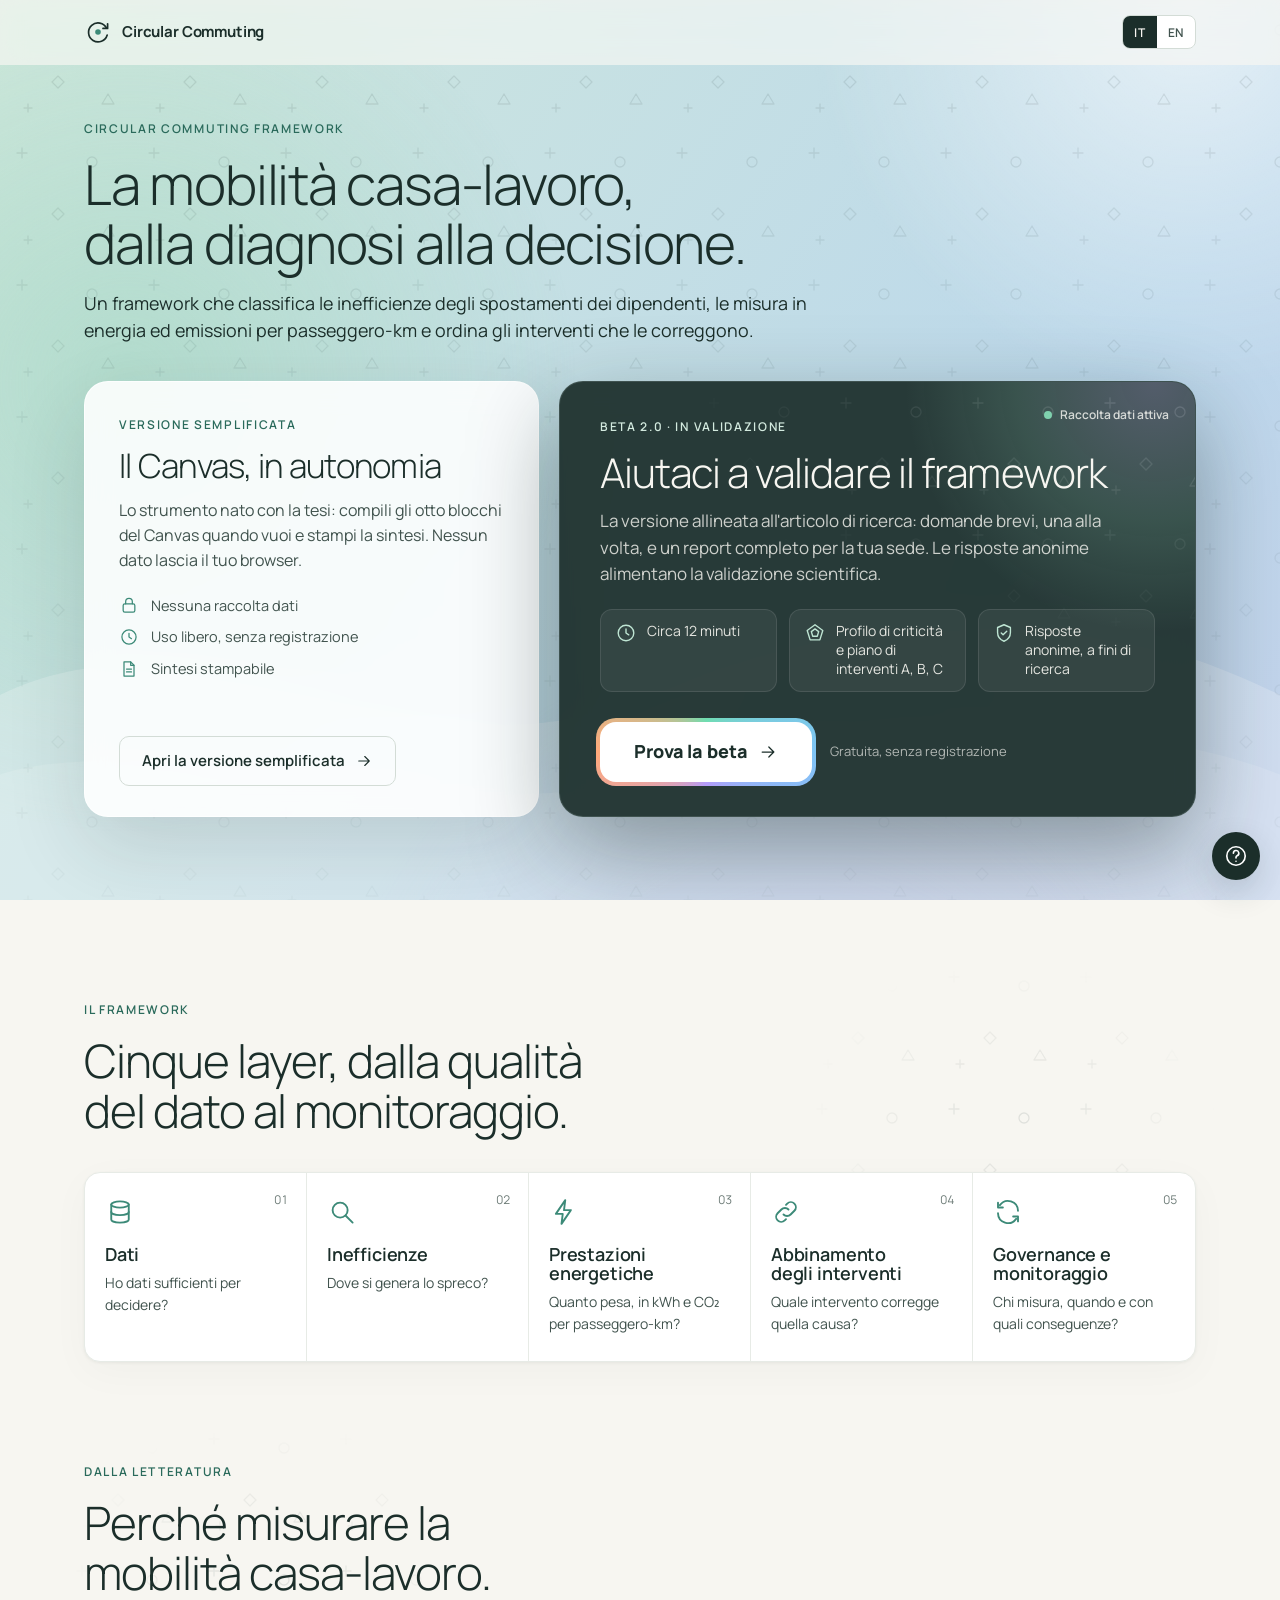
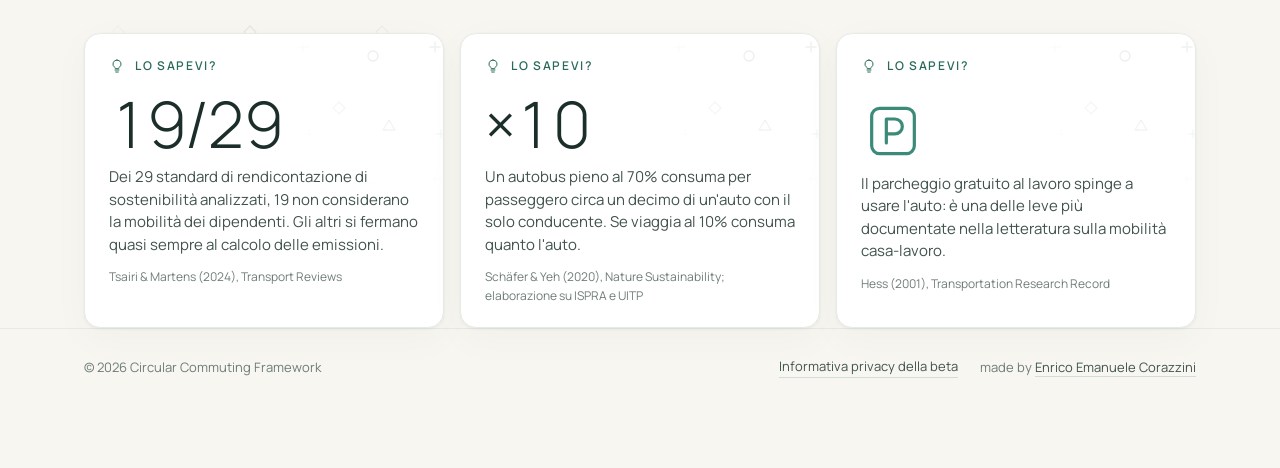
==== commit 010f7249: "Nuova identità visiva, mappa delle regioni e foglio di validazione - Palette pastello opaca su verde" ====
--- a/index.html
+++ b/index.html
@@ -5,7 +5,11 @@
 <meta name="viewport" content="width=device-width, initial-scale=1.0">
 <title>Circular Commuting Framework — dalla diagnosi alla decisione</title>
 <meta name="description" content="Un framework per diagnosticare le inefficienze della mobilità casa-lavoro, misurarle in energia ed emissioni per passeggero-km e ordinare gli interventi che le correggono.">
-<link rel="preload" href="assets/fonts/inter-var-latin.woff2" as="font" type="font/woff2" crossorigin>
+<meta name="theme-color" content="#1B2E2A">
+<link rel="icon" href="favicon.ico" sizes="48x48">
+<link rel="icon" href="favicon.svg" type="image/svg+xml">
+<link rel="apple-touch-icon" href="apple-touch-icon.png">
+<link rel="preload" href="assets/fonts/manrope-var-latin.woff2" as="font" type="font/woff2" crossorigin>
 <link rel="stylesheet" href="assets/css/ccf.css">
 <link rel="stylesheet" href="assets/css/landing.css">
 </head>
@@ -14,7 +18,7 @@
 <header class="topbar" id="topbar">
   <div class="container row">
     <a class="brand" href="./">
-      <svg class="brand-mark" viewBox="0 0 28 28" aria-hidden="true"><path d="M22.6 10.2A9.5 9.5 0 1 0 23.2 17" fill="none" stroke="currentColor" stroke-width="1.7" stroke-linecap="round"/><path d="M23.6 5.8v4.6H19" fill="none" stroke="currentColor" stroke-width="1.7" stroke-linecap="round" stroke-linejoin="round"/><circle cx="14" cy="14" r="2.8" fill="#586CC9"/></svg>
+      <svg class="brand-mark" viewBox="0 0 28 28" aria-hidden="true"><path d="M22.6 10.2A9.5 9.5 0 1 0 23.2 17" fill="none" stroke="currentColor" stroke-width="1.7" stroke-linecap="round"/><path d="M23.6 5.8v4.6H19" fill="none" stroke="currentColor" stroke-width="1.7" stroke-linecap="round" stroke-linejoin="round"/><circle cx="14" cy="14" r="2.8" fill="#3C8A78"/></svg>
       Circular Commuting
     </a>
     <div class="actions">
@@ -52,7 +56,7 @@
             <li><span data-icon="report"></span><span data-i18n="lite3">Sintesi stampabile</span></li>
           </ul>
           <div class="panel-cta">
-            <a class="btn btn-primary btn-lg" href="semplificato/" data-href-lang="semplificato/"><span data-i18n="liteCta">Apri la versione semplificata</span><span data-icon="arrowRight"></span></a>
+            <a class="btn btn-ghost btn-lg" href="semplificato/" data-href-lang="semplificato/"><span data-i18n="liteCta">Apri la versione semplificata</span><span data-icon="arrowRight"></span></a>
             <span class="panel-note" data-i18n="liteNote" hidden></span>
           </div>
         </article>
@@ -68,7 +72,8 @@
             <li><span data-icon="shield"></span><span data-i18n="beta3">Risposte anonime, a fini di ricerca</span></li>
           </ul>
           <div class="panel-cta">
-            <a class="btn btn-light btn-lg" href="beta/" data-href-lang="beta/"><span data-i18n="betaCta">Prova la beta</span><span data-icon="arrowRight"></span></a>
+            <a class="btn btn-cta" href="beta/" data-href-lang="beta/"><span data-i18n="betaCta">Prova la beta</span><span data-icon="arrowRight"></span></a>
+            <span class="cta-note" data-i18n="betaNote">Gratuita, senza registrazione</span>
           </div>
         </article>
       </div>
@@ -89,15 +94,6 @@
       <h2 data-i18n="factsTitle">Perché misurare la mobilità casa-lavoro.</h2>
     </div>
     <div class="facts" id="facts"></div>
-  </section>
-
-  <section class="section container" id="autori">
-    <div class="section-head">
-      <span class="eyebrow" data-i18n="authorsEyebrow">Gli autori</span>
-      <h2 data-i18n="authorsTitle">Chi firma la ricerca</h2>
-      <p class="lede" id="paper-line"></p>
-    </div>
-    <div class="authors" id="authors"></div>
   </section>
 </main>
 
--- a/assets/css/ccf.css
+++ b/assets/css/ccf.css
@@ -1,39 +1,47 @@
 /*
  * Circular Commuting — design system condiviso (home, beta, versione semplificata).
- * Ispirato al sistema visivo di Wiseair: neutri freddi, Inter con titoli leggeri, bordi sottili,
- * ombre quasi impercettibili. Segni propri: il mare in movimento, la griglia di punti, le icone a tratto 1.5.
- * Documentazione: _dev/DESIGN-SYSTEM.md
+ * Pastelli opachi su un verde foresta profondo, Manrope con titoli leggeri, bordi sottili, ombre quasi impercettibili.
+ * Segni propri: il mare pastello in movimento, le formine trasparenti (crocette, cerchi, rombi, triangoli),
+ * le icone a tratto 1.5. Documentazione: _dev/DESIGN-SYSTEM.md
  */
-@font-face{font-family:'Inter';font-style:normal;font-weight:100 900;font-display:swap;src:url(../fonts/inter-var-latin.woff2) format('woff2');unicode-range:U+0000-00FF,U+0131,U+0152-0153,U+02BB-02BC,U+02C6,U+02DA,U+02DC,U+0304,U+0308,U+0329,U+2000-206F,U+20AC,U+2122,U+2191,U+2193,U+2212,U+2215,U+FEFF,U+FFFD}
-@font-face{font-family:'Inter';font-style:normal;font-weight:100 900;font-display:swap;src:url(../fonts/inter-var-latin-ext.woff2) format('woff2');unicode-range:U+0100-02BA,U+02BD-02C5,U+02C7-02CC,U+02CE-02D7,U+02DD-02FF,U+0304,U+0308,U+0329,U+1D00-1DBF,U+1E00-1E9F,U+1EF2-1EFF,U+2020,U+20A0-20AB,U+20AD-20C0,U+2113,U+2C60-2C7F,U+A720-A7FF}
+@font-face{font-family:'Manrope';font-style:normal;font-weight:200 800;font-display:swap;src:url(../fonts/manrope-var-latin.woff2) format('woff2');unicode-range:U+0000-00FF,U+0131,U+0152-0153,U+02BB-02BC,U+02C6,U+02DA,U+02DC,U+0304,U+0308,U+0329,U+2000-206F,U+20AC,U+2122,U+2191,U+2193,U+2212,U+2215,U+FEFF,U+FFFD}
+@font-face{font-family:'Manrope';font-style:normal;font-weight:200 800;font-display:swap;src:url(../fonts/manrope-var-latin-ext.woff2) format('woff2');unicode-range:U+0100-02BA,U+02BD-02C5,U+02C7-02CC,U+02CE-02D7,U+02DD-02FF,U+0304,U+0308,U+0329,U+1D00-1DBF,U+1E00-1E9F,U+1EF2-1EFF,U+2020,U+20A0-20AB,U+20AD-20C0,U+2113,U+2C60-2C7F,U+A720-A7FF}
 
 :root{
-  /* colore */
-  --ink:#1D2130;          /* testo principale, pulsanti primari */
-  --slate:#383F5D;        /* testo secondario */
-  --muted:#6B7280;        /* note, fonti */
-  --line:#ECEFF2;         /* bordi leggeri, fondi secondari */
-  --line-2:#DDE2EA;       /* bordi dei controlli */
-  --bg:#FAFAFA;           /* fondo pagina */
+  /* colore: neutri caldi su base verde foresta, accenti pastello opachi */
+  --ink:#1B2E2A;          /* testo principale, pulsanti primari, selezione */
+  --slate:#41534E;        /* testo secondario */
+  --muted:#6E7C78;        /* note, fonti */
+  --line:#E7EBE6;         /* bordi leggeri, fondi secondari */
+  --line-2:#D3DCD6;       /* bordi dei controlli */
+  --bg:#F7F6F1;           /* fondo pagina, carta calda */
   --surface:#FFFFFF;      /* carte */
-  --blue:#586CC9;         /* accento */
-  --blue-deep:#3F51A8;
-  --azure:#D6E6FF;        /* accento tenue */
-  --azure-2:#EEF4FF;
-  --teal:#14B8A6;         /* mobilità attiva, esiti positivi */
-  --teal-deep:#0F766E;
+  --accent:#3C8A78;       /* eucalipto: icone, accenti, avanzamento */
+  --accent-deep:#2A6A5B;  /* testo in accento, link */
+  --tint:#D3EADF;         /* menta: riquadri e selezioni tenui */
+  --tint-2:#ECF5F0;
+  --sky:#8DB8D6; --sky-deep:#3F7196; --sky-tint:#E1EDF6;
+  --lilac:#B3A7D9; --lilac-deep:#6A5CA6; --lilac-tint:#ECE8F6;
+  --apricot:#EDB08A; --apricot-deep:#A85C33; --apricot-tint:#FAE7DA;
+  --butter:#EBD58A; --butter-tint:#F8F0D2;
+  /* il mare: menta → cielo → lilla → albicocca, in movimento lento */
+  --grad:linear-gradient(125deg,#CFE8DC 0%,#BCD8EB 26%,#D3CBEE 52%,#F3D5C1 76%,#CFE8DC 100%);
+  --grad-soft:linear-gradient(135deg,#EEF6F1 0%,#E3EEF6 34%,#ECE7F6 66%,#FBEDE3 100%);
+  /* formine trasparenti: crocette, cerchio, rombo, triangolo (tessera 132px) */
+  --marks:url("data:image/svg+xml,%3Csvg xmlns='http://www.w3.org/2000/svg' width='132' height='132' fill='none' stroke='%231B2E2A' stroke-opacity='.11' stroke-width='1.3' stroke-linecap='round' stroke-linejoin='round'%3E%3Cpath d='M22 16v10M17 21h10'/%3E%3Ccircle cx='92' cy='30' r='5'/%3E%3Cpath d='M58 76l6 6-6 6-6-6z'/%3E%3Cpath d='M108 94l6 10h-12z'/%3E%3Cpath d='M28 104v8M24 108h8'/%3E%3C/svg%3E");
+  --marks-light:url("data:image/svg+xml,%3Csvg xmlns='http://www.w3.org/2000/svg' width='132' height='132' fill='none' stroke='%23FFFFFF' stroke-opacity='.16' stroke-width='1.3' stroke-linecap='round' stroke-linejoin='round'%3E%3Cpath d='M22 16v10M17 21h10'/%3E%3Ccircle cx='92' cy='30' r='5'/%3E%3Cpath d='M58 76l6 6-6 6-6-6z'/%3E%3Cpath d='M108 94l6 10h-12z'/%3E%3Cpath d='M28 104v8M24 108h8'/%3E%3C/svg%3E");
   /* gravità, fasce 0–20 … 81–100 */
-  --sev1:#10B981; --sev2:#84CC16; --sev3:#F59E0B; --sev4:#F97316; --sev5:#DC2626;
+  --sev1:#6DB38F; --sev2:#B5CB6E; --sev3:#E6C15C; --sev4:#E8945F; --sev5:#D0625A;
   /* forma */
   --radius:8px; --radius-lg:12px; --radius-xl:16px; --radius-2xl:24px; --radius-pill:999px;
-  --shadow-card:0 1px 3px rgba(0,0,0,.05),0 10px 40px rgba(0,0,0,.02);
-  --shadow-float:0 12px 32px rgba(29,33,48,.14);
-  --focus:0 0 0 3px rgba(88,108,201,.3);
+  --shadow-card:0 1px 3px rgba(27,46,42,.06),0 10px 40px rgba(27,46,42,.03);
+  --shadow-float:0 12px 32px rgba(27,46,42,.16);
+  --focus:0 0 0 3px rgba(60,138,120,.32);
   /* movimento */
   --ease:cubic-bezier(0,0,.2,1); --ease-io:cubic-bezier(.4,0,.2,1);
   --dur:.2s; --dur-slow:.4s;
   /* tipografia */
-  --font:'Inter',ui-sans-serif,system-ui,-apple-system,'Segoe UI',Roboto,sans-serif;
+  --font:'Manrope',ui-sans-serif,system-ui,-apple-system,'Segoe UI',Roboto,sans-serif;
   --mono:ui-monospace,SFMono-Regular,Menlo,Consolas,monospace;
   --heading:300;
 }
@@ -41,16 +49,16 @@
 *{box-sizing:border-box;margin:0;padding:0}
 html{-webkit-text-size-adjust:100%}
 body{font-family:var(--font);font-size:16px;line-height:1.5;color:var(--ink);background:var(--bg);
-  -webkit-font-smoothing:antialiased;text-rendering:optimizeLegibility;font-feature-settings:"ss01","cv11"}
+  -webkit-font-smoothing:antialiased;text-rendering:optimizeLegibility}
 [hidden]{display:none!important}
 h1,h2,h3,h4{font-weight:var(--heading);letter-spacing:-.022em;line-height:1.08;color:var(--ink);text-wrap:balance}
 p{color:var(--slate);line-height:1.55}
-a{color:var(--blue-deep)}
+a{color:var(--accent-deep)}
 button,input,select,textarea{font:inherit;color:inherit}
 .num{font-variant-numeric:tabular-nums}
 .container{max-width:1160px;margin:0 auto;padding-inline:24px}
-.eyebrow{display:inline-flex;align-items:center;gap:10px;font-size:12px;font-weight:500;letter-spacing:.14em;text-transform:uppercase;color:var(--blue)}
-.eyebrow.light{color:var(--azure)}
+.eyebrow{display:inline-flex;align-items:center;gap:10px;font-size:12px;font-weight:600;letter-spacing:.14em;text-transform:uppercase;color:var(--accent-deep)}
+.eyebrow.light{color:var(--tint)}
 .lede{font-size:clamp(17px,1.4vw,20px);color:var(--slate);max-width:58ch}
 .muted{color:var(--muted)}
 .sr-only{position:absolute;width:1px;height:1px;overflow:hidden;clip:rect(0 0 0 0);white-space:nowrap}
@@ -64,94 +72,112 @@
   font:600 14px/1.1 var(--font);cursor:pointer;text-decoration:none;white-space:nowrap;
   transition:background var(--dur) var(--ease),color var(--dur) var(--ease),border-color var(--dur) var(--ease),transform var(--dur) var(--ease),box-shadow var(--dur) var(--ease)}
 .btn .ico{width:18px;height:18px}
-.btn-primary{background:var(--ink);color:#FAFAFA}
+.btn-primary{background:var(--ink);color:#F7F6F1}
 .btn-primary:hover:not([disabled]){background:var(--slate)}
 .btn-ghost{background:transparent;color:var(--ink);border-color:var(--line-2)}
 .btn-ghost:hover:not([disabled]){background:var(--line)}
 .btn-light{background:#fff;color:var(--ink)}
-.btn-light:hover{background:var(--azure-2)}
-.btn-link{background:none;border:0;padding:0;color:var(--blue-deep);font-weight:500}
+.btn-light:hover{background:var(--tint-2)}
+.btn-link{background:none;border:0;padding:0;color:var(--accent-deep);font-weight:500}
 .btn-lg{padding:15px 22px;font-size:15px;border-radius:10px}
 .btn:focus-visible{outline:none;box-shadow:var(--focus)}
 .btn[disabled]{opacity:.38;cursor:not-allowed}
 
+/* invito principale: bordo pastello che ruota lentamente e un alone che respira */
+@property --cta-angle{syntax:'<angle>';initial-value:0deg;inherits:false}
+.btn-cta{position:relative;isolation:isolate;padding:20px 34px;border-radius:16px;border:0;background:transparent;color:var(--ink);font-size:18px;font-weight:800;letter-spacing:-.005em;
+  animation:ctaGlow 3.6s ease-in-out infinite}
+.btn-cta::before{content:"";position:absolute;inset:-4px;border-radius:20px;z-index:-2;
+  background:conic-gradient(from var(--cta-angle),#6FDDB0,#7FC4F5,#B59CFA,#FFA97A,#6FDDB0);animation:ctaSpin 5s linear infinite}
+.btn-cta::after{content:"";position:absolute;inset:0;border-radius:16px;z-index:-1;background:#fff;transition:background var(--dur) var(--ease)}
+.btn-cta:hover::after{background:var(--tint-2)}
+.btn-cta .ico{width:20px;height:20px;transition:transform var(--dur) var(--ease)}
+.btn-cta:hover .ico{transform:translateX(4px)}
+@keyframes ctaSpin{to{--cta-angle:360deg}}
+@keyframes ctaGlow{0%,100%{box-shadow:0 0 0 0 rgba(111,221,176,0),0 14px 40px rgba(111,221,176,.34)}50%{box-shadow:0 0 0 8px rgba(181,156,250,.14),0 16px 54px rgba(181,156,250,.5)}}
+
 /* barra superiore */
-.topbar{position:sticky;top:0;z-index:50;background:rgba(250,250,250,.86);-webkit-backdrop-filter:saturate(180%) blur(12px);backdrop-filter:saturate(180%) blur(12px);border-bottom:1px solid transparent;transition:border-color var(--dur)}
+.topbar{position:sticky;top:0;z-index:50;background:rgba(247,246,241,.86);-webkit-backdrop-filter:saturate(160%) blur(12px);backdrop-filter:saturate(160%) blur(12px);border-bottom:1px solid transparent;transition:border-color var(--dur)}
 .topbar.scrolled,.topbar.solid{border-bottom-color:var(--line)}
 .topbar .row{display:flex;align-items:center;justify-content:space-between;gap:16px;height:64px}
-.brand{display:inline-flex;align-items:center;gap:10px;color:var(--ink);text-decoration:none;font-weight:600;font-size:15px;letter-spacing:-.01em;white-space:nowrap}
+.brand{display:inline-flex;align-items:center;gap:10px;color:var(--ink);text-decoration:none;font-weight:700;font-size:15px;letter-spacing:-.01em;white-space:nowrap}
 .brand-mark{width:28px;height:28px;flex-shrink:0}
 .topbar .actions{display:flex;align-items:center;gap:10px}
 .lang-switch{display:inline-flex;border:1px solid var(--line-2);border-radius:var(--radius);overflow:hidden;height:34px;background:#fff}
-.lang-switch button{background:none;border:0;padding:0 11px;font:500 12px var(--font);letter-spacing:.06em;color:var(--slate);cursor:pointer}
-.lang-switch button[aria-pressed="true"]{background:var(--ink);color:#FAFAFA}
+.lang-switch button{background:none;border:0;padding:0 11px;font:600 12px var(--font);letter-spacing:.06em;color:var(--slate);cursor:pointer}
+.lang-switch button[aria-pressed="true"]{background:var(--ink);color:#F7F6F1}
 .lang-switch button:focus-visible{outline:none;box-shadow:inset var(--focus)}
 
 /* carte */
 .card{background:var(--surface);border:1px solid var(--line);border-radius:var(--radius-xl);box-shadow:var(--shadow-card)}
+.avatar{flex-shrink:0;width:44px;height:44px;border-radius:50%;background:var(--tint);color:var(--accent-deep);display:grid;place-items:center;font-weight:700;font-size:14px;letter-spacing:.02em}
 
 /* scelta a schede orizzontali con icona */
 .opts{display:grid;gap:12px}
 .opt{position:relative;display:flex;flex-direction:column;align-items:flex-start;gap:10px;min-height:100%;padding:16px 16px 15px;border:1px solid var(--line-2);border-radius:var(--radius-lg);
   background:var(--surface);color:var(--ink);text-align:left;cursor:pointer;
   transition:border-color var(--dur) var(--ease),box-shadow var(--dur) var(--ease),transform var(--dur) var(--ease),background var(--dur) var(--ease)}
-.opt:hover{border-color:var(--blue);transform:translateY(-2px);box-shadow:var(--shadow-card)}
+.opt:hover:not([disabled]){border-color:var(--accent);transform:translateY(-2px);box-shadow:var(--shadow-card)}
 .opt:focus-visible{outline:none;box-shadow:var(--focus)}
 .opt[aria-pressed="true"]{border-color:var(--ink);box-shadow:inset 0 0 0 1px var(--ink);background:#fff}
-.opt .opt-ico{width:34px;height:34px;color:var(--blue);transition:transform var(--dur-slow) var(--ease)}
+.opt[disabled]{opacity:.4;cursor:not-allowed}
+.opt .opt-ico{width:34px;height:34px;color:var(--accent);transition:transform var(--dur-slow) var(--ease)}
 .opt:hover .opt-ico,.opt[aria-pressed="true"] .opt-ico{transform:scale(1.08)}
-.opt .opt-label{font-size:14.5px;line-height:1.3;font-weight:500}
+.opt .opt-label{font-size:14.5px;line-height:1.3;font-weight:600}
 .opt .opt-sub{font-size:12.5px;line-height:1.35;color:var(--muted)}
 .opt .opt-key{position:absolute;top:10px;right:12px;font-size:11px;color:var(--muted);font-variant-numeric:tabular-nums}
 .opt .opt-check{position:absolute;top:10px;right:10px;width:20px;height:20px;border-radius:50%;background:var(--ink);color:#fff;display:none;place-items:center}
 .opt .opt-check .ico{width:14px;height:14px;stroke-width:2}
 .opt[aria-pressed="true"] .opt-check{display:grid}
 .opt[aria-pressed="true"] .opt-key{display:none}
-.opt .opt-tag{display:inline-flex;align-items:center;gap:6px;font-size:11px;font-weight:500;letter-spacing:.04em;color:var(--blue-deep);background:var(--azure-2);border-radius:var(--radius-pill);padding:3px 8px}
+.opt .opt-tag{display:inline-flex;align-items:center;gap:6px;font-size:11px;font-weight:600;letter-spacing:.04em;color:var(--accent-deep);background:var(--tint-2);border-radius:var(--radius-pill);padding:3px 8px}
 
 /* glifo di scala per le risposte ordinali */
 .scale{display:inline-flex;gap:4px}
 .scale i{width:8px;height:8px;border-radius:50%;background:var(--line-2);transition:background var(--dur) var(--ease)}
-.scale i.on{background:var(--blue)}
+.scale i.on{background:var(--accent)}
 .opt[aria-pressed="true"] .scale i.on{background:var(--ink)}
 
 /* etichette di gravità e priorità */
-.sev{display:inline-flex;align-items:center;gap:6px;padding:4px 10px;border-radius:var(--radius-pill);font-size:12px;font-weight:500;white-space:nowrap}
-.sev.b1{background:#E7F8F1;color:#047857}.sev.b2{background:#F2F8E3;color:#4D7C0F}.sev.b3{background:#FEF3C7;color:#92400E}
-.sev.b4{background:#FFEDD5;color:#9A3412}.sev.b5{background:#FEE2E2;color:#991B1B}.sev.na{background:var(--line);color:var(--muted)}
-.prio{display:inline-grid;place-items:center;min-width:30px;height:30px;padding:0 9px;border-radius:var(--radius-pill);font-weight:600;font-size:13px}
-.prio.A{background:var(--ink);color:#fff}.prio.B{background:var(--azure);color:var(--ink)}.prio.C{background:var(--line);color:var(--slate)}
+.sev{display:inline-flex;align-items:center;gap:6px;padding:4px 10px;border-radius:var(--radius-pill);font-size:12px;font-weight:600;white-space:nowrap}
+.sev.b1{background:#E3F2EA;color:#25694A}.sev.b2{background:#EFF4DC;color:#56701F}.sev.b3{background:#FBF1D2;color:#7D5A0C}
+.sev.b4{background:#FBE6D8;color:#95481E}.sev.b5{background:#F8DEDB;color:#8E2F28}.sev.na{background:var(--line);color:var(--muted)}
+.prio{display:inline-grid;place-items:center;min-width:30px;height:30px;padding:0 9px;border-radius:var(--radius-pill);font-weight:700;font-size:13px}
+.prio.A{background:var(--ink);color:#fff}.prio.B{background:var(--tint);color:var(--ink)}.prio.C{background:var(--line);color:var(--slate)}
 
 /* "Lo sapevi?" */
 .fact{position:relative;overflow:hidden;background:var(--surface);border:1px solid var(--line);border-radius:var(--radius-xl);box-shadow:var(--shadow-card);padding:22px 24px}
-.fact::after{content:"";position:absolute;right:-10px;top:-10px;width:140px;height:140px;background-image:radial-gradient(rgba(88,108,201,.22) 1.3px,transparent 1.5px);background-size:14px 14px;
-  -webkit-mask-image:radial-gradient(circle at 70% 30%,#000 0,transparent 70%);mask-image:radial-gradient(circle at 70% 30%,#000 0,transparent 70%);pointer-events:none}
+.fact::after{content:"";position:absolute;right:-8px;top:-8px;width:170px;height:170px;background-image:var(--marks);background-size:132px 132px;
+  -webkit-mask-image:radial-gradient(circle at 72% 28%,#000 0,transparent 70%);mask-image:radial-gradient(circle at 72% 28%,#000 0,transparent 70%);pointer-events:none}
 .fact .eyebrow .ico{width:16px;height:16px}
 .fact-big{margin-top:12px;font-weight:300;font-size:clamp(40px,5.2vw,64px);letter-spacing:-.035em;line-height:1;color:var(--ink);font-variant-numeric:tabular-nums}
-.fact-icon .ico{width:1em;height:1em;stroke-width:1.2;color:var(--blue)}
+.fact-title{margin-top:12px;font-weight:300;font-size:clamp(26px,2.6vw,34px);letter-spacing:-.02em;line-height:1.12;color:var(--ink);max-width:22ch}
+.fact-icon .ico{width:1em;height:1em;stroke-width:1.2;color:var(--accent)}
 .fact-text{margin-top:10px;font-size:15px;line-height:1.5;color:var(--slate);max-width:52ch}
 .fact-src{margin-top:12px;font-size:12px;color:var(--muted)}
 
-/* il mare in movimento */
-.sea{position:absolute;inset:0;overflow:hidden;background:linear-gradient(165deg,#DCE8FF 0%,#9DB0E8 34%,#586CC9 64%,#2C3354 100%)}
+/* il mare in movimento: gradiente pastello che scorre, luci che si spostano, onde e formine */
+.sea{position:absolute;inset:0;overflow:hidden;background:var(--grad);background-size:280% 280%;animation:seaHue 36s ease-in-out infinite alternate}
 .sea .blob{position:absolute;border-radius:50%;will-change:transform}
-.sea .b1{width:80vmax;height:80vmax;left:-30vmax;top:-10vmax;background:radial-gradient(circle,rgba(20,184,166,.40) 0,rgba(20,184,166,0) 62%);animation:seaDrift1 28s ease-in-out infinite alternate}
-.sea .b2{width:70vmax;height:70vmax;right:-28vmax;top:-34vmax;background:radial-gradient(circle,rgba(255,255,255,.55) 0,rgba(255,255,255,0) 60%);animation:seaDrift2 34s ease-in-out infinite alternate}
-.sea .b3{width:90vmax;height:90vmax;left:18%;bottom:-62vmax;background:radial-gradient(circle,rgba(29,33,48,.55) 0,rgba(29,33,48,0) 60%);animation:seaDrift3 31s ease-in-out infinite alternate}
+.sea .b1{width:80vmax;height:80vmax;left:-30vmax;top:-10vmax;background:radial-gradient(circle,rgba(160,214,190,.55) 0,rgba(160,214,190,0) 62%);animation:seaDrift1 28s ease-in-out infinite alternate}
+.sea .b2{width:70vmax;height:70vmax;right:-28vmax;top:-34vmax;background:radial-gradient(circle,rgba(255,255,255,.6) 0,rgba(255,255,255,0) 60%);animation:seaDrift2 34s ease-in-out infinite alternate}
+.sea .b3{width:90vmax;height:90vmax;left:18%;bottom:-62vmax;background:radial-gradient(circle,rgba(179,167,217,.5) 0,rgba(179,167,217,0) 60%);animation:seaDrift3 31s ease-in-out infinite alternate}
 .sea .waves{position:absolute;left:0;bottom:-2px;width:200%;height:46%;opacity:.9}
 .sea .waves.w1{animation:seaWave 30s linear infinite}
 .sea .waves.w2{animation:seaWave 46s linear infinite reverse;height:34%;opacity:.7}
-.sea .waves path{fill:rgba(255,255,255,.07)}
-.sea .waves.w2 path{fill:rgba(214,230,255,.08)}
-.sea .grain{position:absolute;inset:0;background-image:radial-gradient(rgba(255,255,255,.22) 1px,transparent 1.2px);background-size:22px 22px;
-  -webkit-mask-image:linear-gradient(180deg,rgba(0,0,0,.9),rgba(0,0,0,.15));mask-image:linear-gradient(180deg,rgba(0,0,0,.9),rgba(0,0,0,.15))}
+.sea .waves path{fill:rgba(255,255,255,.24)}
+.sea .waves.w2 path{fill:rgba(255,255,255,.18)}
+.sea .grain{position:absolute;inset:0;background-image:var(--marks);background-size:132px 132px;animation:marksDrift 120s linear infinite;
+  -webkit-mask-image:linear-gradient(180deg,rgba(0,0,0,.95),rgba(0,0,0,.3));mask-image:linear-gradient(180deg,rgba(0,0,0,.95),rgba(0,0,0,.3))}
+@keyframes seaHue{0%{background-position:0% 35%}100%{background-position:100% 65%}}
 @keyframes seaDrift1{from{transform:translate(0,0) scale(1)}to{transform:translate(14vmax,6vmax) scale(1.12)}}
 @keyframes seaDrift2{from{transform:translate(0,0) scale(1)}to{transform:translate(-12vmax,10vmax) scale(.92)}}
 @keyframes seaDrift3{from{transform:translate(0,0) scale(1)}to{transform:translate(-10vmax,-8vmax) scale(1.08)}}
 @keyframes seaWave{from{transform:translateX(0)}to{transform:translateX(-50%)}}
-
-/* griglia di punti */
-.dots-bg{background-image:radial-gradient(rgba(29,33,48,.075) 1.2px,transparent 1.4px);background-size:22px 22px}
+@keyframes marksDrift{from{background-position:0 0}to{background-position:132px 264px}}
+
+/* formine trasparenti come texture di fondo */
+.marks-bg{background-image:var(--marks);background-size:132px 132px}
 
 /* pulsante "?" e pannello di aiuto */
 .help-fab{position:fixed;right:20px;bottom:20px;z-index:60;width:48px;height:48px;border-radius:50%;border:0;background:var(--ink);color:#fff;box-shadow:var(--shadow-float);
@@ -159,12 +185,12 @@
 .help-fab .ico{width:26px;height:26px}
 .help-fab:hover{transform:translateY(-2px);background:var(--slate)}
 .help-fab:focus-visible{outline:none;box-shadow:var(--focus),var(--shadow-float)}
-.help-fab .pulse{position:absolute;inset:0;border-radius:50%;box-shadow:0 0 0 0 rgba(88,108,201,.45);animation:helpPulse 2.6s var(--ease) 1.2s 2}
-@keyframes helpPulse{0%{box-shadow:0 0 0 0 rgba(88,108,201,.45)}100%{box-shadow:0 0 0 16px rgba(88,108,201,0)}}
+.help-fab .pulse{position:absolute;inset:0;border-radius:50%;box-shadow:0 0 0 0 rgba(60,138,120,.45);animation:helpPulse 2.6s var(--ease) 1.2s 2}
+@keyframes helpPulse{0%{box-shadow:0 0 0 0 rgba(60,138,120,.45)}100%{box-shadow:0 0 0 16px rgba(60,138,120,0)}}
 .help-drawer{position:fixed;inset:0;z-index:70;visibility:hidden}
 .help-drawer.open{visibility:visible}
-.help-backdrop{position:absolute;inset:0;background:rgba(29,33,48,.32);opacity:0;transition:opacity var(--dur-slow) var(--ease)}
-.help-panel{position:absolute;top:0;right:0;height:100%;width:min(440px,100%);background:#fff;box-shadow:-24px 0 60px rgba(29,33,48,.16);
+.help-backdrop{position:absolute;inset:0;background:rgba(27,46,42,.32);opacity:0;transition:opacity var(--dur-slow) var(--ease)}
+.help-panel{position:absolute;top:0;right:0;height:100%;width:min(440px,100%);background:#fff;box-shadow:-24px 0 60px rgba(27,46,42,.16);
   transform:translateX(100%);transition:transform var(--dur-slow) var(--ease-io);display:flex;flex-direction:column}
 .help-drawer.open .help-backdrop{opacity:1}
 .help-drawer.open .help-panel{transform:none}
@@ -175,9 +201,30 @@
 .help-body{padding:20px 22px 28px;overflow:auto}
 .help-body h3{font-size:22px;font-weight:400;letter-spacing:-.015em}
 .help-body p{margin-top:10px;font-size:15px}
-.help-body .help-fw{margin-top:22px;padding:14px 16px;border-radius:var(--radius-lg);background:var(--azure-2);color:var(--slate);font-size:14px;line-height:1.55}
-.help-body .help-fw strong{display:block;font-size:11px;letter-spacing:.14em;text-transform:uppercase;font-weight:500;color:var(--blue-deep);margin-bottom:6px}
+.help-body .help-fw{margin-top:22px;padding:14px 16px;border-radius:var(--radius-lg);background:var(--tint-2);color:var(--slate);font-size:14px;line-height:1.55}
+.help-body .help-fw strong{display:block;font-size:11px;letter-spacing:.14em;text-transform:uppercase;font-weight:600;color:var(--accent-deep);margin-bottom:6px}
+.help-body .help-keys{margin-top:14px;font-size:13px;color:var(--muted)}
 .help-body code{font-family:var(--mono);font-size:12.5px;background:#fff;border:1px solid var(--line);border-radius:6px;padding:1px 6px}
+/* contatti, sempre in fondo al pannello */
+.help-contact{margin-top:22px;padding:16px;border-radius:var(--radius-lg);border:1px solid var(--line);background:var(--bg)}
+.help-contact strong{display:block;font-size:15px;font-weight:700;color:var(--ink)}
+.help-contact p{margin-top:6px;font-size:14px}
+.help-links{display:flex;flex-wrap:wrap;gap:8px;margin-top:12px}
+.help-links a{display:inline-flex;align-items:center;gap:8px;padding:8px 12px;border-radius:var(--radius-pill);border:1px solid var(--line-2);background:#fff;color:var(--ink);text-decoration:none;font-size:13.5px;font-weight:600;
+  transition:border-color var(--dur) var(--ease)}
+.help-links a:hover{border-color:var(--accent)}
+.help-links .ico{width:16px;height:16px;color:var(--accent)}
+details.help-more{margin-top:14px;padding-top:12px;border-top:1px solid var(--line)}
+details.help-more summary{display:flex;justify-content:space-between;gap:12px;cursor:pointer;font-size:14px;font-weight:700;color:var(--slate);list-style:none}
+details.help-more summary::-webkit-details-marker{display:none}
+details.help-more summary::after{content:"+";color:var(--muted)}
+details.help-more[open] summary::after{content:"−"}
+.help-authors{display:flex;flex-direction:column;gap:14px;margin-top:12px}
+.help-author{display:grid;grid-template-columns:36px 1fr;gap:12px}
+.help-author .avatar{width:36px;height:36px;font-size:12px}
+.help-author b{font-weight:700;font-size:14px}
+.help-author span{display:block;margin-top:1px;font-size:11px;letter-spacing:.08em;text-transform:uppercase;color:var(--accent-deep)}
+.help-author p{margin-top:4px;font-size:13px}
 @media(max-width:640px){
   .help-panel{top:auto;bottom:0;height:auto;max-height:86vh;width:100%;border-radius:18px 18px 0 0;transform:translateY(100%)}
   .help-fab{right:14px;bottom:14px}
--- a/assets/css/landing.css
+++ b/assets/css/landing.css
@@ -1,32 +1,46 @@
-/* Home: due percorsi a contrasto sopra il mare in movimento */
-.topbar{position:fixed;left:0;right:0;background:rgba(250,250,250,.72)}
-.hero-split{position:relative;min-height:100svh;display:flex;align-items:center;padding:112px 0 72px;overflow:hidden;isolation:isolate}
+/* Home: due percorsi a contrasto sopra il mare in movimento. La beta, che raccoglie i dati, ha più spazio. */
+main{overflow-x:clip}
+.topbar{position:fixed;left:0;right:0;background:rgba(247,246,241,.72)}
+.hero-split{position:relative;min-height:100svh;display:flex;align-items:center;padding:96px 0 64px;overflow:hidden;isolation:isolate}
 .hero-inner{position:relative;z-index:1;width:100%}
-.hero-head{max-width:760px}
-.hero-head h1{margin-top:18px;font-size:clamp(38px,5.6vw,72px)}
-.hero-head .lede{margin-top:20px;color:var(--ink);opacity:.82}
-.split{margin-top:44px;display:grid;grid-template-columns:1fr 1fr;gap:20px}
-.panel{position:relative;display:flex;flex-direction:column;border-radius:var(--radius-2xl);padding:34px 34px 30px;min-height:400px;
+.hero-head{max-width:1040px}
+.hero-head h1{margin-top:16px;font-size:clamp(36px,4.3vw,62px)}
+.hero-head .lede{margin-top:16px;max-width:66ch;color:var(--ink);opacity:.82}
+.split{margin-top:36px;display:grid;grid-template-columns:minmax(0,5fr) minmax(0,7fr);gap:20px;align-items:stretch}
+.panel{position:relative;display:flex;flex-direction:column;border-radius:var(--radius-2xl);padding:34px 34px 30px;min-height:420px;
   transition:transform var(--dur-slow) var(--ease),box-shadow var(--dur-slow) var(--ease)}
 .panel:hover{transform:translateY(-4px)}
-.panel h2{margin-top:14px;font-size:clamp(28px,3vw,40px)}
+.panel h2{margin-top:14px;font-size:clamp(26px,2.6vw,34px)}
 .panel p{margin-top:14px;font-size:16px;max-width:46ch}
-.panel-light{background:rgba(255,255,255,.9);-webkit-backdrop-filter:blur(14px);backdrop-filter:blur(14px);box-shadow:0 30px 80px rgba(29,33,48,.18);border:1px solid rgba(255,255,255,.7)}
-.panel-dark{background:rgba(29,33,48,.9);-webkit-backdrop-filter:blur(14px);backdrop-filter:blur(14px);color:#FAFAFA;box-shadow:0 30px 80px rgba(8,10,20,.35);border:1px solid rgba(214,230,255,.12)}
-.panel-dark h2{color:#FAFAFA}
-.panel-dark p{color:rgba(250,250,250,.78)}
+.panel-light{background:rgba(255,255,255,.88);-webkit-backdrop-filter:blur(14px);backdrop-filter:blur(14px);box-shadow:0 30px 80px rgba(27,46,42,.14);border:1px solid rgba(255,255,255,.7)}
+.panel-dark{overflow:hidden;isolation:isolate;padding:36px 40px 34px;background:rgba(27,46,42,.93);-webkit-backdrop-filter:blur(14px);backdrop-filter:blur(14px);color:#F7F6F1;
+  box-shadow:0 34px 90px rgba(14,26,23,.38);border:1px solid rgba(211,234,223,.14)}
+/* luce pastello e formine chiare dietro al contenuto della beta */
+.panel-dark::before{content:"";position:absolute;inset:0;z-index:-1;background-image:var(--marks-light);background-size:132px 132px;animation:marksDrift 120s linear infinite;
+  -webkit-mask-image:radial-gradient(120% 90% at 100% 0%,#000 0,transparent 70%);mask-image:radial-gradient(120% 90% at 100% 0%,#000 0,transparent 70%)}
+.panel-dark::after{content:"";position:absolute;width:520px;height:520px;right:-220px;top:-260px;z-index:-1;border-radius:50%;
+  background:radial-gradient(circle,rgba(199,185,240,.28) 0,rgba(158,217,192,.16) 38%,rgba(158,217,192,0) 68%);animation:seaDrift2 30s ease-in-out infinite alternate}
+.panel-dark h2{margin-top:14px;font-size:clamp(30px,3.2vw,44px);color:#F7F6F1}
+.panel-dark p{font-size:17px;max-width:52ch;color:rgba(247,246,241,.8)}
 .panel-list{list-style:none;margin-top:22px;display:grid;gap:10px}
 .panel-list li{display:flex;align-items:center;gap:12px;font-size:14.5px;color:var(--slate)}
-.panel-list .ico{width:20px;height:20px;color:var(--blue)}
-.panel-dark .panel-list li{color:rgba(250,250,250,.86)}
-.panel-dark .panel-list .ico{color:var(--azure)}
-.panel-cta{margin-top:auto;padding-top:28px;display:flex;flex-wrap:wrap;align-items:center;gap:12px}
+.panel-list .ico{width:20px;height:20px;color:var(--accent)}
+.panel-dark .panel-list{grid-template-columns:repeat(3,minmax(0,1fr));gap:12px;margin-top:22px}
+.panel-dark .panel-list li{align-items:flex-start;gap:10px;padding:12px 14px;border-radius:var(--radius-lg);background:rgba(247,246,241,.06);border:1px solid rgba(247,246,241,.1);color:rgba(247,246,241,.9);font-size:14px;line-height:1.35}
+.panel-dark .panel-list .ico{width:22px;height:22px;color:#BFE6D4}
+.panel-cta{margin-top:auto;padding-top:28px;display:flex;flex-wrap:wrap;align-items:center;gap:12px 18px}
+.panel-dark .panel-cta{padding-top:30px}
 .panel-note{font-size:13px;color:var(--muted)}
-.badge-live{position:absolute;top:22px;right:22px;display:inline-flex;align-items:center;gap:8px;font-size:12px;color:rgba(250,250,250,.8)}
-.badge-live i{width:8px;height:8px;border-radius:50%;background:#34D399;box-shadow:0 0 0 0 rgba(52,211,153,.6);animation:live 2.2s var(--ease) infinite}
-@keyframes live{0%{box-shadow:0 0 0 0 rgba(52,211,153,.55)}70%{box-shadow:0 0 0 9px rgba(52,211,153,0)}100%{box-shadow:0 0 0 0 rgba(52,211,153,0)}}
+.cta-note{font-size:13px;color:rgba(247,246,241,.66)}
+.badge-live{position:absolute;top:24px;right:26px;display:inline-flex;align-items:center;gap:8px;font-size:12px;font-weight:600;color:rgba(247,246,241,.82)}
+.badge-live i{width:8px;height:8px;border-radius:50%;background:#7FD1AE;box-shadow:0 0 0 0 rgba(127,209,174,.6);animation:live 2.2s var(--ease) infinite}
+@keyframes live{0%{box-shadow:0 0 0 0 rgba(127,209,174,.55)}70%{box-shadow:0 0 0 9px rgba(127,209,174,0)}100%{box-shadow:0 0 0 0 rgba(127,209,174,0)}}
 
-.section{padding-top:96px}
+.section{position:relative;padding-top:96px}
+/* formine trasparenti anche nelle sezioni, in un angolo e in lento movimento */
+.section::before{content:"";position:absolute;right:0;top:56px;width:420px;height:320px;z-index:-1;pointer-events:none;background-image:var(--marks);background-size:132px 132px;
+  animation:marksDrift 150s linear infinite;-webkit-mask-image:radial-gradient(closest-side,#000 0,transparent 100%);mask-image:radial-gradient(closest-side,#000 0,transparent 100%)}
+.section:nth-of-type(odd)::before{right:auto;left:0}
 .section-head{max-width:760px}
 .section-head h2{margin-top:16px;font-size:clamp(30px,3.6vw,48px)}
 .section-head .lede{margin-top:16px}
@@ -34,35 +48,31 @@
 .layers{list-style:none;margin-top:36px;display:grid;grid-template-columns:repeat(5,1fr);gap:0;border:1px solid var(--line);border-radius:var(--radius-xl);background:#fff;box-shadow:var(--shadow-card);overflow:hidden}
 .layers li{position:relative;padding:24px 20px 26px;border-right:1px solid var(--line)}
 .layers li:last-child{border-right:0}
-.layers .ico{width:30px;height:30px;color:var(--blue)}
+.layers .ico{width:30px;height:30px;color:var(--accent)}
 .layers .l-num{position:absolute;top:18px;right:18px;font-size:12px;color:var(--muted);font-variant-numeric:tabular-nums}
-.layers h3{margin-top:18px;font-size:18px;font-weight:500;letter-spacing:-.01em}
+.layers h3{margin-top:18px;font-size:18px;font-weight:600;letter-spacing:-.01em}
 .layers p{margin-top:8px;font-size:14px}
 
 .facts{margin-top:36px;display:grid;grid-template-columns:repeat(3,1fr);gap:16px}
-
-.authors{margin-top:36px;display:grid;grid-template-columns:repeat(4,1fr);gap:16px}
-.author{padding:22px;display:flex;flex-direction:column;gap:12px}
-.author .avatar{width:48px;height:48px;border-radius:50%;background:var(--azure);color:var(--blue-deep);display:grid;place-items:center;font-weight:600;font-size:15px;letter-spacing:.02em}
-.author h3{font-size:18px;font-weight:500;letter-spacing:-.01em}
-.author .role{align-self:flex-start;font-size:11px;font-weight:500;letter-spacing:.1em;text-transform:uppercase;color:var(--blue-deep);background:var(--azure-2);padding:4px 9px;border-radius:var(--radius-pill)}
-.author p{font-size:14px}
 
 .foot-links{display:inline-flex;flex-wrap:wrap;gap:10px 22px;align-items:center}
 
 @media(max-width:980px){
   .split{grid-template-columns:1fr}
+  .panel-dark{order:-1}
   .panel{min-height:0}
   .layers{grid-template-columns:1fr 1fr}
   .layers li{border-bottom:1px solid var(--line)}
   .facts{grid-template-columns:1fr}
-  .authors{grid-template-columns:1fr 1fr}
 }
 @media(max-width:560px){
   .hero-split{padding-top:96px}
-  .panel{padding:26px 22px 24px}
+  .panel,.panel-dark{padding:26px 22px 24px}
   .badge-live{position:static;margin-bottom:10px}
-  .layers,.authors{grid-template-columns:1fr}
+  .panel-dark .panel-list{grid-template-columns:1fr}
+  .panel-dark .panel-list li{flex-direction:row;align-items:center;padding:10px 12px}
+  .layers{grid-template-columns:1fr}
   .layers li{border-right:0}
   .panel-cta .btn{width:100%}
+  .section::before{display:none}
 }
